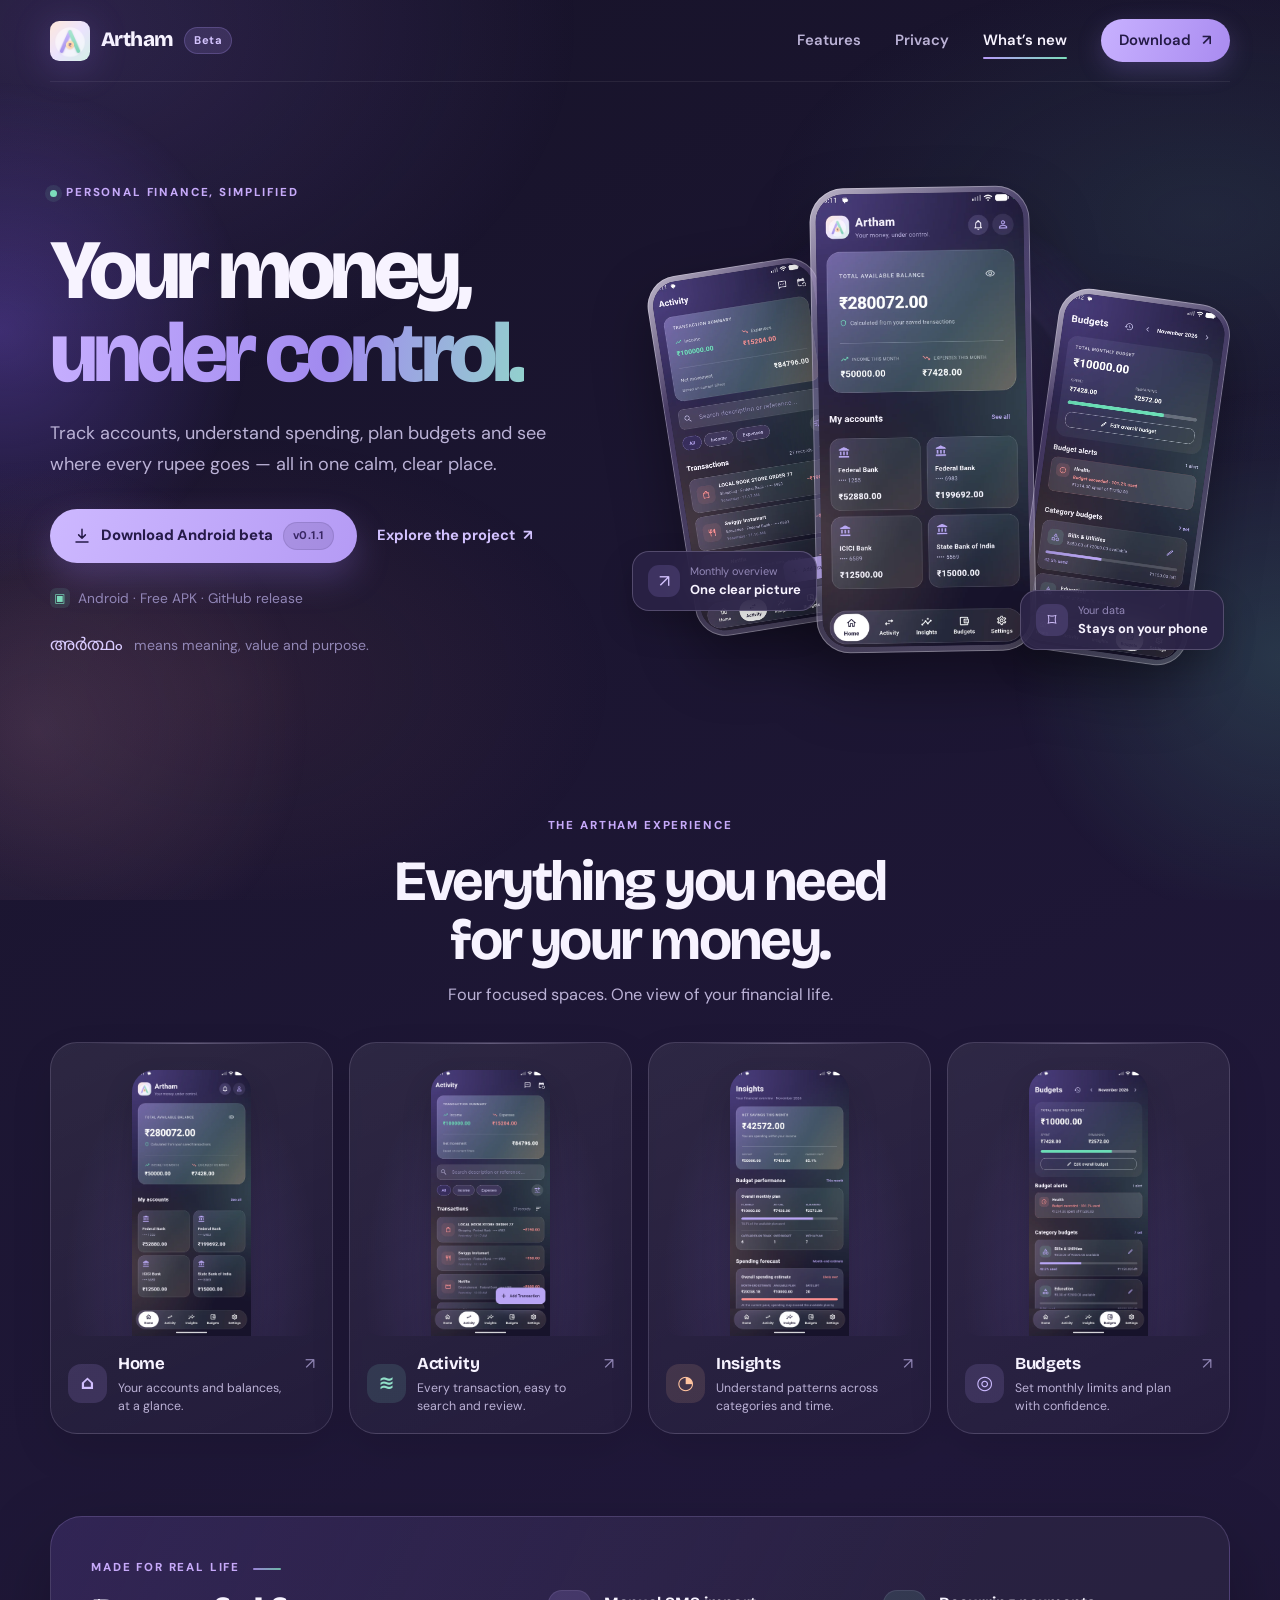
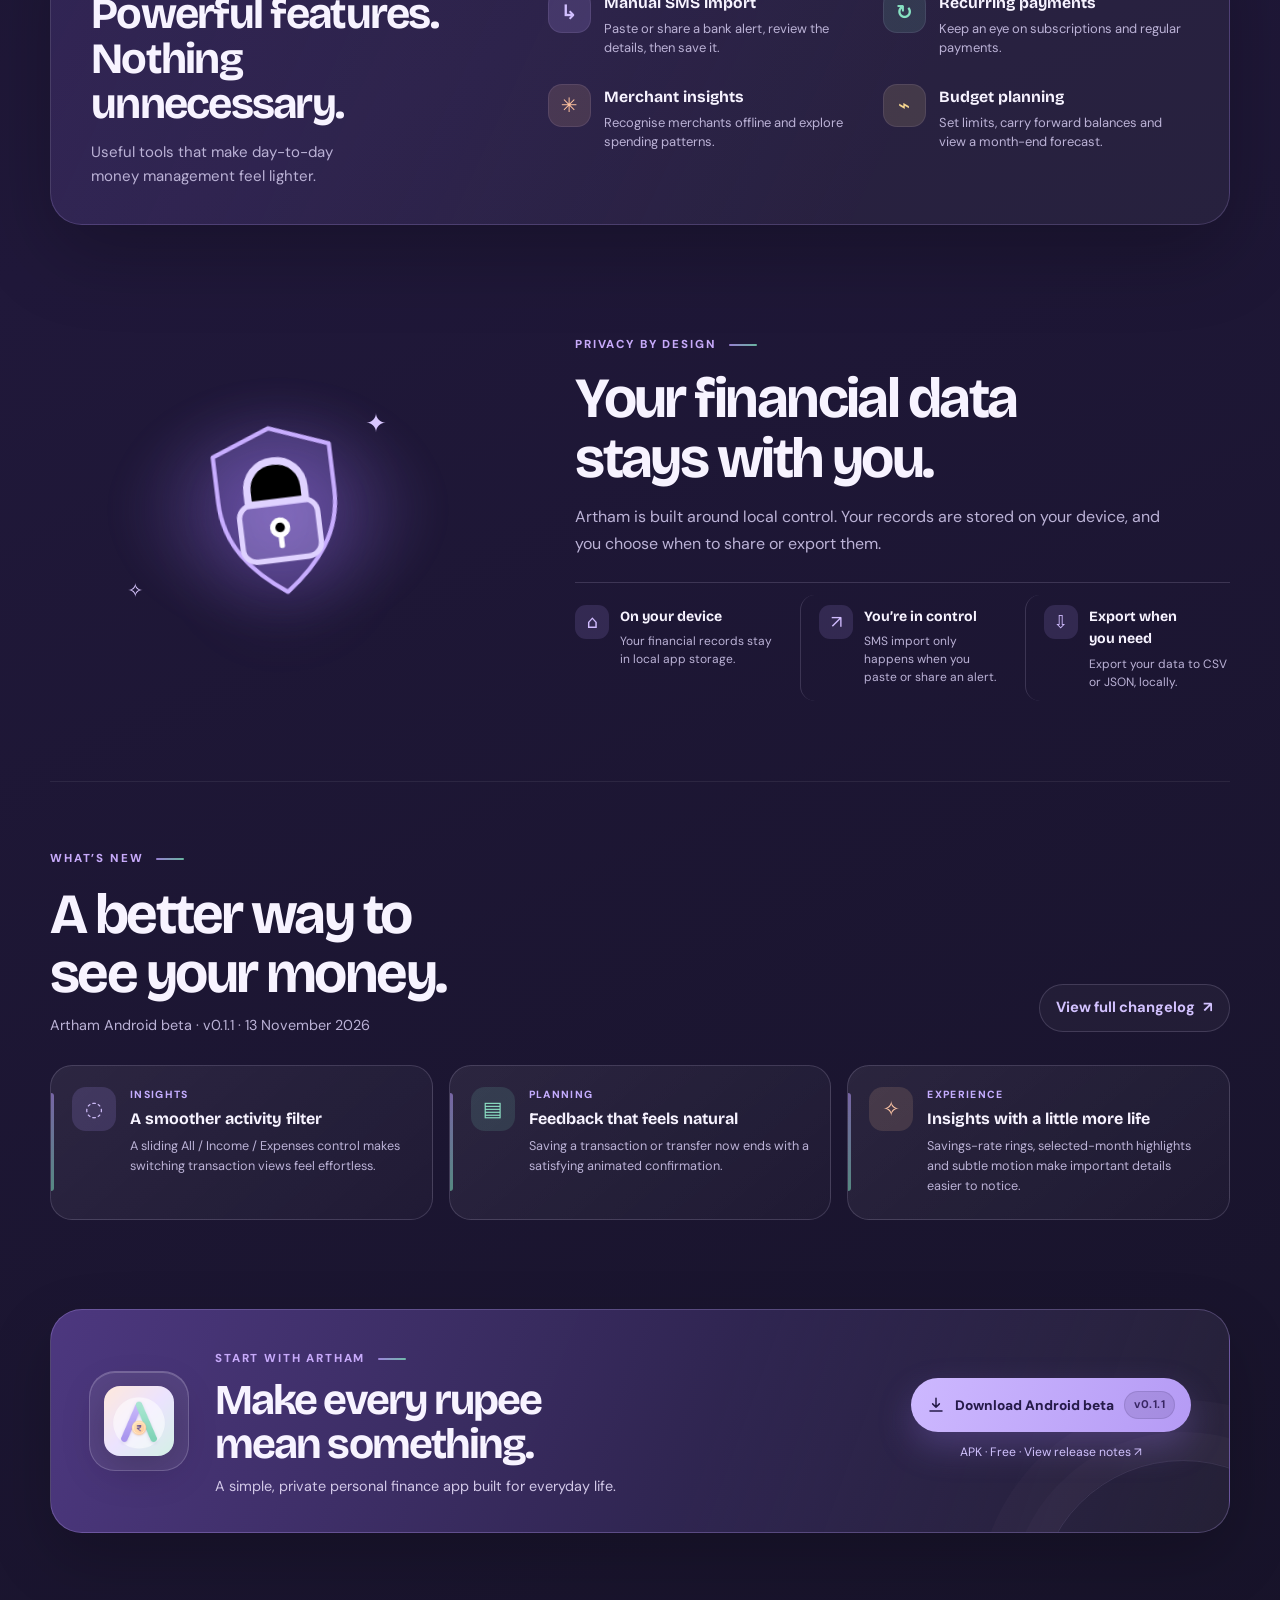
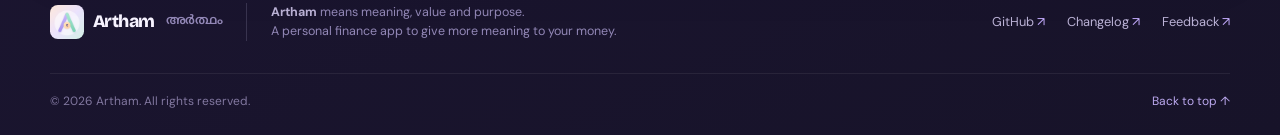
==== index.html @ 448c6e18 "fix: remove mobile horizontal overflow; add micro-animations and polish Glow blobs were positioned o" ====
<!doctype html>
<html lang="en">
<head>
  <meta charset="utf-8">
  <meta name="viewport" content="width=device-width, initial-scale=1, viewport-fit=cover">
  <meta name="theme-color" content="#171329">
  <meta name="description" content="Artham is a local-first personal finance app for Android. Track accounts and transactions, understand spending, plan budgets and keep control of your data.">
  <meta property="og:type" content="website">
  <meta property="og:title" content="Artham — Your money, under control">
  <meta property="og:description" content="A clear, private way to track accounts, understand spending and plan your money.">
  <link rel="canonical" href="https://artham-app.netlify.app/">
  <meta property="og:image" content="https://artham-app.netlify.app/img/home.webp">
  <meta name="twitter:card" content="summary_large_image">
  <title>Artham — Your money, under control</title>
  <link rel="icon" href="img/favicon.svg" type="image/svg+xml" sizes="any">
  <link rel="icon" href="img/icon-64.png" type="image/png" sizes="64x64">
  <link rel="preconnect" href="https://fonts.googleapis.com">
  <link rel="preconnect" href="https://fonts.gstatic.com" crossorigin>
  <link href="https://fonts.googleapis.com/css2?family=Bricolage+Grotesque:opsz,wght@12..96,500;12..96,600;12..96,700;12..96,800&family=DM+Sans:wght@400;500;600;700&family=Noto+Sans+Malayalam:wght@500;700&display=swap" rel="stylesheet">
  <link rel="stylesheet" href="assets/css/styles.css?v=20261113-mobile-fix">
</head>
<body>
  <a class="skip-link" href="#main">Skip to content</a>
  <div class="ambient-layer" aria-hidden="true">
    <div class="ambient ambient-one"></div>
    <div class="ambient ambient-two"></div>
    <div class="ambient ambient-three"></div>
  </div>
  <div class="page-shell">
    <header class="site-header" id="top">
      <a class="brand" href="#top" aria-label="Artham home">
        <img src="img/icon-180.png" alt="" width="42" height="42">
        <span>Artham</span>
        <span class="beta-tag">Beta</span>
      </a>
      <button class="menu-toggle" type="button" aria-expanded="false" aria-controls="primary-nav" aria-label="Open navigation">
        <span></span><span></span>
      </button>
      <nav class="primary-nav" id="primary-nav" aria-label="Primary navigation">
        <a href="#features">Features</a>
        <a href="#privacy">Privacy</a>
        <a href="#updates">What’s new</a>
        <a class="nav-download" href="#download">Download <span aria-hidden="true">↗</span></a>
      </nav>
    </header>

    <main id="main">
      <section class="hero section-wrap" aria-labelledby="hero-title">
        <div class="hero-copy reveal">
          <div class="hero-kicker"><span class="live-dot"></span> PERSONAL FINANCE, SIMPLIFIED</div>
          <h1 id="hero-title">Your money,<br><span>under control.</span></h1>
          <p class="hero-lede">Track accounts, understand spending, plan budgets and see where every rupee goes — all in one calm, clear place.</p>
          <div class="hero-actions">
            <a class="button button-primary" href="https://github.com/vishnuwiz/artham/releases/download/v0.1.1/app-release.apk" target="_blank" rel="noopener noreferrer">
              <svg viewBox="0 0 24 24" aria-hidden="true"><path d="M12 3v12m0 0 4.5-4.5M12 15l-4.5-4.5M4 20h16"/></svg>
              Download Android beta <span class="version-chip">v0.1.1</span>
            </a>
            <a class="text-link" href="https://github.com/vishnuwiz/artham" target="_blank" rel="noopener noreferrer">Explore the project <span aria-hidden="true">↗</span></a>
          </div>
          <div class="hero-footnote"><span class="android-mark">▣</span> Android · Free APK · GitHub release</div>
          <div class="hero-language"><span lang="ml">അർത്ഥം</span> means meaning, value and purpose.</div>
        </div>

        <div class="hero-art reveal" aria-label="Preview of the Artham app">
          <div class="hero-orbit orbit-a"></div><div class="hero-orbit orbit-b"></div>
          <div class="hero-phone phone-left"><img src="img/activity.webp" alt="Artham Activity screen showing transaction history" loading="eager"></div>
          <div class="hero-phone phone-right"><img src="img/budgets.webp" alt="Artham Budgets screen preview" loading="eager"></div>
          <div class="hero-phone phone-main"><img src="img/home.webp" alt="Artham Home screen showing balances and recent transactions" loading="eager"></div>
          <div class="floating-note note-balance"><span class="note-icon">↗</span><span><small>Monthly overview</small><strong>One clear picture</strong></span></div>
          <div class="floating-note note-privacy"><span class="note-icon">⌑</span><span><small>Your data</small><strong>Stays on your phone</strong></span></div>
        </div>
      </section>

      <section class="product-section section-wrap" id="features" aria-labelledby="features-title">
        <div class="section-heading reveal">
          <span class="eyebrow">THE ARTHAM EXPERIENCE</span>
          <h2 id="features-title">Everything you need<br class="desktop-only"> for your money.</h2>
          <p>Four focused spaces. One view of your financial life.</p>
        </div>
        <div class="product-grid">
          <article class="product-card reveal">
            <div class="product-visual"><img src="img/home.webp" alt="Artham Home screen preview" loading="lazy"></div>
            <div class="product-caption"><span class="product-icon icon-home">⌂</span><div><h3>Home</h3><p>Your accounts and balances, at a glance.</p></div><span class="card-arrow" aria-hidden="true">↗</span></div>
          </article>
          <article class="product-card reveal">
            <div class="product-visual"><img src="img/activity.webp" alt="Artham Activity screen preview" loading="lazy"></div>
            <div class="product-caption"><span class="product-icon icon-activity">≋</span><div><h3>Activity</h3><p>Every transaction, easy to search and review.</p></div><span class="card-arrow" aria-hidden="true">↗</span></div>
          </article>
          <article class="product-card reveal">
            <div class="product-visual"><img src="img/insights.webp" alt="Artham Insights screen preview" loading="lazy"></div>
            <div class="product-caption"><span class="product-icon icon-insights">◔</span><div><h3>Insights</h3><p>Understand patterns across categories and time.</p></div><span class="card-arrow" aria-hidden="true">↗</span></div>
          </article>
          <article class="product-card reveal">
            <div class="product-visual"><img src="img/budgets.webp" alt="Artham Budgets screen preview" loading="lazy"></div>
            <div class="product-caption"><span class="product-icon icon-budgets">◎</span><div><h3>Budgets</h3><p>Set monthly limits and plan with confidence.</p></div><span class="card-arrow" aria-hidden="true">↗</span></div>
          </article>
        </div>
      </section>

      <section class="feature-band section-wrap reveal" aria-labelledby="power-title">
        <div class="feature-band-intro">
          <span class="eyebrow">MADE FOR REAL LIFE</span>
          <h2 id="power-title">Powerful features.<br>Nothing unnecessary.</h2>
          <p>Useful tools that make day-to-day money management feel lighter.</p>
        </div>
        <div class="feature-items">
          <article class="feature-item"><span class="feature-glyph glyph-import">↳</span><div><h3>Manual SMS import</h3><p>Paste or share a bank alert, review the details, then save it.</p></div></article>
          <article class="feature-item"><span class="feature-glyph glyph-repeat">↻</span><div><h3>Recurring payments</h3><p>Keep an eye on subscriptions and regular payments.</p></div></article>
          <article class="feature-item"><span class="feature-glyph glyph-merchant">✳</span><div><h3>Merchant insights</h3><p>Recognise merchants offline and explore spending patterns.</p></div></article>
          <article class="feature-item"><span class="feature-glyph glyph-plan">⌁</span><div><h3>Budget planning</h3><p>Set limits, carry forward balances and view a month-end forecast.</p></div></article>
        </div>
      </section>

      <section class="privacy-section section-wrap" id="privacy" aria-labelledby="privacy-title">
        <div class="privacy-art reveal" aria-hidden="true">
          <div class="privacy-halo"></div>
          <div class="shield-card"><svg viewBox="0 0 160 180"><path d="M80 12 135 33v43c0 41-24 69-55 91C49 145 25 117 25 76V33L80 12Z"/><path d="M80 43c-16 0-27 12-27 27v12h54V70c0-15-11-27-27-27Z"/><rect x="43" y="82" width="74" height="54" rx="13"/><circle cx="80" cy="106" r="7"/><path d="M80 113v10"/></svg></div>
          <span class="privacy-spark spark-one">✦</span><span class="privacy-spark spark-two">✧</span>
        </div>
        <div class="privacy-copy reveal">
          <span class="eyebrow">PRIVACY BY DESIGN</span>
          <h2 id="privacy-title">Your financial data<br>stays with you.</h2>
          <p class="privacy-lede">Artham is built around local control. Your records are stored on your device, and you choose when to share or export them.</p>
          <div class="privacy-points">
            <article><span class="privacy-point-icon">⌂</span><div><h3>On your device</h3><p>Your financial records stay in local app storage.</p></div></article>
            <article><span class="privacy-point-icon">↗</span><div><h3>You’re in control</h3><p>SMS import only happens when you paste or share an alert.</p></div></article>
            <article><span class="privacy-point-icon">⇩</span><div><h3>Export when you need</h3><p>Export your data to CSV or JSON, locally.</p></div></article>
          </div>
        </div>
      </section>

      <section class="updates-section section-wrap" id="updates" aria-labelledby="updates-title">
        <div class="updates-heading reveal">
          <div><span class="eyebrow">WHAT’S NEW</span><h2 id="updates-title">A better way to<br>see your money.</h2><p>Artham Android beta · v0.1.1 · 13 November 2026</p></div>
          <a class="text-link changelog-link" href="https://github.com/vishnuwiz/artham/blob/master/CHANGELOG.md" target="_blank" rel="noopener noreferrer">View full changelog <span aria-hidden="true">↗</span></a>
        </div>
        <div class="update-grid">
          <article class="update-card reveal"><span class="update-icon update-chart">◌</span><div><span class="update-label">INSIGHTS</span><h3>A smoother activity filter</h3><p>A sliding All / Income / Expenses control makes switching transaction views feel effortless.</p></div></article>
          <article class="update-card reveal"><span class="update-icon update-budget">▤</span><div><span class="update-label">PLANNING</span><h3>Feedback that feels natural</h3><p>Saving a transaction or transfer now ends with a satisfying animated confirmation.</p></div></article>
          <article class="update-card reveal"><span class="update-icon update-polish">✧</span><div><span class="update-label">EXPERIENCE</span><h3>Insights with a little more life</h3><p>Savings-rate rings, selected-month highlights and subtle motion make important details easier to notice.</p></div></article>
        </div>
      </section>

      <section class="download-panel section-wrap reveal" id="download" aria-labelledby="download-title">
        <div class="download-brand"><img src="img/icon-180.png" alt="Artham app icon" width="86" height="86"><span class="download-orb"></span></div>
        <div class="download-copy"><span class="eyebrow">START WITH ARTHAM</span><h2 id="download-title">Make every rupee<br>mean something.</h2><p>A simple, private personal finance app built for everyday life.</p></div>
        <div class="download-actions">
          <a class="button button-download" href="https://github.com/vishnuwiz/artham/releases/download/v0.1.1/app-release.apk" target="_blank" rel="noopener noreferrer"><svg viewBox="0 0 24 24" aria-hidden="true"><path d="M12 3v12m0 0 4.5-4.5M12 15l-4.5-4.5M4 20h16"/></svg>Download Android beta <span class="version-chip">v0.1.1</span></a>
          <a class="release-link" href="https://github.com/vishnuwiz/artham/releases/tag/v0.1.1" target="_blank" rel="noopener noreferrer">APK · Free · View release notes ↗</a>
        </div>
      </section>
    </main>

    <footer class="site-footer section-wrap">
      <a class="footer-brand" href="#top"><img src="img/icon-180.png" alt="" width="34" height="34"><span>Artham</span><small lang="ml">അർത്ഥം</small></a>
      <p class="footer-meaning"><strong>Artham</strong> means meaning, value and purpose.<br>A personal finance app to give more meaning to your money.</p>
      <nav class="footer-links" aria-label="Footer links">
        <a href="https://github.com/vishnuwiz/artham" target="_blank" rel="noopener noreferrer">GitHub <span>↗</span></a>
        <a href="https://github.com/vishnuwiz/artham/blob/master/CHANGELOG.md" target="_blank" rel="noopener noreferrer">Changelog <span>↗</span></a>
        <a href="https://github.com/vishnuwiz/artham/issues" target="_blank" rel="noopener noreferrer">Feedback <span>↗</span></a>
      </nav>
      <div class="footer-bottom"><span>© <span id="year">2026</span> Artham. All rights reserved.</span><a href="#top" class="back-to-top">Back to top ↑</a></div>
    </footer>
  </div>

  <div class="lightbox" id="lightbox" role="dialog" aria-modal="true" aria-label="Expanded app screenshot" hidden>
    <button class="lightbox-close" type="button" aria-label="Close image">×</button>
    <img src="" alt="">
    <p class="lightbox-caption"></p>
  </div>
  <script src="assets/js/main.js" defer></script>
</body>
</html>
---- assets/css/styles.css ----
:root{color-scheme:dark;--bg:#171329;--bg-2:#211a3b;--surface:rgba(255,255,255,.065);--surface-strong:rgba(255,255,255,.095);--line:rgba(226,215,255,.16);--line-strong:rgba(226,215,255,.28);--text:#f7f3ff;--muted:#bbb2d6;--soft:#9287b6;--purple:#b69af8;--purple-2:#8c6de0;--mint:#7cddbb;--coral:#ffad9e;--gold:#f2ce88;--shadow:0 28px 80px rgba(0,0,0,.24);--display:'Bricolage Grotesque','Segoe UI',system-ui,sans-serif;--body:'DM Sans','Segoe UI',system-ui,sans-serif;--malayalam:'Noto Sans Malayalam','Nirmala UI',sans-serif;--max:1180px}*{box-sizing:border-box}html{scroll-behavior:smooth;scroll-padding-top:100px}body{margin:0;min-width:320px;background:linear-gradient(155deg,var(--bg),#20183a 48%,#171329 100%);color:var(--text);font-family:var(--body);font-size:16px;line-height:1.6;overflow-x:hidden}body::before{content:"";position:fixed;inset:0;pointer-events:none;z-index:-1;background:radial-gradient(ellipse at 5% 3%,rgba(145,111,224,.18),transparent 30%),radial-gradient(ellipse at 94% 24%,rgba(89,190,166,.11),transparent 26%),radial-gradient(ellipse at 18% 76%,rgba(235,143,135,.08),transparent 26%)}a{color:inherit}img{max-width:100%;display:block}button{font:inherit}button,a{-webkit-tap-highlight-color:transparent}:focus-visible{outline:2px solid var(--purple);outline-offset:4px}.skip-link{position:fixed;top:10px;left:10px;z-index:100;background:var(--text);color:var(--bg);padding:10px 14px;border-radius:12px;transform:translateY(-150%)}.skip-link:focus{transform:translateY(0)}.ambient{position:absolute;z-index:-1;pointer-events:none;border-radius:50%;filter:blur(80px);opacity:.32}.ambient-one{width:420px;height:420px;top:260px;left:-220px;background:#7655db}.ambient-two{width:480px;height:480px;top:1120px;right:-240px;background:#4d9d8e;opacity:.16}.ambient-three{width:500px;height:500px;top:2500px;left:-260px;background:#b57c9a;opacity:.12}.page-shell{width:min(var(--max),calc(100% - 48px));margin:0 auto}.section-wrap{scroll-margin-top:105px}.site-header{height:82px;display:flex;align-items:center;justify-content:space-between;border-bottom:1px solid rgba(255,255,255,.07);position:relative;z-index:20}.brand,.footer-brand{display:inline-flex;align-items:center;gap:11px;text-decoration:none;font-family:var(--display);font-size:1.28rem;font-weight:800;letter-spacing:-.03em}.brand img{width:40px;height:40px;filter:drop-shadow(0 6px 18px rgba(155,126,241,.24))}.beta-tag,.version-chip{font-family:var(--body);font-size:.7rem;font-weight:700;letter-spacing:.04em;padding:4px 9px;border-radius:999px;background:rgba(183,157,255,.15);border:1px solid rgba(183,157,255,.23);color:#d5c5ff}.primary-nav{display:flex;align-items:center;gap:34px;color:var(--muted);font-size:.93rem;font-weight:600}.primary-nav a{text-decoration:none;transition:color .2s ease}.primary-nav a:hover,.primary-nav a[aria-current="location"]{color:var(--text)}.primary-nav .nav-download{color:#241a46;background:linear-gradient(110deg,#c8b1ff,#a98bf0);border-radius:999px;padding:10px 18px;box-shadow:0 8px 25px rgba(153,122,229,.25)}.nav-download span{margin-left:7px}.menu-toggle{display:none;width:44px;height:44px;border-radius:14px;border:1px solid var(--line);background:var(--surface);color:var(--text);align-items:center;justify-content:center;flex-direction:column;gap:6px;cursor:pointer}.menu-toggle span{width:17px;height:2px;border-radius:2px;background:currentColor;transition:transform .2s}.hero{min-height:680px;padding:70px 0 78px;display:grid;grid-template-columns:minmax(0,.95fr) minmax(0,1.05fr);align-items:center;gap:30px}.hero-copy{position:relative;z-index:2;max-width:565px}.hero-kicker,.eyebrow{display:inline-flex;align-items:center;gap:9px;color:#c7aafa;font-size:.72rem;font-weight:800;letter-spacing:.16em;text-transform:uppercase}.live-dot{width:7px;height:7px;border-radius:50%;background:var(--mint);box-shadow:0 0 0 5px rgba(124,221,187,.1)}h1,h2,h3,p{margin-top:0}h1,h2,h3{font-family:var(--display);text-wrap:balance}h1{font-size:clamp(3.45rem,6.6vw,5.55rem);line-height:.99;letter-spacing:-.055em;font-weight:800;margin:24px 0 22px}h1 span{background:linear-gradient(100deg,#c7afff 4%,#a18aef 56%,#8fe0c6 100%);-webkit-background-clip:text;background-clip:text;color:transparent}.hero-lede{max-width:500px;color:var(--muted);font-size:1.13rem;line-height:1.75;margin-bottom:28px}.hero-actions{display:flex;align-items:center;flex-wrap:wrap;gap:20px}.button{display:inline-flex;align-items:center;justify-content:center;gap:10px;min-height:54px;padding:0 23px;border-radius:999px;text-decoration:none;font-weight:800;font-size:.93rem;transition:transform .22s ease,box-shadow .22s ease,filter .22s ease}.button:hover{transform:translateY(-3px);filter:brightness(1.05)}.button-primary,.button-download{background:linear-gradient(110deg,#cdb8ff,#a78aef);color:#261b49;box-shadow:0 15px 34px rgba(151,120,230,.28)}.button svg{width:18px;height:18px;fill:none;stroke:currentColor;stroke-width:2;stroke-linecap:round;stroke-linejoin:round;flex:none}.version-chip{background:rgba(40,26,79,.12);border-color:rgba(40,26,79,.13);color:#382663}.text-link{display:inline-flex;align-items:center;gap:8px;text-decoration:none;color:#d3c2ff;font-weight:700;font-size:.92rem;transition:gap .2s ease,color .2s}.text-link:hover{gap:13px;color:#fff}.hero-footnote{margin-top:24px;color:var(--soft);font-size:.86rem;display:flex;align-items:center;gap:8px}.android-mark{display:grid;place-items:center;width:20px;height:20px;border-radius:6px;background:rgba(124,221,187,.12);color:var(--mint);font-size:.75rem}.hero-language{margin-top:24px;color:var(--soft);font-size:.88rem}.hero-language span{font-family:var(--malayalam);font-size:1.05rem;color:#d9cbff;margin-right:7px}.hero-art{min-height:535px;position:relative;display:flex;align-items:center;justify-content:center;isolation:isolate}.hero-orbit{position:absolute;border-radius:50%;filter:blur(2px);z-index:-1}.orbit-a{width:440px;height:440px;background:radial-gradient(circle,rgba(136,101,224,.28),rgba(136,101,224,.03) 67%,transparent 70%)}.orbit-b{width:300px;height:300px;border:1px solid rgba(197,171,255,.18);box-shadow:0 0 90px rgba(142,110,222,.16)}.hero-phone{position:absolute;width:34%;max-width:190px;padding:6px;border-radius:34px;background:linear-gradient(145deg,rgba(245,237,255,.75),rgba(112,93,151,.5) 28%,rgba(255,255,255,.2));box-shadow:0 30px 65px rgba(0,0,0,.38),inset 0 0 0 1px rgba(255,255,255,.3);overflow:hidden}.hero-phone img{width:100%;aspect-ratio:9/19.6;object-fit:cover;object-position:top;border-radius:28px;background:#201a39}.phone-main{width:39%;max-width:220px;left:31%;top:35px;z-index:4;transform:rotate(-1deg)}.phone-left{left:6%;top:95px;z-index:2;transform:rotate(-9deg) scale(.91)}.phone-right{right:2%;top:125px;z-index:1;transform:rotate(8deg) scale(.91)}.floating-note{position:absolute;z-index:6;display:flex;align-items:center;gap:10px;padding:12px 15px;border:1px solid rgba(236,224,255,.22);border-radius:17px;background:rgba(44,35,72,.84);backdrop-filter:blur(18px);box-shadow:0 15px 34px rgba(0,0,0,.2)}.floating-note small,.floating-note strong{display:block;line-height:1.35}.floating-note small{color:var(--soft);font-size:.68rem}.floating-note strong{font-size:.81rem;margin-top:2px}.note-icon{display:grid;place-items:center;width:32px;height:32px;border-radius:11px;background:rgba(183,157,255,.16);color:#d5c3ff;font-size:1.1rem}.note-balance{left:1%;bottom:76px}.note-privacy{right:1%;bottom:37px}.product-section{padding:46px 0 82px}.section-heading{text-align:center;max-width:640px;margin:0 auto 34px}.section-heading h2,.updates-heading h2,.privacy-copy h2,.download-copy h2{font-size:clamp(2.4rem,4.8vw,3.55rem);line-height:1.04;letter-spacing:-.045em;margin:15px 0 12px}.section-heading p,.updates-heading p{color:var(--muted);font-size:1.02rem;margin:0}.product-grid{display:grid;grid-template-columns:repeat(4,minmax(0,1fr));gap:16px}.product-card{padding:13px;border:1px solid var(--line);border-radius:27px;background:linear-gradient(155deg,rgba(255,255,255,.075),rgba(255,255,255,.025));box-shadow:0 18px 42px rgba(0,0,0,.1);overflow:hidden;transition:transform .3s ease,border-color .3s ease,background .3s ease}.product-card:hover{transform:translateY(-7px);border-color:var(--line-strong);background:linear-gradient(155deg,rgba(255,255,255,.11),rgba(255,255,255,.035))}.product-visual{height:280px;display:flex;justify-content:center;align-items:flex-end;overflow:hidden;border-radius:19px;background:radial-gradient(ellipse at 50% 80%,rgba(150,118,231,.2),transparent 70%)}.product-visual img{width:auto;height:95%;max-width:88%;object-fit:contain;object-position:top;border-radius:22px 22px 0 0;box-shadow:0 15px 28px rgba(0,0,0,.22)}.product-caption{display:flex;align-items:center;gap:11px;padding:15px 4px 5px;min-height:84px}.product-icon{width:39px;height:39px;flex:none;display:grid;place-items:center;border-radius:13px;font-size:1.2rem;font-weight:700;background:rgba(179,153,248,.16);color:#d2bfff}.icon-activity{background:rgba(123,211,189,.14);color:#91e0c9}.icon-insights{background:rgba(245,183,145,.13);color:#ffc39f}.icon-budgets{background:rgba(180,162,255,.14);color:#ccbaff}.product-caption h3{font-size:1.05rem;letter-spacing:-.02em;margin:0 0 2px}.product-caption p{font-size:.77rem;line-height:1.45;color:var(--muted);margin:0}.card-arrow{margin-left:auto;align-self:flex-start;color:var(--soft);font-size:1rem}.feature-band{display:grid;grid-template-columns:.78fr 1.22fr;gap:45px;align-items:center;padding:36px 40px;border:1px solid rgba(197,174,255,.2);border-radius:32px;background:linear-gradient(115deg,rgba(110,82,178,.24),rgba(255,255,255,.045) 72%);box-shadow:var(--shadow)}.feature-band-intro h2{font-size:clamp(2rem,3.5vw,2.7rem);line-height:1.04;letter-spacing:-.04em;margin:13px 0}.feature-band-intro p{color:var(--muted);font-size:.94rem;max-width:280px;margin:0}.feature-items{display:grid;grid-template-columns:repeat(2,minmax(0,1fr));gap:24px 28px}.feature-item{display:flex;align-items:flex-start;gap:13px;min-width:0}.feature-glyph{display:grid;place-items:center;flex:none;width:43px;height:43px;border-radius:14px;font-size:1.25rem;font-weight:700;background:rgba(177,149,248,.18);color:#d2c0ff;box-shadow:inset 0 0 0 1px rgba(222,207,255,.1)}.glyph-repeat{background:rgba(117,207,179,.14);color:#87e1c2}.glyph-merchant{background:rgba(247,183,144,.14);color:#ffc29f}.glyph-plan{background:rgba(235,203,125,.14);color:#f5d58f}.feature-item h3{font-size:.98rem;margin:0 0 4px}.feature-item p{color:var(--muted);font-size:.81rem;line-height:1.48;margin:0}.privacy-section{padding:105px 0 90px;display:grid;grid-template-columns:.82fr 1.18fr;align-items:center;gap:70px}.privacy-art{height:360px;position:relative;display:grid;place-items:center}.privacy-halo{position:absolute;width:330px;height:250px;border-radius:50%;background:radial-gradient(ellipse,rgba(143,108,226,.37),rgba(143,108,226,.06) 55%,transparent 70%);filter:blur(10px)}.shield-card{width:170px;height:190px;display:grid;place-items:center;position:relative;filter:drop-shadow(0 18px 35px rgba(137,101,221,.32));transform:rotate(-7deg)}.shield-card svg{width:100%;height:100%;overflow:visible}.shield-card svg path:first-child{fill:url(#none);fill:rgba(148,119,224,.28);stroke:#c8adff;stroke-width:4;stroke-linejoin:round}.shield-card svg path:nth-child(2){stroke:#dfd2ff;stroke-width:7;stroke-linejoin:round}.shield-card svg rect{fill:rgba(199,175,255,.28);stroke:#dfd2ff;stroke-width:5}.shield-card svg circle,.shield-card svg path:last-child{stroke:#fff;stroke-width:5;stroke-linecap:round}.privacy-spark{position:absolute;color:#d9c7ff;font-size:1.6rem}.spark-one{top:74px;right:26%}.spark-two{bottom:84px;left:17%;font-size:1.2rem}.privacy-copy h2{margin:14px 0 15px}.privacy-lede{max-width:590px;color:var(--muted);font-size:1rem;line-height:1.7;margin-bottom:25px}.privacy-points{display:grid;grid-template-columns:repeat(3,minmax(0,1fr));border-top:1px solid var(--line);padding-top:22px;gap:20px}.privacy-points article{display:flex;gap:11px;align-items:flex-start;padding-right:16px}.privacy-points article+article{border-left:1px solid var(--line);padding-left:18px}.privacy-point-icon{display:grid;place-items:center;flex:none;width:34px;height:34px;border-radius:11px;background:rgba(181,154,247,.15);color:#d1bcff;font-size:1.12rem}.privacy-points h3{font-size:.88rem;margin:1px 0 4px}.privacy-points p{font-size:.75rem;color:var(--muted);line-height:1.5;margin:0}.updates-section{padding:62px 0 74px;border-top:1px solid rgba(255,255,255,.07)}.updates-heading{display:flex;align-items:flex-end;justify-content:space-between;gap:30px;margin-bottom:28px}.updates-heading h2{margin-bottom:11px}.updates-heading p{font-size:.9rem}.changelog-link{margin-bottom:5px;flex:none;padding:11px 16px;border:1px solid var(--line);border-radius:999px;background:rgba(255,255,255,.035)}.update-grid{display:grid;grid-template-columns:repeat(3,minmax(0,1fr));gap:16px}.update-card{display:flex;gap:14px;padding:21px;border-radius:22px;border:1px solid var(--line);background:linear-gradient(140deg,rgba(255,255,255,.07),rgba(255,255,255,.025));min-height:155px;transition:transform .25s ease,border-color .25s ease}.update-card:hover{transform:translateY(-5px);border-color:var(--line-strong)}.update-icon{display:grid;place-items:center;flex:none;width:44px;height:44px;border-radius:14px;background:rgba(177,149,248,.17);color:#d4c2ff;font-size:1.3rem}.update-budget{background:rgba(119,211,182,.14);color:#8ce0c4}.update-polish{background:rgba(245,187,146,.14);color:#ffc6a6}.update-label{display:block;color:#c5adff;font-weight:800;font-size:.65rem;letter-spacing:.13em;margin:0 0 6px}.update-card h3{font-size:1rem;line-height:1.25;margin:0 0 7px}.update-card p{color:var(--muted);font-size:.79rem;line-height:1.55;margin:0}.download-panel{margin:15px 0 70px;padding:34px 38px;display:grid;grid-template-columns:auto 1fr auto;align-items:center;gap:26px;border-radius:32px;position:relative;overflow:hidden;border:1px solid rgba(199,175,255,.27);background:linear-gradient(110deg,rgba(123,87,199,.52),rgba(67,53,112,.53) 56%,rgba(255,255,255,.055));box-shadow:0 25px 65px rgba(0,0,0,.2)}.download-panel::after{content:"";position:absolute;width:290px;height:290px;border:1px solid rgba(221,206,255,.11);border-radius:50%;right:-100px;bottom:-220px;box-shadow:0 0 0 28px rgba(221,206,255,.025),0 0 0 60px rgba(221,206,255,.02)}.download-brand{position:relative;display:grid;place-items:center;width:100px;height:100px;border:1px solid rgba(233,221,255,.22);border-radius:26px;background:rgba(255,255,255,.08);box-shadow:inset 0 1px 0 rgba(255,255,255,.2)}.download-brand img{width:70px;height:70px;z-index:1;filter:drop-shadow(0 10px 20px rgba(0,0,0,.2))}.download-orb{position:absolute;inset:12px;border-radius:20px;background:radial-gradient(circle,rgba(189,157,255,.25),transparent 70%)}.download-copy,.download-actions{position:relative;z-index:1}.download-copy h2{font-size:clamp(2rem,3.5vw,2.65rem);margin:9px 0 8px}.download-copy p{color:#d2c8e8;font-size:.9rem;margin:0}.download-actions{display:flex;flex-direction:column;align-items:center;gap:11px;min-width:265px}.button-download{min-height:54px;width:100%;padding-inline:16px;font-size:.86rem}.release-link{color:#d7caff;font-size:.76rem;text-decoration:none}.release-link:hover{text-decoration:underline}.site-footer{padding:0 0 24px;display:grid;grid-template-columns:auto 1fr auto;gap:24px;align-items:center}.footer-brand{gap:9px;font-size:1.1rem}.footer-brand img{width:34px;height:34px}.footer-brand small{font-family:var(--malayalam);font-size:.78rem;font-weight:600;color:var(--soft);margin-left:2px}.footer-meaning{font-size:.78rem;color:var(--soft);line-height:1.55;margin:0;padding-left:24px;border-left:1px solid var(--line)}.footer-meaning strong{color:var(--muted)}.footer-links{display:flex;gap:22px;font-size:.8rem;color:var(--muted)}.footer-links a{text-decoration:none}.footer-links a:hover{color:var(--text)}.footer-links span{color:#c5adff}.footer-bottom{grid-column:1/-1;display:flex;justify-content:space-between;gap:16px;padding-top:18px;margin-top:8px;border-top:1px solid rgba(255,255,255,.07);color:#81779f;font-size:.75rem}.back-to-top{text-decoration:none;color:#bba8ee}.back-to-top:hover{color:#fff}.lightbox{position:fixed;inset:0;z-index:100;background:rgba(11,8,22,.88);backdrop-filter:blur(18px);display:grid;place-items:center;padding:30px}.lightbox[hidden]{display:none}.lightbox img{max-height:min(84vh,1100px);width:auto;max-width:min(90vw,540px);object-fit:contain;border-radius:24px;box-shadow:0 25px 90px rgba(0,0,0,.5)}.lightbox-close{position:absolute;top:24px;right:28px;width:46px;height:46px;border:1px solid rgba(255,255,255,.22);border-radius:50%;background:rgba(255,255,255,.1);color:#fff;font-size:1.9rem;line-height:1;cursor:pointer}.lightbox-caption{position:absolute;bottom:18px;left:20px;right:20px;text-align:center;font-size:.82rem;color:#ddd4f5}.scroll-progress{position:fixed;z-index:60;top:0;left:0;width:100%;height:3px;background:linear-gradient(90deg,#bda3ff,#80dfc0);transform:scaleX(0);transform-origin:left;pointer-events:none}.back-top{position:fixed;right:24px;bottom:24px;z-index:50;width:46px;height:46px;border:1px solid var(--line-strong);border-radius:50%;background:rgba(42,33,70,.9);backdrop-filter:blur(12px);color:#e7dcff;font-size:1.3rem;cursor:pointer;opacity:0;pointer-events:none;transform:translateY(10px);transition:opacity .2s,transform .2s}.back-top.is-visible{opacity:1;pointer-events:auto;transform:translateY(0)}.reveal{opacity:1;transform:none}.js-ready .reveal{opacity:0;transform:translateY(18px);transition:opacity .65s ease,transform .65s cubic-bezier(.2,.75,.2,1)}.js-ready .reveal.is-visible{opacity:1;transform:translateY(0)}@media (max-width:1050px){.hero{grid-template-columns:1fr 1fr;gap:8px}.hero-art{min-height:475px}.hero-phone{width:36%}.phone-main{width:41%}.feature-band{gap:28px;padding:32px}.product-grid{gap:12px}.product-visual{height:245px}.privacy-section{gap:40px}.privacy-points{gap:12px}}@media (max-width:820px){.page-shell{width:min(100% - 36px,var(--max))}.site-header{height:72px}.menu-toggle{display:flex}.primary-nav{display:none;position:absolute;top:64px;right:0;left:0;padding:15px;border:1px solid var(--line);border-radius:22px;background:rgba(31,24,54,.97);backdrop-filter:blur(18px);box-shadow:var(--shadow);flex-direction:column;align-items:stretch;gap:4px}.primary-nav.is-open{display:flex}.primary-nav a{padding:12px 13px;border-radius:12px}.primary-nav .nav-download{text-align:center;margin-top:5px}.menu-toggle[aria-expanded="true"] span:first-child{transform:translateY(4px) rotate(45deg)}.menu-toggle[aria-expanded="true"] span:last-child{transform:translateY(-4px) rotate(-45deg)}.hero{grid-template-columns:1fr;gap:10px;padding:60px 0 45px}.hero-copy{max-width:690px}.hero-art{min-height:490px;width:min(100%,630px);margin:0 auto}.hero-phone{max-width:190px}.phone-main{width:35%;left:33%;top:18px}.phone-left{width:32%;left:10%;top:77px}.phone-right{width:32%;right:9%;top:100px}.note-balance{left:4%;bottom:30px}.note-privacy{right:4%;bottom:6px}.product-grid{grid-template-columns:repeat(2,minmax(0,1fr));gap:15px}.product-visual{height:290px}.feature-band{grid-template-columns:1fr;gap:26px}.feature-band-intro p{max-width:420px}.privacy-section{grid-template-columns:.7fr 1.3fr;gap:28px;padding:82px 0 70px}.privacy-art{height:290px}.privacy-points{grid-template-columns:1fr;gap:15px}.privacy-points article+article{border-left:0;padding-left:0}.privacy-points article{padding-right:0}.privacy-point-icon{width:32px;height:32px}.privacy-points p{font-size:.8rem}.update-grid{grid-template-columns:1fr}.update-card{min-height:unset}.download-panel{grid-template-columns:auto 1fr;gap:20px}.download-actions{grid-column:1/-1;align-items:flex-start;min-width:0}.button-download{max-width:360px}.release-link{text-align:left}.site-footer{grid-template-columns:1fr auto}.footer-meaning{grid-column:1/-1;grid-row:2;padding:0;border-left:0}.footer-links{grid-column:1/-1;grid-row:3;flex-wrap:wrap;padding-bottom:8px}.footer-bottom{grid-row:4}}@media (max-width:560px){body{font-size:15px}.page-shell{width:calc(100% - 30px)}.site-header{height:68px}.brand{font-size:1.15rem}.brand img{width:36px;height:36px}.hero{padding-top:50px;padding-bottom:30px}h1{font-size:clamp(3rem,13vw,4.2rem);margin:20px 0 16px}.hero-lede{font-size:1rem}.hero-actions{align-items:flex-start;flex-direction:column;gap:14px}.button{min-height:51px;padding:0 18px;font-size:.85rem}.hero-art{min-height:390px;margin-top:0}.hero-phone{padding:4px;border-radius:25px}.hero-phone img{border-radius:21px}.phone-main{width:38%;left:31%;top:10px}.phone-left{width:34%;left:5%;top:70px}.phone-right{width:34%;right:4%;top:87px}.floating-note{padding:9px 11px;gap:7px;border-radius:13px}.floating-note small{font-size:.6rem}.floating-note strong{font-size:.69rem}.note-icon{width:27px;height:27px;border-radius:9px}.note-balance{left:0;bottom:25px}.note-privacy{right:0;bottom:0}.orbit-a{width:330px;height:330px}.orbit-b{width:240px;height:240px}.product-section{padding:32px 0 58px}.section-heading{text-align:left;margin-bottom:24px}.section-heading h2,.updates-heading h2,.privacy-copy h2{font-size:2.45rem}.desktop-only{display:none}.product-grid{gap:10px}.product-card{padding:9px;border-radius:20px}.product-visual{height:215px;border-radius:14px}.product-visual img{max-width:94%;height:96%;border-radius:16px 16px 0 0}.product-caption{gap:8px;padding:12px 2px 4px;align-items:flex-start}.product-icon{width:32px;height:32px;border-radius:10px;font-size:1rem}.product-caption h3{font-size:.9rem}.product-caption p{font-size:.68rem}.card-arrow{display:none}.feature-band{padding:25px 19px;border-radius:24px}.feature-band-intro h2{font-size:2.15rem}.feature-items{grid-template-columns:1fr;gap:18px}.feature-glyph{width:39px;height:39px}.feature-item h3{font-size:.93rem}.feature-item p{font-size:.78rem}.privacy-section{grid-template-columns:1fr;gap:5px;padding:70px 0 58px}.privacy-art{height:210px;order:2}.privacy-copy{order:1}.shield-card{width:122px;height:140px}.privacy-halo{width:260px;height:190px}.spark-one{right:25%;top:37px}.spark-two{left:23%;bottom:27px}.privacy-points{padding-top:18px}.updates-section{padding:45px 0 52px}.updates-heading{align-items:flex-start;flex-direction:column;gap:16px}.updates-heading h2{font-size:2.35rem}.changelog-link{margin:0}.update-card{padding:17px;border-radius:18px}.download-panel{margin:10px 0 48px;padding:24px 19px;border-radius:24px;grid-template-columns:1fr;gap:16px}.download-brand{width:74px;height:74px;border-radius:20px}.download-brand img{width:52px;height:52px}.download-copy h2{font-size:2.2rem}.download-actions{grid-column:auto}.button-download{max-width:100%;width:100%;white-space:normal;text-align:center}.site-footer{grid-template-columns:1fr;gap:17px}.footer-meaning{grid-column:auto;grid-row:auto}.footer-links{grid-column:auto;grid-row:auto;gap:17px}.footer-bottom{grid-column:auto;grid-row:auto;margin-top:0;padding-top:15px;font-size:.7rem}.back-top{right:15px;bottom:15px;width:42px;height:42px}}@media (hover:hover) and (pointer:fine){.brand img{transition:transform .45s cubic-bezier(.2,.8,.2,1),filter .3s ease}.brand:hover img{transform:rotate(-8deg) scale(1.06);filter:drop-shadow(0 9px 22px rgba(182,154,248,.42))}.primary-nav a:not(.nav-download){position:relative}.primary-nav a:not(.nav-download)::after{content:"";position:absolute;left:0;right:0;bottom:-7px;height:2px;border-radius:2px;background:linear-gradient(90deg,var(--purple),var(--mint));transform:scaleX(0);transform-origin:left;transition:transform .28s cubic-bezier(.2,.8,.2,1)}.primary-nav a:not(.nav-download):hover::after,.primary-nav a:not(.nav-download)[aria-current="location"]::after{transform:scaleX(1)}.nav-download{position:relative;overflow:hidden;transition:transform .25s ease,box-shadow .25s ease,filter .25s ease}.nav-download:hover{transform:translateY(-2px);filter:brightness(1.06);box-shadow:0 13px 32px rgba(153,122,229,.34)}.nav-download span{display:inline-block;transition:transform .25s ease}.nav-download:hover span{transform:translate(2px,-2px)}.button{position:relative;isolation:isolate;overflow:hidden;translate:var(--button-x,0px) var(--button-y,0px);transition:transform .22s ease,translate .22s ease,box-shadow .22s ease,filter .22s ease}.button::after{content:"";position:absolute;inset:0;z-index:2;pointer-events:none;border-radius:inherit;background:linear-gradient(108deg,transparent 27%,rgba(255,255,255,.34) 48%,transparent 68%);background-size:240% 100%;background-position:130% center;opacity:0;transition:opacity .2s ease,background-position .65s ease}.button:hover::after,.button:focus-visible::after{opacity:1;background-position:-50% center}.button-primary:hover,.button-download:hover{box-shadow:0 20px 42px rgba(151,120,230,.38)}.hero-phone{translate:var(--hero-shift-x,0px) var(--hero-shift-y,0px);transition:filter .35s ease,translate .35s cubic-bezier(.2,.8,.2,1)}.hero-art:hover .phone-main{filter:drop-shadow(0 36px 34px rgba(0,0,0,.25))}.floating-note{transition:transform .3s ease,border-color .3s ease,box-shadow .3s ease}.floating-note:hover{transform:translateY(-5px);border-color:rgba(236,224,255,.4);box-shadow:0 20px 42px rgba(0,0,0,.28)}.product-card{position:relative;isolation:isolate;transform-style:preserve-3d;transition:transform .32s cubic-bezier(.2,.8,.2,1),border-color .3s ease,background .3s ease,box-shadow .3s ease}.product-card:hover,.product-card:focus-within{transform:translateY(-7px) rotateX(var(--tilt-y,0deg)) rotateY(var(--tilt-x,0deg));box-shadow:0 25px 52px rgba(0,0,0,.2)}.product-card::before,.feature-band::before,.feature-item::before,.update-card::before,.privacy-points article::before,.download-panel::before{content:"";position:absolute;inset:0;z-index:0;border-radius:inherit;pointer-events:none;opacity:0;background:radial-gradient(260px circle at var(--spot-x,50%) var(--spot-y,50%),rgba(185,157,255,.17),transparent 72%);transition:opacity .3s ease}.product-card:hover::before,.product-card:focus-within::before,.feature-band:hover::before,.feature-item:hover::before,.feature-item:focus-within::before,.update-card:hover::before,.privacy-points article:hover::before,.download-panel:hover::before{opacity:1}.product-card>*,.feature-band>*,.feature-item>*,.update-card>*,.privacy-points article>*,.download-panel>*{position:relative;z-index:1}.product-visual img{transition:transform .55s cubic-bezier(.2,.8,.2,1),filter .4s ease}.product-card:hover .product-visual img,.product-card:focus-within .product-visual img{transform:translateY(-5px) scale(1.035);filter:drop-shadow(0 19px 24px rgba(0,0,0,.24))}.product-icon,.feature-glyph,.update-icon,.privacy-point-icon{transition:transform .35s cubic-bezier(.2,.9,.25,1.3),box-shadow .3s ease,filter .3s ease}.product-card:hover .product-icon,.product-card:focus-within .product-icon{transform:rotate(-7deg) scale(1.08)}.card-arrow{transition:transform .28s ease,color .28s ease}.product-card:hover .card-arrow,.product-card:focus-within .card-arrow{transform:translate(3px,-3px);color:var(--purple)}.feature-band{position:relative;isolation:isolate;transition:border-color .3s ease,box-shadow .3s ease}.feature-band:hover{border-color:rgba(197,174,255,.34);box-shadow:0 32px 90px rgba(0,0,0,.28)}.feature-item{position:relative;isolation:isolate;padding:10px 12px;margin:-10px -12px;border:1px solid transparent;border-radius:18px;transition:transform .28s ease,border-color .28s ease,background .28s ease}.feature-item:hover,.feature-item:focus-within{transform:translateX(4px);border-color:rgba(226,215,255,.15);background:rgba(255,255,255,.045)}.feature-item:hover .feature-glyph,.feature-item:focus-within .feature-glyph{transform:rotate(-8deg) scale(1.08);box-shadow:0 9px 22px rgba(0,0,0,.16)}.privacy-points article{position:relative;isolation:isolate;border-radius:15px;padding:10px 12px;margin:-10px -12px;transition:transform .25s ease,background .25s ease}.privacy-points article+article{padding-left:18px;margin-left:0}.privacy-points article:hover{transform:translateY(-3px);background:rgba(255,255,255,.035)}.privacy-points article:hover .privacy-point-icon{transform:rotate(7deg) scale(1.08)}.update-card{position:relative;isolation:isolate;overflow:hidden;transition:transform .28s cubic-bezier(.2,.8,.2,1),border-color .25s ease,box-shadow .25s ease,background .25s ease}.update-card:hover{transform:translateY(-6px);box-shadow:0 22px 46px rgba(0,0,0,.19);background:linear-gradient(140deg,rgba(255,255,255,.095),rgba(255,255,255,.035))}.update-card:hover .update-icon{transform:rotate(-7deg) scale(1.08);filter:drop-shadow(0 7px 12px rgba(0,0,0,.18))}.changelog-link{transition:transform .25s ease,border-color .25s ease,background .25s ease}.changelog-link:hover{transform:translateY(-2px);border-color:var(--line-strong);background:rgba(255,255,255,.07)}.download-panel{isolation:isolate;transition:transform .35s ease,border-color .35s ease,box-shadow .35s ease}.download-panel:hover{transform:translateY(-3px);border-color:rgba(199,175,255,.4);box-shadow:0 32px 78px rgba(0,0,0,.27)}.download-brand{transition:transform .4s cubic-bezier(.2,.8,.2,1),box-shadow .35s ease}.download-panel:hover .download-brand{transform:rotate(-5deg) scale(1.04);box-shadow:0 16px 34px rgba(0,0,0,.18),inset 0 1px 0 rgba(255,255,255,.25)}.download-brand img{transition:transform .4s ease}.download-panel:hover .download-brand img{transform:scale(1.07)}.footer-brand img{transition:transform .35s ease}.footer-brand:hover img{transform:rotate(-8deg) scale(1.06)}.footer-links a,.back-to-top{transition:color .2s ease,transform .2s ease}.footer-links a:hover{transform:translateY(-2px)}.back-to-top:hover{transform:translateY(-2px)}.back-top{transition:opacity .22s ease,transform .22s ease,background .22s ease,border-color .22s ease}.back-top:hover{background:rgba(82,65,132,.96);border-color:rgba(226,215,255,.46)}}@media (hover:none){.product-card:hover{transform:none}.button:hover{filter:none}}@media (prefers-reduced-motion:reduce){html{scroll-behavior:auto}*,*::before,*::after{animation-duration:.01ms!important;animation-iteration-count:1!important;transition-duration:.01ms!important;scroll-behavior:auto!important}.js-ready .reveal{opacity:1;transform:none}}


/* Consistent rounded treatment for the Artham app mark. */
.brand img,
.footer-brand img,
.download-brand img {
  border-radius: 23%;
  overflow: hidden;
}



/* ==========================================================================
   Mobile width fix
   Root cause: decorative glow blobs sat outside the page edge (left/right:
   negative px). Mobile browsers then widened the layout viewport, which shrank
   the page and left blank space on the right. The blobs now live inside a
   fixed, clipped layer, and horizontal overflow is clipped at the root.
   ========================================================================== */
html{overflow-x:hidden;-webkit-text-size-adjust:100%;text-size-adjust:100%}
@supports (overflow:clip){html{overflow-x:clip}}
body{min-width:0;overflow-x:clip;position:relative}
.ambient-layer{position:fixed;inset:0;z-index:-1;overflow:hidden;pointer-events:none;contain:strict}
.ambient{position:absolute;filter:none;border-radius:50%;opacity:1;will-change:transform}
.ambient-one{width:520px;height:520px;top:8%;left:-260px;background:radial-gradient(circle,rgba(118,85,219,.38),transparent 68%);animation:drift-a 22s ease-in-out infinite alternate}
.ambient-two{width:560px;height:560px;top:42%;right:-280px;left:auto;background:radial-gradient(circle,rgba(77,157,142,.24),transparent 68%);animation:drift-b 26s ease-in-out infinite alternate}
.ambient-three{width:560px;height:560px;bottom:-12%;left:-240px;top:auto;background:radial-gradient(circle,rgba(181,124,154,.2),transparent 68%);animation:drift-a 30s ease-in-out infinite alternate-reverse}
.page-shell{width:min(var(--max),calc(100% - 48px));max-width:100%}
img,svg,video{max-width:100%}
.orbit-a{max-width:100%}
.orbit-b{max-width:80%}

/* Sticky glass header ------------------------------------------------------ */
.site-header{position:sticky;top:0;z-index:40;transition:background .3s ease,box-shadow .3s ease,border-color .3s ease,height .3s ease}
.site-header::before{content:"";position:absolute;inset:0 -24px;z-index:-1;background:rgba(23,19,41,0);backdrop-filter:blur(0);-webkit-backdrop-filter:blur(0);transition:background .3s ease,backdrop-filter .3s ease,-webkit-backdrop-filter .3s ease}
.site-header.is-stuck{border-bottom-color:rgba(226,215,255,.12)}
.site-header.is-stuck::before{background:rgba(23,19,41,.72);backdrop-filter:blur(18px) saturate(140%);-webkit-backdrop-filter:blur(18px) saturate(140%)}

/* Keyframes --------------------------------------------------------------- */
@keyframes drift-a{from{transform:translate3d(0,0,0) scale(1)}to{transform:translate3d(40px,60px,0) scale(1.12)}}
@keyframes drift-b{from{transform:translate3d(0,0,0) scale(1)}to{transform:translate3d(-50px,-40px,0) scale(1.1)}}
@keyframes rise-in{from{opacity:0;transform:translateY(22px)}to{opacity:1;transform:translateY(0)}}
@keyframes rise-phone{from{opacity:0;translate:0 26px}to{opacity:1;translate:0 0}}
@keyframes float-y{0%,100%{transform:translateY(0)}50%{transform:translateY(-9px)}}
@keyframes float-soft{0%,100%{translate:0 0}50%{translate:0 -7px}}
@keyframes pulse-dot{0%{box-shadow:0 0 0 0 rgba(124,221,187,.5)}70%{box-shadow:0 0 0 9px rgba(124,221,187,0)}100%{box-shadow:0 0 0 0 rgba(124,221,187,0)}}
@keyframes shimmer-text{0%{background-position:0% 50%}100%{background-position:200% 50%}}
@keyframes spin-slow{to{transform:rotate(360deg)}}
@keyframes breathe{0%,100%{transform:scale(1);opacity:.9}50%{transform:scale(1.08);opacity:1}}
@keyframes twinkle{0%,100%{opacity:.35;transform:scale(.85) rotate(0)}50%{opacity:1;transform:scale(1.15) rotate(18deg)}}
@keyframes nudge-down{0%,100%{transform:translateY(0)}50%{transform:translateY(2px)}}
@keyframes line-grow{from{transform:scaleX(0)}to{transform:scaleX(1)}}

/* Hero entrance (runs on load, works with no JS) ---------------------------- */
.hero-copy.reveal>*{animation:rise-in .8s cubic-bezier(.2,.75,.2,1) backwards}
.hero-copy.reveal>:nth-child(1){animation-delay:.05s}
.hero-copy.reveal>:nth-child(2){animation-delay:.14s}
.hero-copy.reveal>:nth-child(3){animation-delay:.24s}
.hero-copy.reveal>:nth-child(4){animation-delay:.34s}
.hero-copy.reveal>:nth-child(5){animation-delay:.42s}
.hero-copy.reveal>:nth-child(6){animation-delay:.5s}
.hero-phone{animation:rise-phone .9s cubic-bezier(.2,.75,.2,1) backwards}
.phone-main{animation-delay:.2s}.phone-left{animation-delay:.38s}.phone-right{animation-delay:.5s}
.live-dot{animation:pulse-dot 2.2s ease-out infinite}
h1 span{background-size:200% 100%;background-image:linear-gradient(100deg,#c7afff 0%,#a18aef 30%,#8fe0c6 55%,#a18aef 80%,#c7afff 100%);animation:shimmer-text 7s linear infinite}
.orbit-a{animation:breathe 7s ease-in-out infinite}
.orbit-b{animation:spin-slow 40s linear infinite}
.floating-note{animation:float-soft 5.5s ease-in-out infinite}
.note-privacy{animation-delay:-2.7s}
.hero-art .phone-main img{animation:float-y 6.5s ease-in-out infinite}

/* Eyebrows get a small accent line */
.section-heading .eyebrow,.feature-band-intro .eyebrow,.privacy-copy .eyebrow,.updates-heading .eyebrow,.download-copy .eyebrow{position:relative;padding-bottom:0}
.eyebrow::after{content:"";display:inline-block;width:28px;height:2px;border-radius:2px;margin-left:4px;background:linear-gradient(90deg,var(--purple),var(--mint));transform-origin:left;opacity:.8}
.js-ready .reveal.is-visible .eyebrow::after,.js-ready .reveal.is-visible.eyebrow::after{animation:line-grow .8s .25s cubic-bezier(.2,.75,.2,1) both}
.section-heading .eyebrow::after{display:none}

/* Privacy art */
.shield-card{animation:float-y 6s ease-in-out infinite}
.privacy-halo{animation:breathe 6s ease-in-out infinite}
.privacy-spark{animation:twinkle 3.4s ease-in-out infinite}
.spark-two{animation-delay:-1.7s}

/* Download panel */
.download-orb{animation:breathe 5s ease-in-out infinite}
.download-panel::after{animation:spin-slow 60s linear infinite}

/* Richer surfaces */
.product-card{position:relative}
.product-card::after{content:"";position:absolute;left:14%;right:14%;top:0;height:1px;background:linear-gradient(90deg,transparent,rgba(226,215,255,.55),transparent);opacity:.55}
.update-card{position:relative}
.update-card::after{content:"";position:absolute;left:0;top:18%;bottom:18%;width:3px;border-radius:0 3px 3px 0;background:linear-gradient(var(--purple),var(--mint));opacity:.55;transition:top .3s ease,bottom .3s ease,opacity .3s ease}
.update-card:hover::after{top:10%;bottom:10%;opacity:1}
.button-primary,.button-download{background-size:160% 100%;background-position:0% 50%;transition:transform .22s ease,box-shadow .22s ease,filter .22s ease,background-position .5s ease}
.button-primary:hover,.button-download:hover{background-position:100% 50%}
.button svg{transition:transform .28s cubic-bezier(.2,.9,.25,1.3)}
.button:hover svg{animation:nudge-down 1s ease-in-out infinite}
.button:active,.nav-download:active{transform:scale(.97)}
.text-link span,.release-link{transition:transform .25s ease}
.text-link:hover span{transform:translate(2px,-2px)}
.version-chip{transition:transform .25s ease}
.button:hover .version-chip{transform:scale(1.06)}
.android-mark{transition:transform .3s ease}
.hero-footnote:hover .android-mark{transform:rotate(-8deg) scale(1.12)}
.scroll-progress{box-shadow:0 0 12px rgba(189,163,255,.55)}

/* Touch devices: tactile press feedback in place of hover */
@media (hover:none){
  .product-card,.update-card,.feature-item,.privacy-points article,.floating-note{transition:transform .18s ease,background .18s ease,border-color .18s ease}
  .product-card:active,.update-card:active{transform:scale(.985);border-color:var(--line-strong)}
  .feature-item:active,.privacy-points article:active{transform:scale(.98);background:rgba(255,255,255,.04)}
  .floating-note:active{transform:scale(.97)}
  .ambient{animation:none}
}

/* Mobile layout tuning ------------------------------------------------------ */
@media (max-width:820px){
  .page-shell{width:calc(100% - 36px);margin-inline:auto}
  .site-header::before{inset:0 -18px}
}
@media (max-width:560px){
  .page-shell{width:calc(100% - 30px);margin-inline:auto}
  .site-header::before{inset:0 -15px}
  .hero-phone{animation-duration:.8s}
  .ambient-one,.ambient-two,.ambient-three{width:380px;height:380px}
  .ambient-one{left:-190px}.ambient-two{right:-190px}.ambient-three{left:-170px}
}
@media (max-width:360px){
  h1{font-size:2.85rem}
  .section-heading h2,.updates-heading h2,.privacy-copy h2{font-size:2.15rem}
  .floating-note small{display:none}
}

/* Reduced motion: switch every ambient and entrance animation off */
@media (prefers-reduced-motion:reduce){
  .ambient,.orbit-a,.orbit-b,.floating-note,.hero-art .phone-main img,.shield-card,.privacy-halo,.privacy-spark,.download-orb,.download-panel::after,.live-dot,h1 span,.hero-phone,.hero-copy.reveal>*{animation:none!important}
}
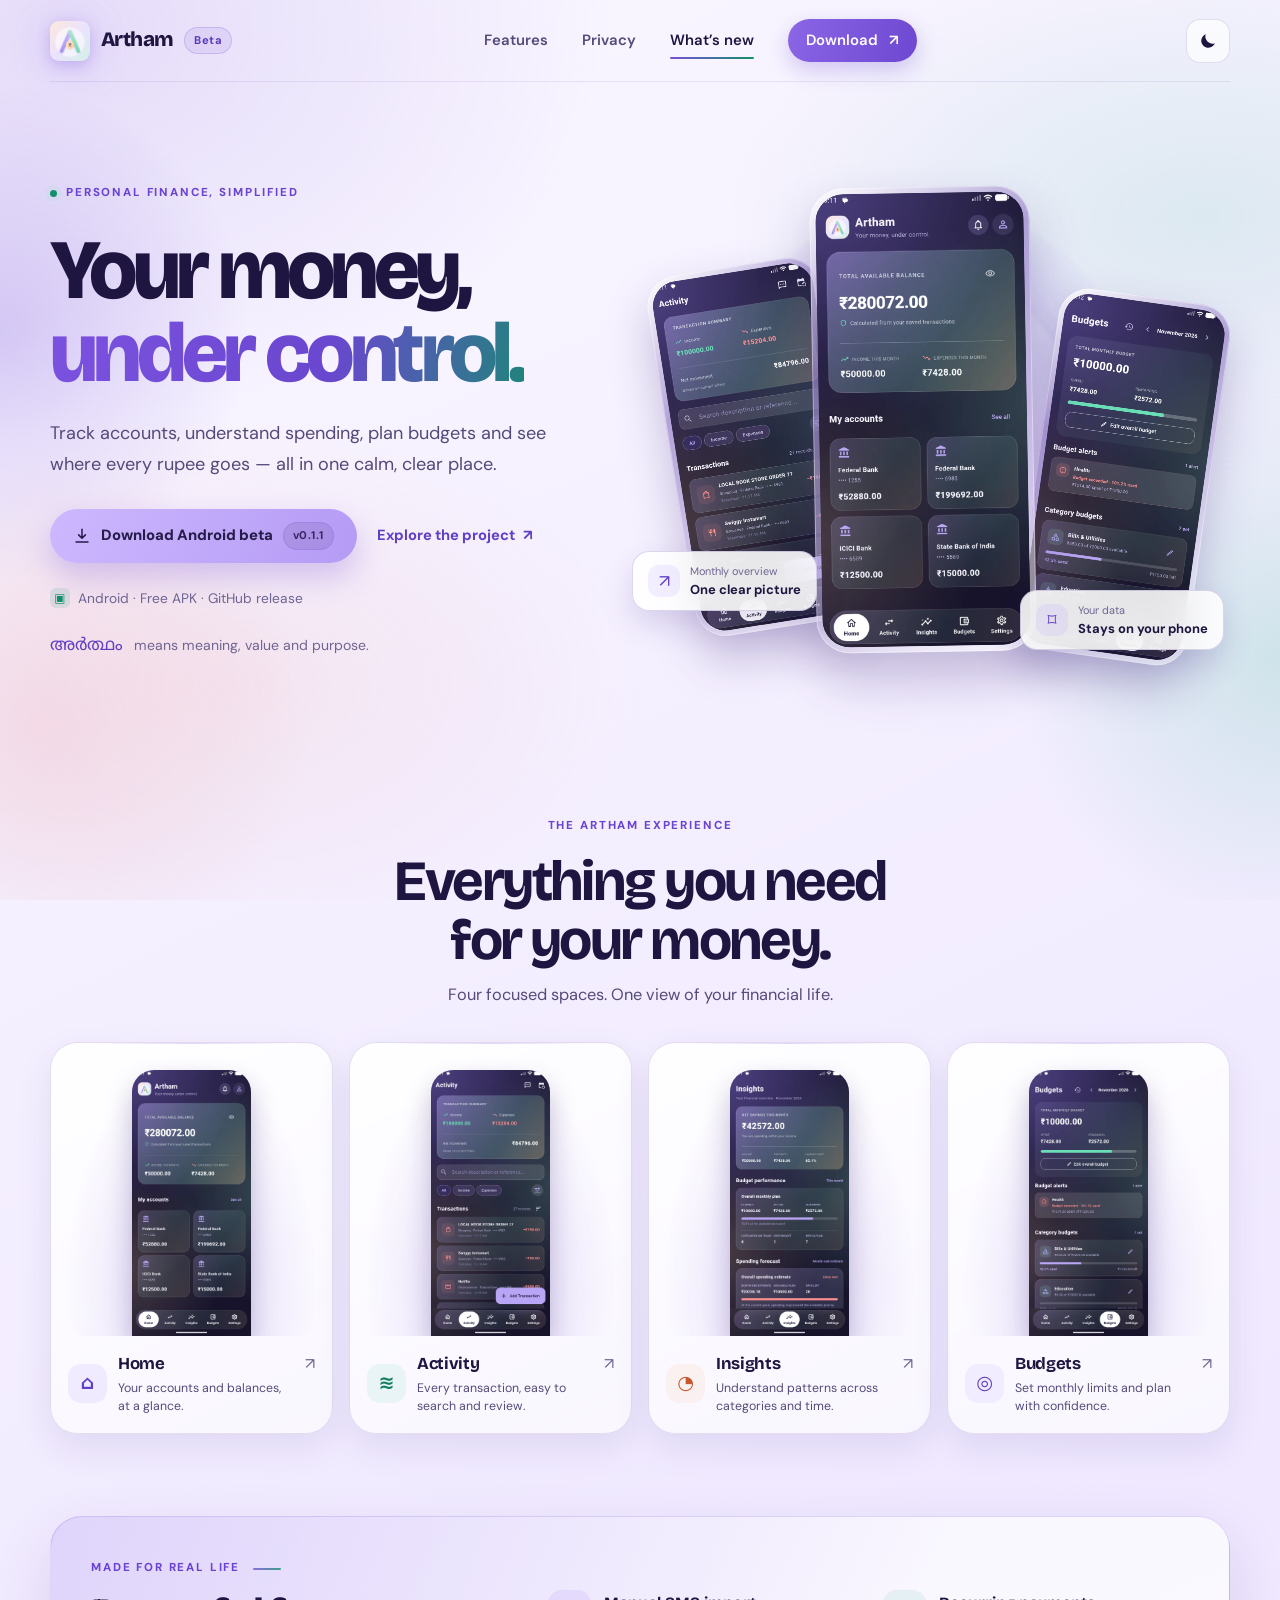
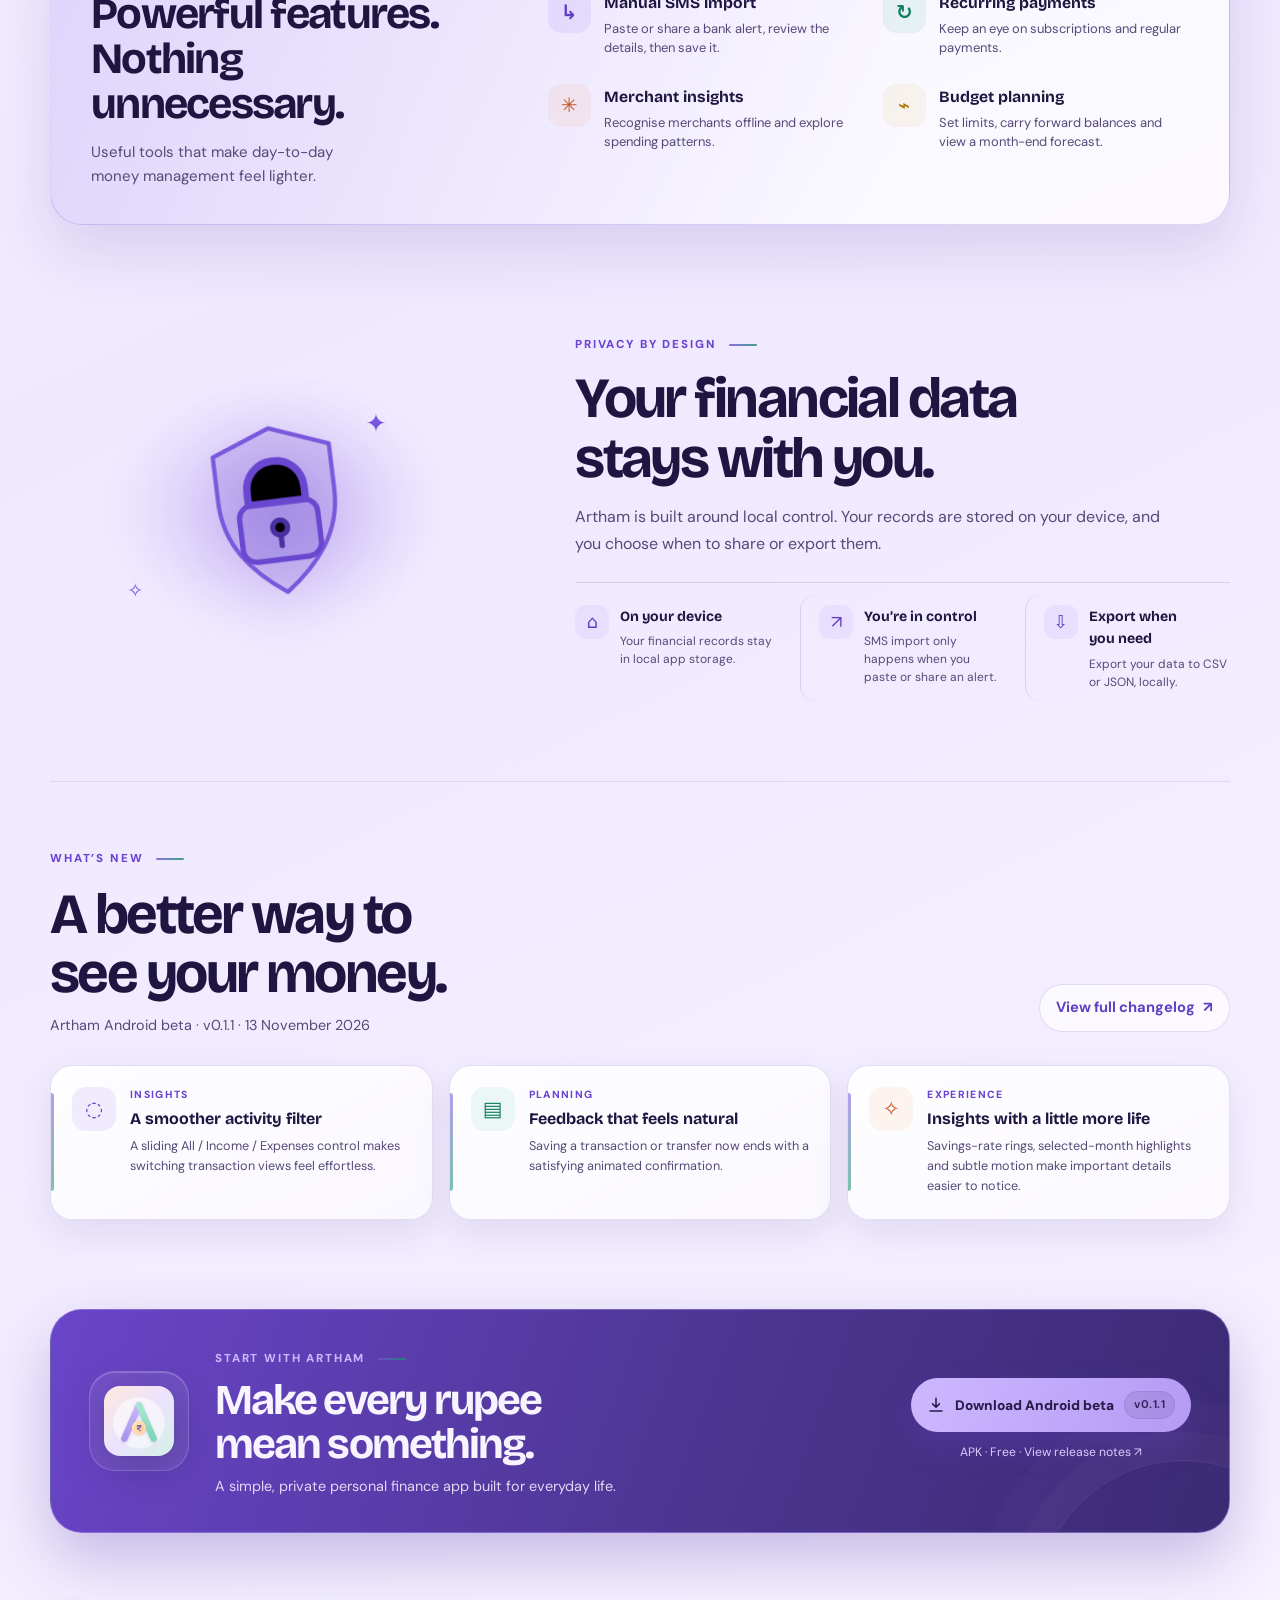
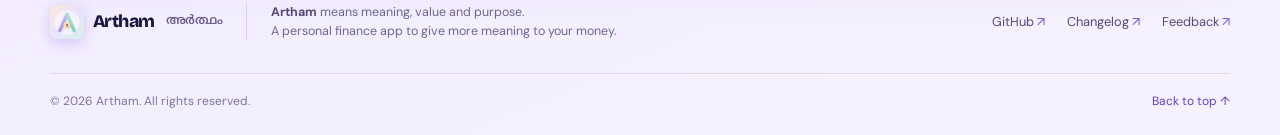
==== commit d36b0495: "feat: add light theme with toggle Header toggle switches light/dark, remembers the choice, and defau" ====
--- a/index.html
+++ b/index.html
@@ -3,6 +3,17 @@
 <head>
   <meta charset="utf-8">
   <meta name="viewport" content="width=device-width, initial-scale=1, viewport-fit=cover">
+  <script>
+    (function () {
+      var theme = 'dark';
+      try {
+        var saved = localStorage.getItem('artham-theme');
+        if (saved === 'light' || saved === 'dark') theme = saved;
+        else if (window.matchMedia && window.matchMedia('(prefers-color-scheme: light)').matches) theme = 'light';
+      } catch (e) {}
+      document.documentElement.setAttribute('data-theme', theme);
+    })();
+  </script>
   <meta name="theme-color" content="#171329">
   <meta name="description" content="Artham is a local-first personal finance app for Android. Track accounts and transactions, understand spending, plan budgets and keep control of your data.">
   <meta property="og:type" content="website">
@@ -17,7 +28,7 @@
   <link rel="preconnect" href="https://fonts.googleapis.com">
   <link rel="preconnect" href="https://fonts.gstatic.com" crossorigin>
   <link href="https://fonts.googleapis.com/css2?family=Bricolage+Grotesque:opsz,wght@12..96,500;12..96,600;12..96,700;12..96,800&family=DM+Sans:wght@400;500;600;700&family=Noto+Sans+Malayalam:wght@500;700&display=swap" rel="stylesheet">
-  <link rel="stylesheet" href="assets/css/styles.css?v=20261113-mobile-fix">
+  <link rel="stylesheet" href="assets/css/styles.css?v=20261114-theme">
 </head>
 <body>
   <a class="skip-link" href="#main">Skip to content</a>
@@ -33,9 +44,15 @@
         <span>Artham</span>
         <span class="beta-tag">Beta</span>
       </a>
-      <button class="menu-toggle" type="button" aria-expanded="false" aria-controls="primary-nav" aria-label="Open navigation">
-        <span></span><span></span>
-      </button>
+      <div class="header-tools">
+        <button class="theme-toggle" type="button" aria-label="Switch to light theme" title="Switch theme">
+          <svg class="icon-sun" viewBox="0 0 24 24" aria-hidden="true"><circle cx="12" cy="12" r="4.2"/><path d="M12 2.5v2.3M12 19.2v2.3M2.5 12h2.3M19.2 12h2.3M5.3 5.3l1.6 1.6M17.1 17.1l1.6 1.6M18.7 5.3l-1.6 1.6M6.9 17.1l-1.6 1.6"/></svg>
+          <svg class="icon-moon" viewBox="0 0 24 24" aria-hidden="true"><path d="M20.2 14.6A8.4 8.4 0 0 1 9.4 3.8a8.4 8.4 0 1 0 10.8 10.8Z"/></svg>
+        </button>
+        <button class="menu-toggle" type="button" aria-expanded="false" aria-controls="primary-nav" aria-label="Open navigation">
+          <span></span><span></span>
+        </button>
+      </div>
       <nav class="primary-nav" id="primary-nav" aria-label="Primary navigation">
         <a href="#features">Features</a>
         <a href="#privacy">Privacy</a>
--- a/assets/css/styles.css
+++ b/assets/css/styles.css
@@ -136,3 +136,83 @@
 @media (prefers-reduced-motion:reduce){
   .ambient,.orbit-a,.orbit-b,.floating-note,.hero-art .phone-main img,.shield-card,.privacy-halo,.privacy-spark,.download-orb,.download-panel::after,.live-dot,h1 span,.hero-phone,.hero-copy.reveal>*{animation:none!important}
 }
+
+/* ==========================================================================
+   Theme toggle + light theme
+   ========================================================================== */
+.header-tools{display:flex;align-items:center;gap:10px;order:2}
+.primary-nav{order:1}
+.theme-toggle{position:relative;width:44px;height:44px;border-radius:14px;border:1px solid var(--line);background:var(--surface);color:var(--text);display:grid;place-items:center;cursor:pointer;overflow:hidden;margin-left:18px;transition:background .25s ease,border-color .25s ease,transform .2s ease}
+.theme-toggle svg{grid-area:1/1;width:20px;height:20px;fill:none;stroke:currentColor;stroke-width:1.9;stroke-linecap:round;stroke-linejoin:round;transition:transform .5s cubic-bezier(.2,.9,.25,1.2),opacity .3s ease}
+.theme-toggle .icon-moon{fill:currentColor;stroke:none}
+:root:not([data-theme="light"]) .theme-toggle .icon-moon,:root[data-theme="dark"] .theme-toggle .icon-moon{opacity:0;transform:rotate(-90deg) scale(.5)}
+:root[data-theme="light"] .theme-toggle .icon-sun{opacity:0;transform:rotate(90deg) scale(.5)}
+.theme-toggle:active{transform:scale(.92)}
+@media (hover:hover) and (pointer:fine){.theme-toggle:hover{border-color:var(--line-strong);background:var(--surface-strong)}.theme-toggle:hover svg{transform:rotate(18deg)}}
+@media (max-width:820px){.header-tools{order:0}.theme-toggle{margin-left:0}}
+html.theme-anim *,html.theme-anim *::before,html.theme-anim *::after{transition:background-color .4s ease,border-color .4s ease,color .4s ease,box-shadow .4s ease!important}
+
+:root[data-theme="light"]{color-scheme:light;--bg:#f6f2ff;--bg-2:#ece5ff;--surface:rgba(255,255,255,.7);--surface-strong:rgba(255,255,255,.95);--line:rgba(88,62,160,.16);--line-strong:rgba(88,62,160,.32);--text:#1e1640;--muted:#554a78;--soft:#6f6592;--purple:#7451d8;--purple-2:#5d3ec0;--mint:#12906c;--shadow:0 24px 60px rgba(70,45,140,.14)}
+[data-theme="light"] body{background:linear-gradient(155deg,#faf7ff,#efe8ff 52%,#f6f2ff)}
+[data-theme="light"] body::before{background:radial-gradient(ellipse at 5% 3%,rgba(145,111,224,.2),transparent 32%),radial-gradient(ellipse at 94% 24%,rgba(89,190,166,.16),transparent 28%),radial-gradient(ellipse at 18% 76%,rgba(235,143,135,.12),transparent 28%)}
+[data-theme="light"] .ambient-one{background:radial-gradient(circle,rgba(140,109,224,.3),transparent 68%)}
+[data-theme="light"] .ambient-two{background:radial-gradient(circle,rgba(77,190,160,.22),transparent 68%)}
+[data-theme="light"] .ambient-three{background:radial-gradient(circle,rgba(235,150,160,.2),transparent 68%)}
+[data-theme="light"] .skip-link{background:var(--text);color:#fff}
+[data-theme="light"] .site-header{border-bottom-color:rgba(88,62,160,.1)}
+[data-theme="light"] .site-header.is-stuck::before{background:rgba(250,247,255,.78)}
+[data-theme="light"] .beta-tag,[data-theme="light"] .version-chip{color:#5a39b8;background:rgba(116,81,216,.1);border-color:rgba(116,81,216,.22)}
+[data-theme="light"] .button-primary .version-chip,[data-theme="light"] .button-download .version-chip{color:#382663;background:rgba(40,26,79,.1)}
+[data-theme="light"] .primary-nav{color:var(--muted)}
+[data-theme="light"] .primary-nav .nav-download{color:#fff;background:linear-gradient(110deg,#8b66e6,#6d47d0);box-shadow:0 8px 22px rgba(109,71,208,.28)}
+[data-theme="light"] .menu-toggle{background:var(--surface);color:var(--text)}
+@media (max-width:820px){[data-theme="light"] .primary-nav{background:rgba(255,255,255,.97)}}
+[data-theme="light"] .hero-kicker,[data-theme="light"] .eyebrow{color:#6a43d1}
+[data-theme="light"] h1 span{background-image:linear-gradient(100deg,#7b52e0 0%,#6a47cf 30%,#12906c 55%,#6a47cf 80%,#7b52e0 100%);background-size:200% 100%;-webkit-background-clip:text;background-clip:text}
+[data-theme="light"] .button-primary,[data-theme="light"] .button-download{box-shadow:0 14px 30px rgba(109,71,208,.26)}
+[data-theme="light"] .text-link,[data-theme="light"] .release-link,[data-theme="light"] .back-to-top{color:#5f3fc4}
+[data-theme="light"] .text-link:hover,[data-theme="light"] .back-to-top:hover{color:#2a1a66}
+[data-theme="light"] .android-mark{background:rgba(18,144,108,.12)}
+[data-theme="light"] .hero-language span{color:#5f3fc4}
+[data-theme="light"] .orbit-a{background:radial-gradient(circle,rgba(136,101,224,.3),rgba(136,101,224,.04) 67%,transparent 70%)}
+[data-theme="light"] .orbit-b{border-color:rgba(116,81,216,.25);box-shadow:0 0 80px rgba(142,110,222,.2)}
+[data-theme="light"] .hero-phone{box-shadow:0 26px 50px rgba(60,40,120,.28),inset 0 0 0 1px rgba(255,255,255,.4);background:linear-gradient(145deg,rgba(255,255,255,.95),rgba(150,128,200,.7) 30%,rgba(255,255,255,.5))}
+[data-theme="light"] .floating-note{background:rgba(255,255,255,.88);border-color:rgba(88,62,160,.2);box-shadow:0 14px 30px rgba(70,45,140,.16)}
+[data-theme="light"] .note-icon,[data-theme="light"] .product-icon,[data-theme="light"] .feature-glyph,[data-theme="light"] .update-icon,[data-theme="light"] .privacy-point-icon{color:#5f3fc4}
+[data-theme="light"] .icon-activity,[data-theme="light"] .glyph-repeat,[data-theme="light"] .update-budget{color:#12805f}
+[data-theme="light"] .icon-insights,[data-theme="light"] .glyph-merchant,[data-theme="light"] .update-polish{color:#c4592d}
+[data-theme="light"] .glyph-plan{color:#a97800}
+[data-theme="light"] .icon-budgets{color:#5f3fc4}
+[data-theme="light"] .product-card,[data-theme="light"] .update-card{background:linear-gradient(155deg,rgba(255,255,255,.9),rgba(255,255,255,.6));box-shadow:0 14px 34px rgba(70,45,140,.1)}
+[data-theme="light"] .product-card:hover,[data-theme="light"] .update-card:hover{background:linear-gradient(155deg,#fff,rgba(255,255,255,.8));box-shadow:0 24px 48px rgba(70,45,140,.18)}
+[data-theme="light"] .product-card::after{background:linear-gradient(90deg,transparent,rgba(116,81,216,.4),transparent)}
+[data-theme="light"] .product-visual{background:radial-gradient(ellipse at 50% 80%,rgba(150,118,231,.28),transparent 70%)}
+[data-theme="light"] .product-visual img{box-shadow:0 14px 26px rgba(40,25,90,.25)}
+[data-theme="light"] .feature-band{background:linear-gradient(115deg,rgba(150,120,235,.2),rgba(255,255,255,.7) 72%);border-color:rgba(116,81,216,.22)}
+[data-theme="light"] .feature-item:hover,[data-theme="light"] .feature-item:focus-within{background:rgba(255,255,255,.7);border-color:rgba(88,62,160,.16)}
+[data-theme="light"] .update-label{color:#6a43d1}
+[data-theme="light"] .privacy-spark{color:#7a58dc}
+[data-theme="light"] .privacy-halo{background:radial-gradient(ellipse,rgba(143,108,226,.4),rgba(143,108,226,.07) 55%,transparent 70%)}
+[data-theme="light"] .shield-card svg path:first-child{fill:rgba(130,100,215,.22);stroke:#7a58dc}
+[data-theme="light"] .shield-card svg path:nth-child(2),[data-theme="light"] .shield-card svg rect{stroke:#6a47cf}
+[data-theme="light"] .shield-card svg rect{fill:rgba(130,100,215,.24)}
+[data-theme="light"] .shield-card svg circle,[data-theme="light"] .shield-card svg path:last-child{stroke:#4a2fa3}
+[data-theme="light"] .updates-section{border-top-color:rgba(88,62,160,.12)}
+[data-theme="light"] .changelog-link{background:rgba(255,255,255,.7)}
+[data-theme="light"] .privacy-points article:hover{background:rgba(255,255,255,.6)}
+/* The download panel stays a rich purple card in both themes */
+[data-theme="light"] .download-panel{color:#f7f3ff;border-color:rgba(116,81,216,.35);box-shadow:0 26px 60px rgba(80,50,160,.28)}
+[data-theme="light"] .download-panel .eyebrow{color:#cdb8ff}
+[data-theme="light"] .download-panel .release-link{color:#e2d8ff}
+[data-theme="light"] .footer-meaning,[data-theme="light"] .footer-brand small{color:var(--soft)}
+[data-theme="light"] .footer-meaning strong,[data-theme="light"] .footer-links{color:var(--muted)}
+[data-theme="light"] .footer-links span{color:#7451d8}
+[data-theme="light"] .footer-links a:hover{color:var(--text)}
+[data-theme="light"] .footer-bottom{border-top-color:rgba(88,62,160,.12);color:#7d73a0}
+[data-theme="light"] .back-top{background:rgba(255,255,255,.92);color:#5f3fc4;box-shadow:0 8px 20px rgba(70,45,140,.2)}
+[data-theme="light"] .back-top:hover{background:#fff}
+[data-theme="light"] .scroll-progress{box-shadow:0 0 10px rgba(116,81,216,.4)}
+[data-theme="light"] .brand img,[data-theme="light"] .footer-brand img{box-shadow:0 4px 14px rgba(109,71,208,.25)}
+[data-theme="light"] .download-panel{background:linear-gradient(110deg,#6a45c9,#4b3590 58%,#3b2a73);border-color:rgba(190,165,255,.4)}
+[data-theme="light"] .download-copy p{color:#e1d8f5}
+[data-theme="light"] .download-panel .button-download{color:#261b49}
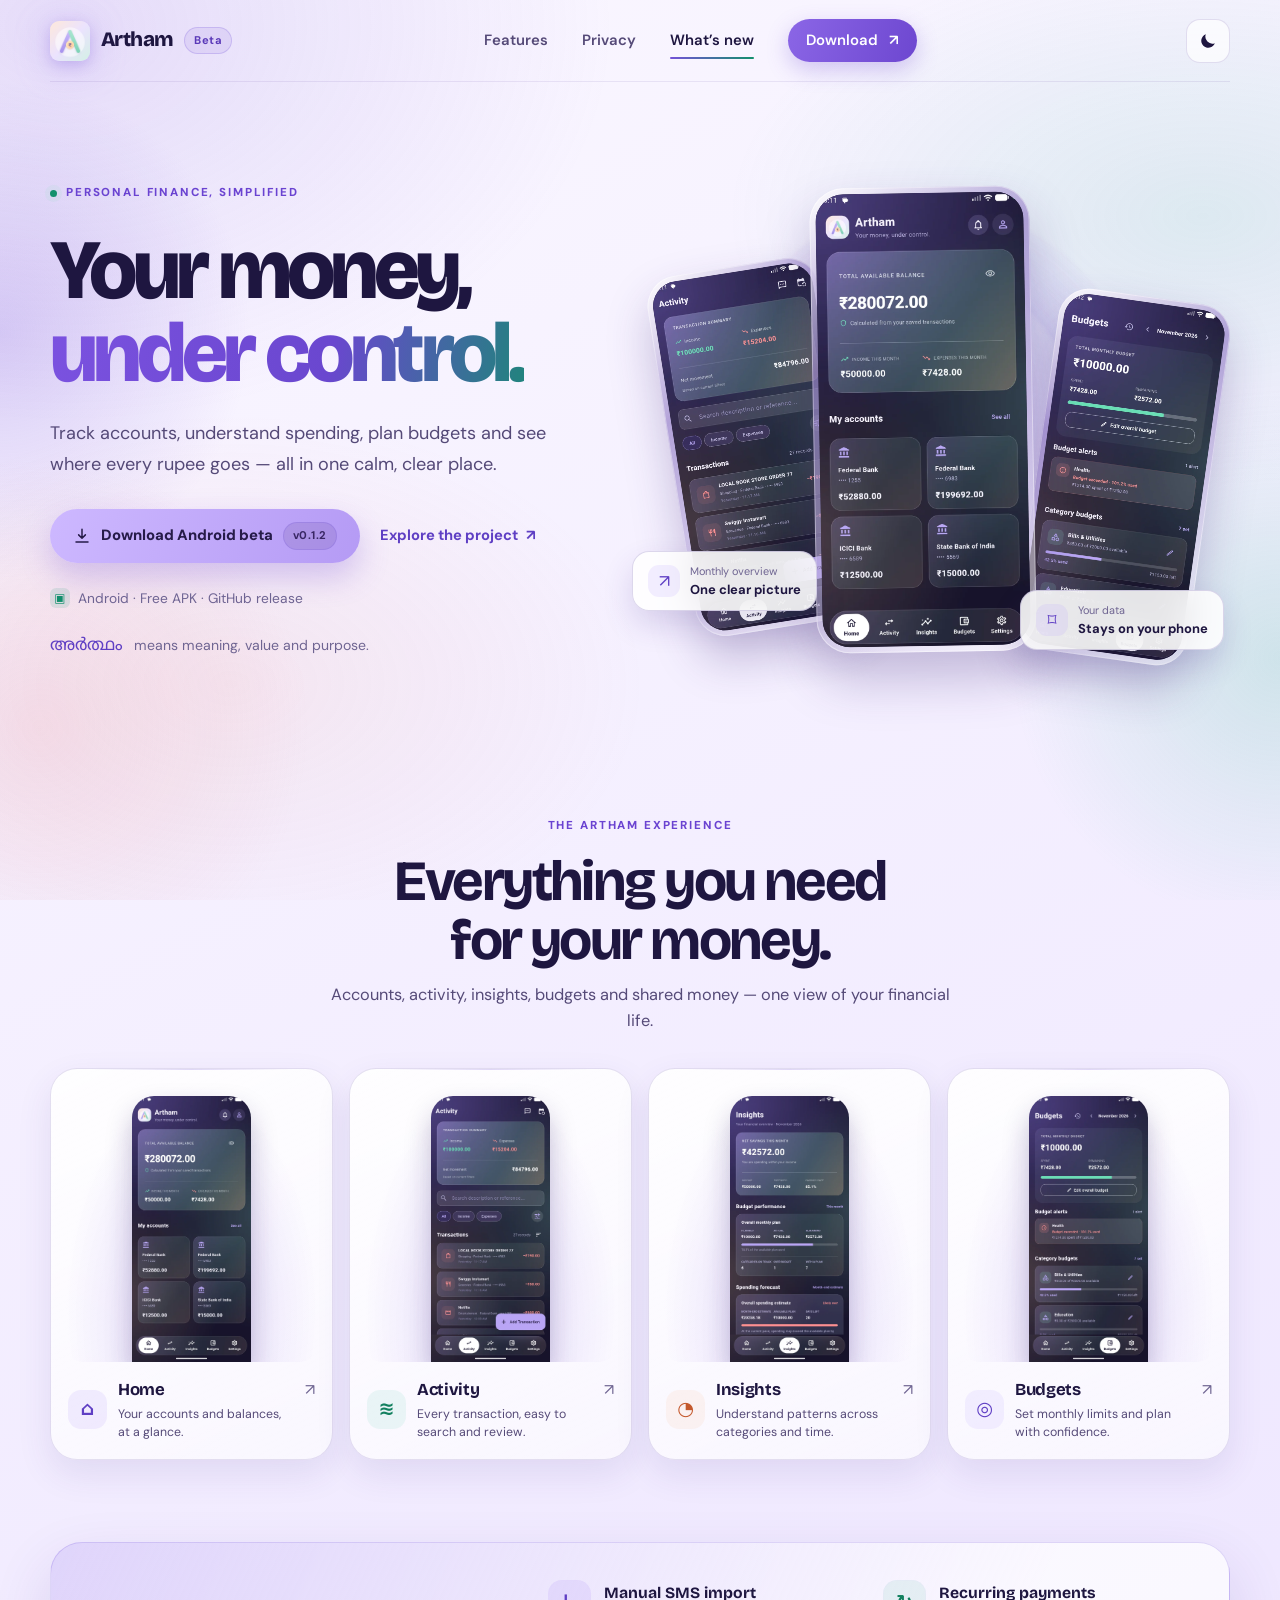
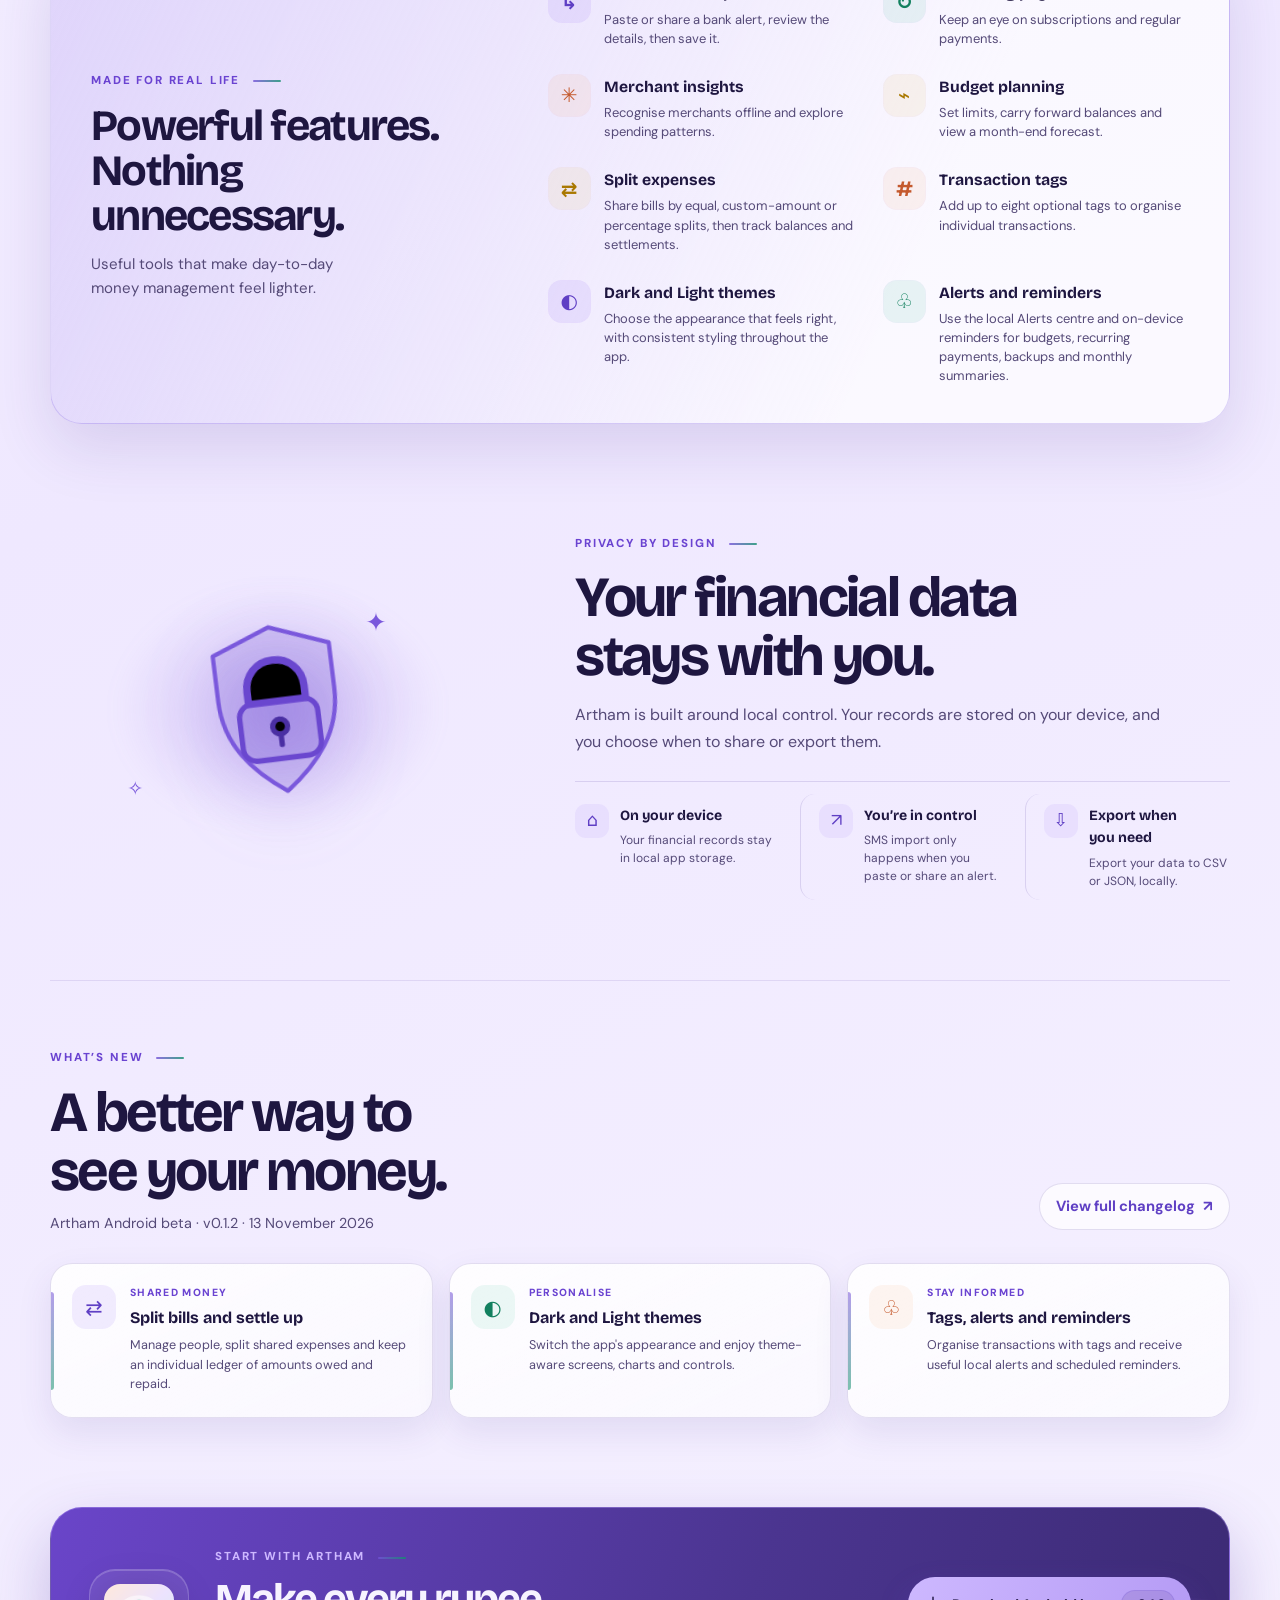
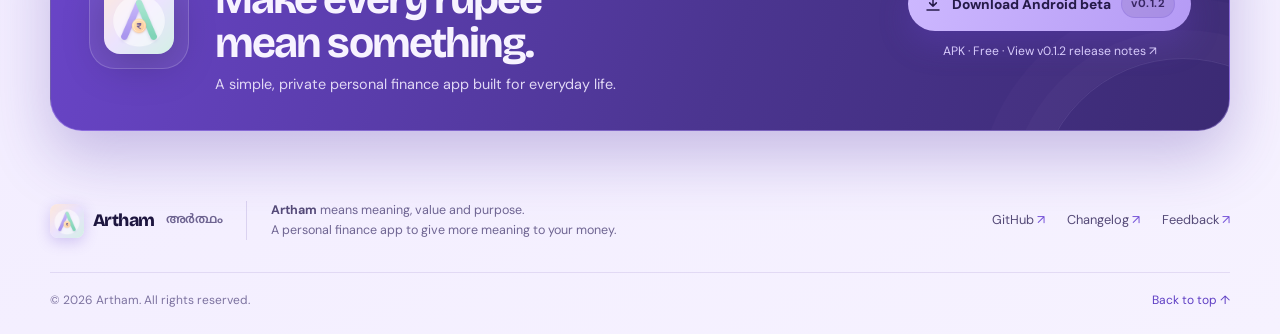
==== commit f455facf: "site: update landing page for Artham v0.1.2" ====
--- a/index.html
+++ b/index.html
@@ -15,7 +15,7 @@
     })();
   </script>
   <meta name="theme-color" content="#171329">
-  <meta name="description" content="Artham is a local-first personal finance app for Android. Track accounts and transactions, understand spending, plan budgets and keep control of your data.">
+  <meta name="description" content="Artham is a local-first personal finance app for Android. Track accounts, split shared expenses, tag transactions, manage budgets and get useful local alerts while keeping control of your data.">
   <meta property="og:type" content="website">
   <meta property="og:title" content="Artham — Your money, under control">
   <meta property="og:description" content="A clear, private way to track accounts, understand spending and plan your money.">
@@ -68,9 +68,9 @@
           <h1 id="hero-title">Your money,<br><span>under control.</span></h1>
           <p class="hero-lede">Track accounts, understand spending, plan budgets and see where every rupee goes — all in one calm, clear place.</p>
           <div class="hero-actions">
-            <a class="button button-primary" href="https://github.com/vishnuwiz/artham/releases/download/v0.1.1/app-release.apk" target="_blank" rel="noopener noreferrer">
+            <a class="button button-primary" href="https://github.com/vishnuwiz/artham/releases/download/v0.1.2/app-release.apk" target="_blank" rel="noopener noreferrer">
               <svg viewBox="0 0 24 24" aria-hidden="true"><path d="M12 3v12m0 0 4.5-4.5M12 15l-4.5-4.5M4 20h16"/></svg>
-              Download Android beta <span class="version-chip">v0.1.1</span>
+              Download Android beta <span class="version-chip">v0.1.2</span>
             </a>
             <a class="text-link" href="https://github.com/vishnuwiz/artham" target="_blank" rel="noopener noreferrer">Explore the project <span aria-hidden="true">↗</span></a>
           </div>
@@ -92,7 +92,7 @@
         <div class="section-heading reveal">
           <span class="eyebrow">THE ARTHAM EXPERIENCE</span>
           <h2 id="features-title">Everything you need<br class="desktop-only"> for your money.</h2>
-          <p>Four focused spaces. One view of your financial life.</p>
+          <p>Accounts, activity, insights, budgets and shared money — one view of your financial life.</p>
         </div>
         <div class="product-grid">
           <article class="product-card reveal">
@@ -125,6 +125,10 @@
           <article class="feature-item"><span class="feature-glyph glyph-repeat">↻</span><div><h3>Recurring payments</h3><p>Keep an eye on subscriptions and regular payments.</p></div></article>
           <article class="feature-item"><span class="feature-glyph glyph-merchant">✳</span><div><h3>Merchant insights</h3><p>Recognise merchants offline and explore spending patterns.</p></div></article>
           <article class="feature-item"><span class="feature-glyph glyph-plan">⌁</span><div><h3>Budget planning</h3><p>Set limits, carry forward balances and view a month-end forecast.</p></div></article>
+          <article class="feature-item"><span class="feature-glyph glyph-plan">⇄</span><div><h3>Split expenses</h3><p>Share bills by equal, custom-amount or percentage splits, then track balances and settlements.</p></div></article>
+          <article class="feature-item"><span class="feature-glyph glyph-merchant">#</span><div><h3>Transaction tags</h3><p>Add up to eight optional tags to organise individual transactions.</p></div></article>
+          <article class="feature-item"><span class="feature-glyph glyph-import">◐</span><div><h3>Dark and Light themes</h3><p>Choose the appearance that feels right, with consistent styling throughout the app.</p></div></article>
+          <article class="feature-item"><span class="feature-glyph glyph-repeat">♧</span><div><h3>Alerts and reminders</h3><p>Use the local Alerts centre and on-device reminders for budgets, recurring payments, backups and monthly summaries.</p></div></article>
         </div>
       </section>
 
@@ -148,13 +152,13 @@
 
       <section class="updates-section section-wrap" id="updates" aria-labelledby="updates-title">
         <div class="updates-heading reveal">
-          <div><span class="eyebrow">WHAT’S NEW</span><h2 id="updates-title">A better way to<br>see your money.</h2><p>Artham Android beta · v0.1.1 · 13 November 2026</p></div>
+          <div><span class="eyebrow">WHAT’S NEW</span><h2 id="updates-title">A better way to<br>see your money.</h2><p>Artham Android beta · v0.1.2 · 13 November 2026</p></div>
           <a class="text-link changelog-link" href="https://github.com/vishnuwiz/artham/blob/master/CHANGELOG.md" target="_blank" rel="noopener noreferrer">View full changelog <span aria-hidden="true">↗</span></a>
         </div>
         <div class="update-grid">
-          <article class="update-card reveal"><span class="update-icon update-chart">◌</span><div><span class="update-label">INSIGHTS</span><h3>A smoother activity filter</h3><p>A sliding All / Income / Expenses control makes switching transaction views feel effortless.</p></div></article>
-          <article class="update-card reveal"><span class="update-icon update-budget">▤</span><div><span class="update-label">PLANNING</span><h3>Feedback that feels natural</h3><p>Saving a transaction or transfer now ends with a satisfying animated confirmation.</p></div></article>
-          <article class="update-card reveal"><span class="update-icon update-polish">✧</span><div><span class="update-label">EXPERIENCE</span><h3>Insights with a little more life</h3><p>Savings-rate rings, selected-month highlights and subtle motion make important details easier to notice.</p></div></article>
+          <article class="update-card reveal"><span class="update-icon update-chart">⇄</span><div><span class="update-label">SHARED MONEY</span><h3>Split bills and settle up</h3><p>Manage people, split shared expenses and keep an individual ledger of amounts owed and repaid.</p></div></article>
+          <article class="update-card reveal"><span class="update-icon update-budget">◐</span><div><span class="update-label">PERSONALISE</span><h3>Dark and Light themes</h3><p>Switch the app's appearance and enjoy theme-aware screens, charts and controls.</p></div></article>
+          <article class="update-card reveal"><span class="update-icon update-polish">♧</span><div><span class="update-label">STAY INFORMED</span><h3>Tags, alerts and reminders</h3><p>Organise transactions with tags and receive useful local alerts and scheduled reminders.</p></div></article>
         </div>
       </section>
 
@@ -162,8 +166,8 @@
         <div class="download-brand"><img src="img/icon-180.png" alt="Artham app icon" width="86" height="86"><span class="download-orb"></span></div>
         <div class="download-copy"><span class="eyebrow">START WITH ARTHAM</span><h2 id="download-title">Make every rupee<br>mean something.</h2><p>A simple, private personal finance app built for everyday life.</p></div>
         <div class="download-actions">
-          <a class="button button-download" href="https://github.com/vishnuwiz/artham/releases/download/v0.1.1/app-release.apk" target="_blank" rel="noopener noreferrer"><svg viewBox="0 0 24 24" aria-hidden="true"><path d="M12 3v12m0 0 4.5-4.5M12 15l-4.5-4.5M4 20h16"/></svg>Download Android beta <span class="version-chip">v0.1.1</span></a>
-          <a class="release-link" href="https://github.com/vishnuwiz/artham/releases/tag/v0.1.1" target="_blank" rel="noopener noreferrer">APK · Free · View release notes ↗</a>
+          <a class="button button-download" href="https://github.com/vishnuwiz/artham/releases/download/v0.1.2/app-release.apk" target="_blank" rel="noopener noreferrer"><svg viewBox="0 0 24 24" aria-hidden="true"><path d="M12 3v12m0 0 4.5-4.5M12 15l-4.5-4.5M4 20h16"/></svg>Download Android beta <span class="version-chip">v0.1.2</span></a>
+          <a class="release-link" href="https://github.com/vishnuwiz/artham/releases/tag/v0.1.2" target="_blank" rel="noopener noreferrer">APK · Free · View v0.1.2 release notes ↗</a>
         </div>
       </section>
     </main>
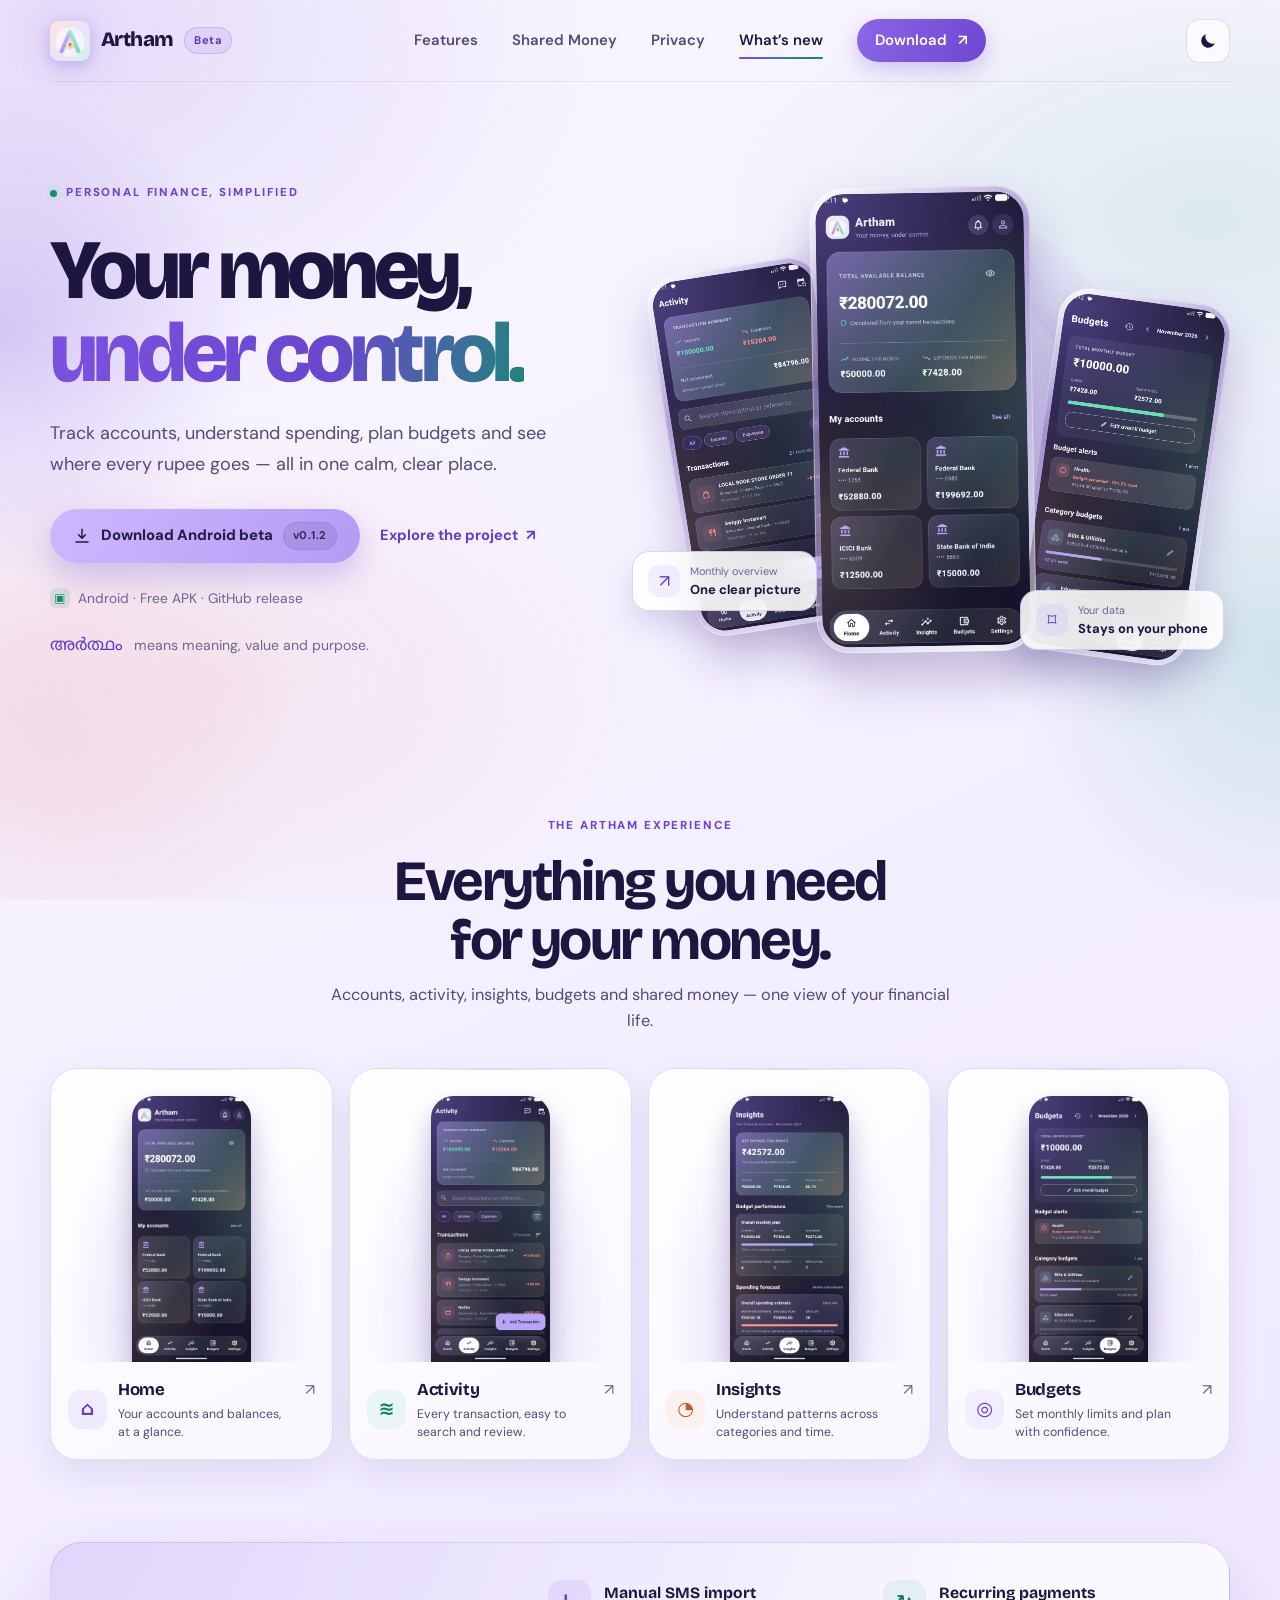
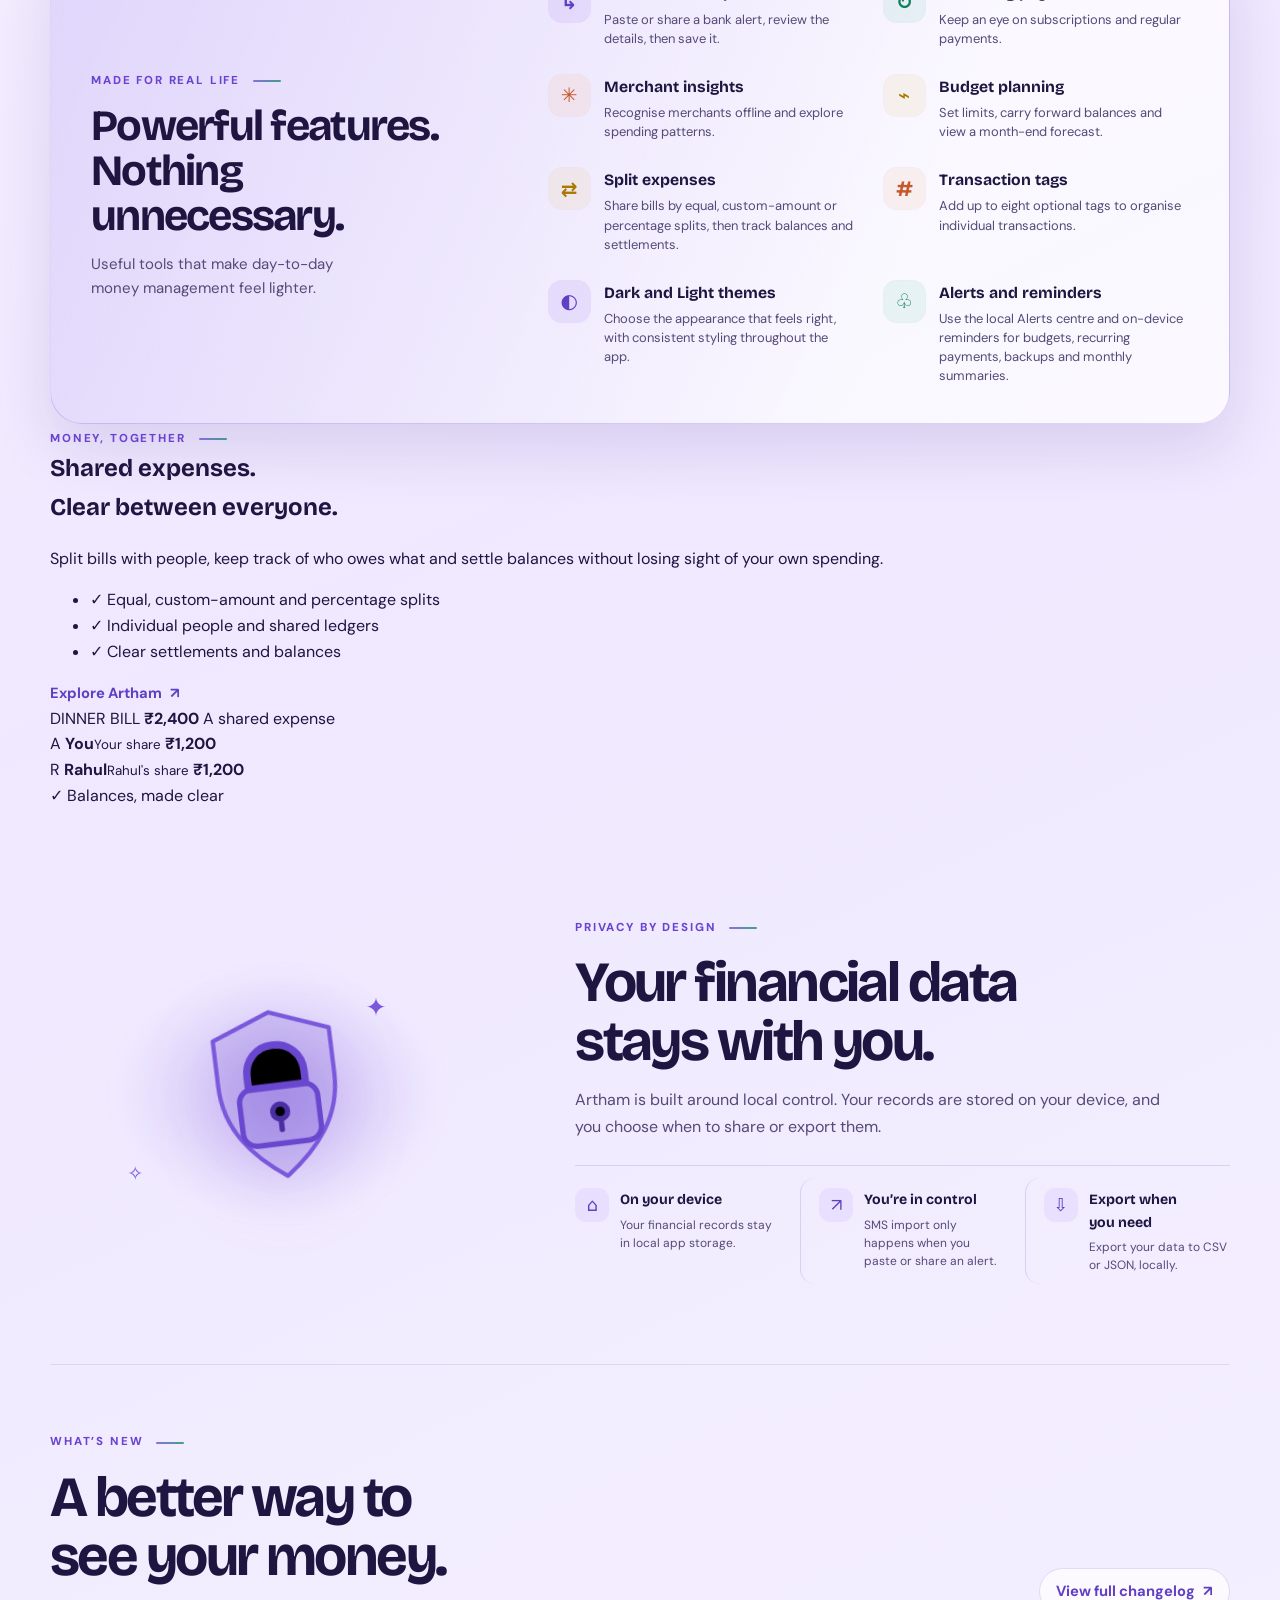
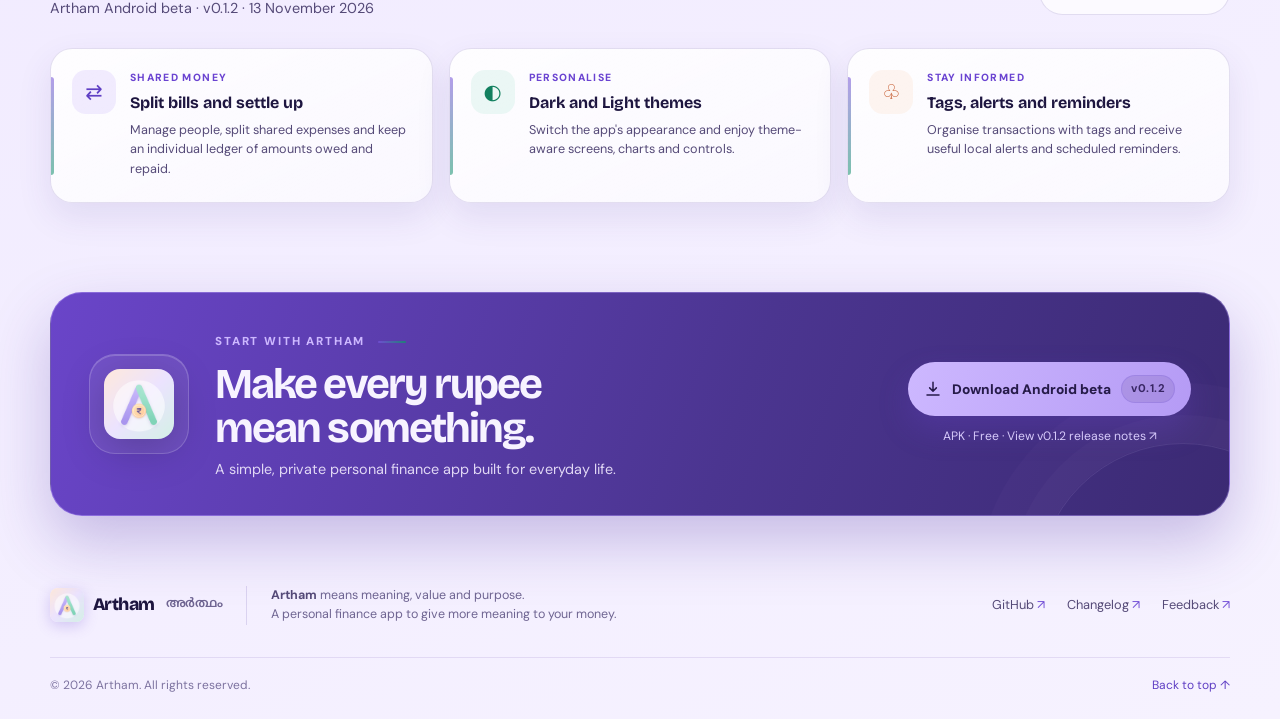
==== commit 39a4975c: "feat(site): add Shared Money spotlight and hybrid navigation" ====
--- a/index.html
+++ b/index.html
@@ -55,6 +55,7 @@
       </div>
       <nav class="primary-nav" id="primary-nav" aria-label="Primary navigation">
         <a href="#features">Features</a>
+        <a href="#shared-money">Shared Money</a>
         <a href="#privacy">Privacy</a>
         <a href="#updates">What’s new</a>
         <a class="nav-download" href="#download">Download <span aria-hidden="true">↗</span></a>
@@ -132,6 +133,43 @@
         </div>
       </section>
 
+
+      <section class="shared-spotlight section-wrap" id="shared-money" aria-labelledby="shared-title">
+        <div class="shared-copy reveal">
+          <span class="eyebrow">MONEY, TOGETHER</span>
+          <h2 id="shared-title">Shared expenses.<br><span>Clear between everyone.</span></h2>
+          <p>Split bills with people, keep track of who owes what and settle balances without losing sight of your own spending.</p>
+          <ul class="shared-points">
+            <li><span aria-hidden="true">✓</span> Equal, custom-amount and percentage splits</li>
+            <li><span aria-hidden="true">✓</span> Individual people and shared ledgers</li>
+            <li><span aria-hidden="true">✓</span> Clear settlements and balances</li>
+          </ul>
+          <a class="text-link" href="#download">Explore Artham <span aria-hidden="true">↗</span></a>
+        </div>
+        <div class="shared-visual reveal" aria-label="Illustration of a shared expense split">
+          <div class="shared-orbit" aria-hidden="true"></div>
+          <div class="shared-total glass-card">
+            <span class="shared-label">DINNER BILL</span>
+            <strong>₹2,400</strong>
+            <span class="shared-caption">A shared expense</span>
+          </div>
+          <div class="shared-connector" aria-hidden="true"><span></span><span></span></div>
+          <div class="shared-people">
+            <article class="shared-person glass-card">
+              <span class="person-avatar avatar-one" aria-hidden="true">A</span>
+              <span class="person-copy"><strong>You</strong><small>Your share</small></span>
+              <strong class="person-amount">₹1,200</strong>
+            </article>
+            <article class="shared-person glass-card">
+              <span class="person-avatar avatar-two" aria-hidden="true">R</span>
+              <span class="person-copy"><strong>Rahul</strong><small>Rahul's share</small></span>
+              <strong class="person-amount">₹1,200</strong>
+            </article>
+          </div>
+          <div class="shared-settled"><span aria-hidden="true">✓</span> Balances, made clear</div>
+        </div>
+      </section>
+
       <section class="privacy-section section-wrap" id="privacy" aria-labelledby="privacy-title">
         <div class="privacy-art reveal" aria-hidden="true">
           <div class="privacy-halo"></div>
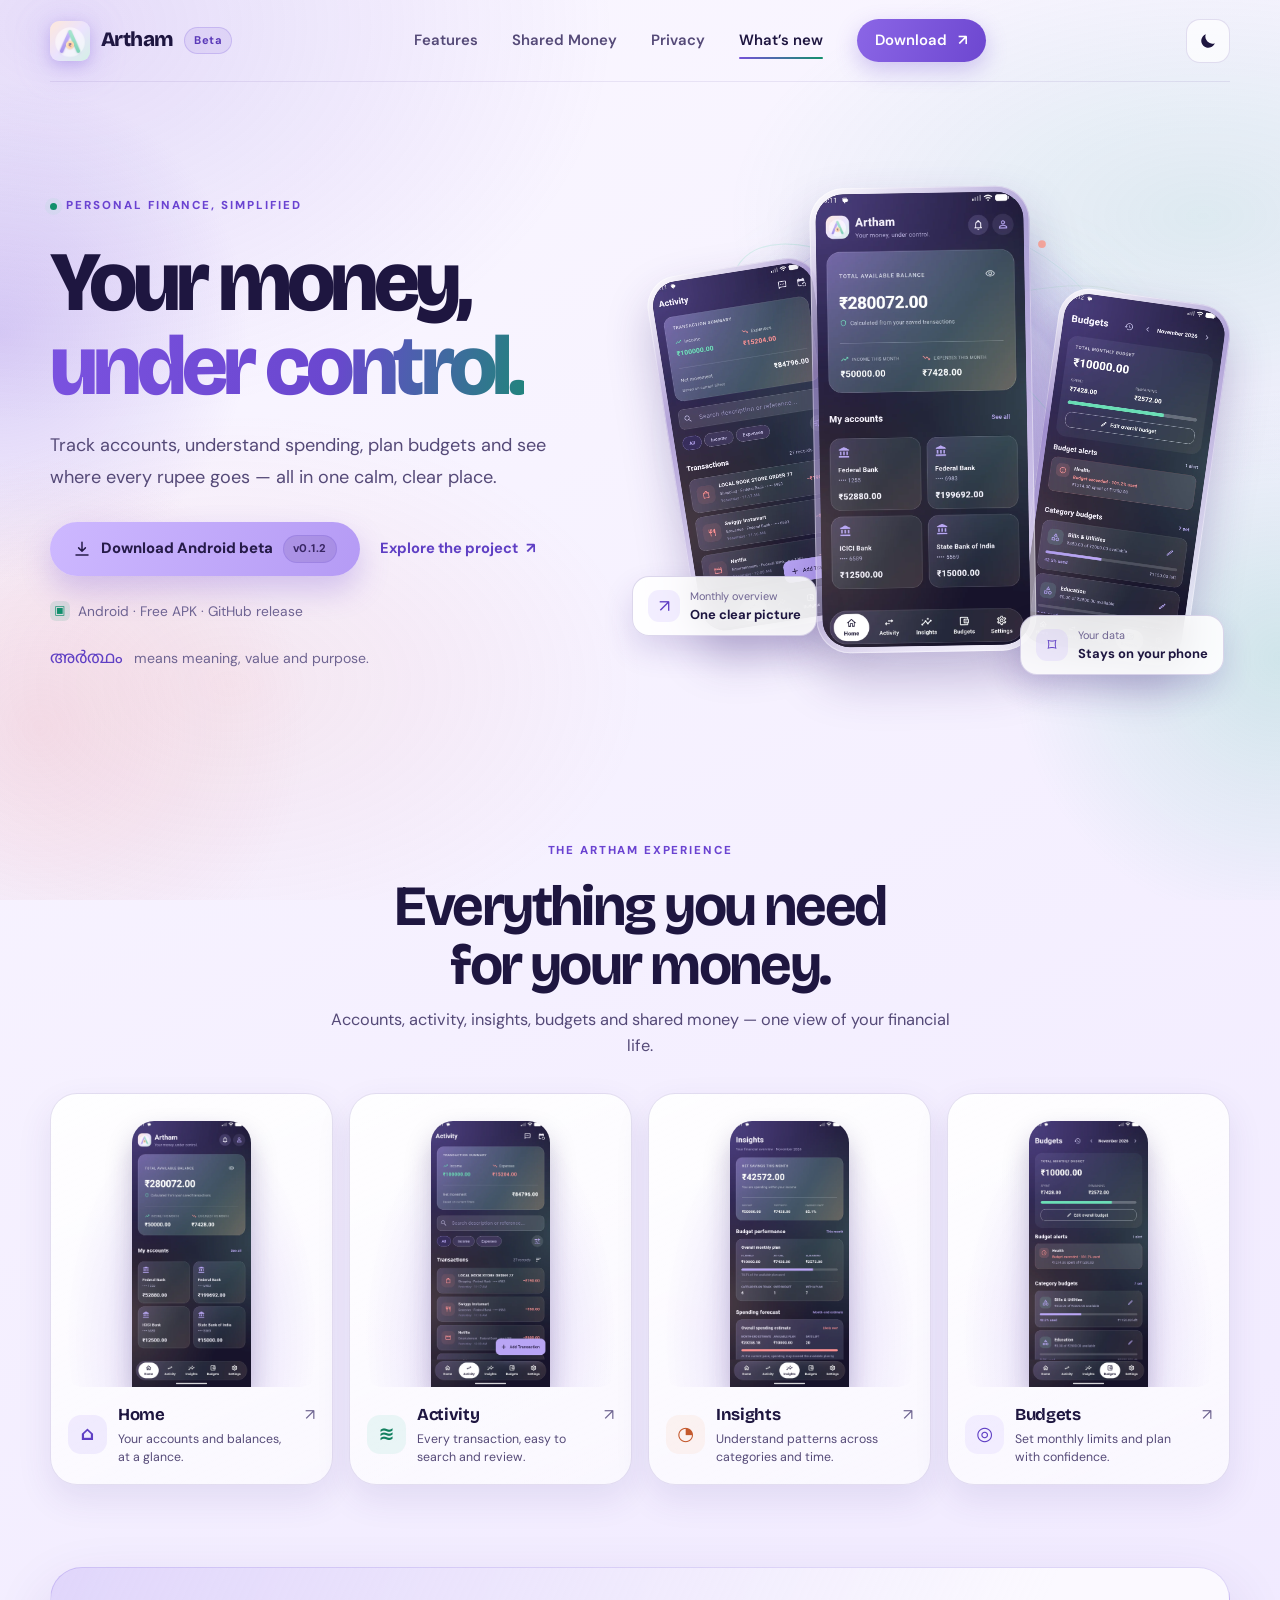
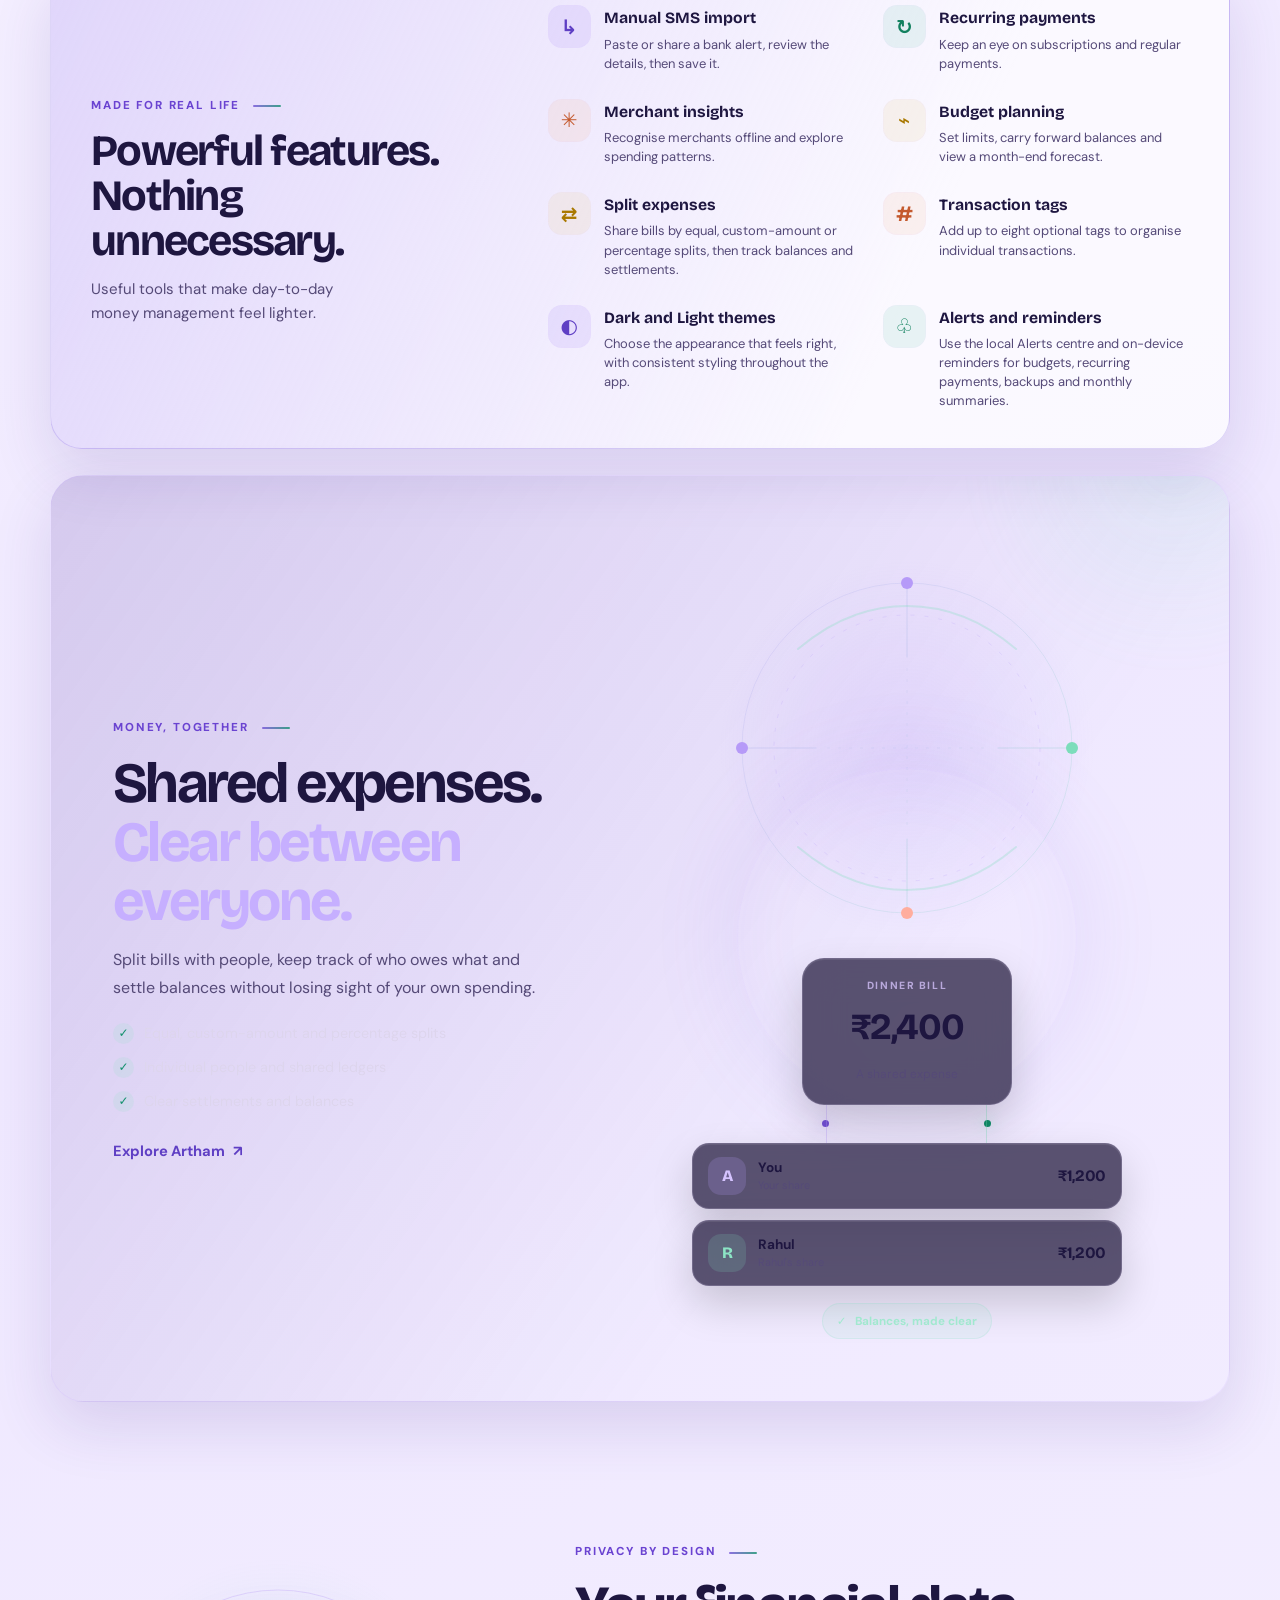
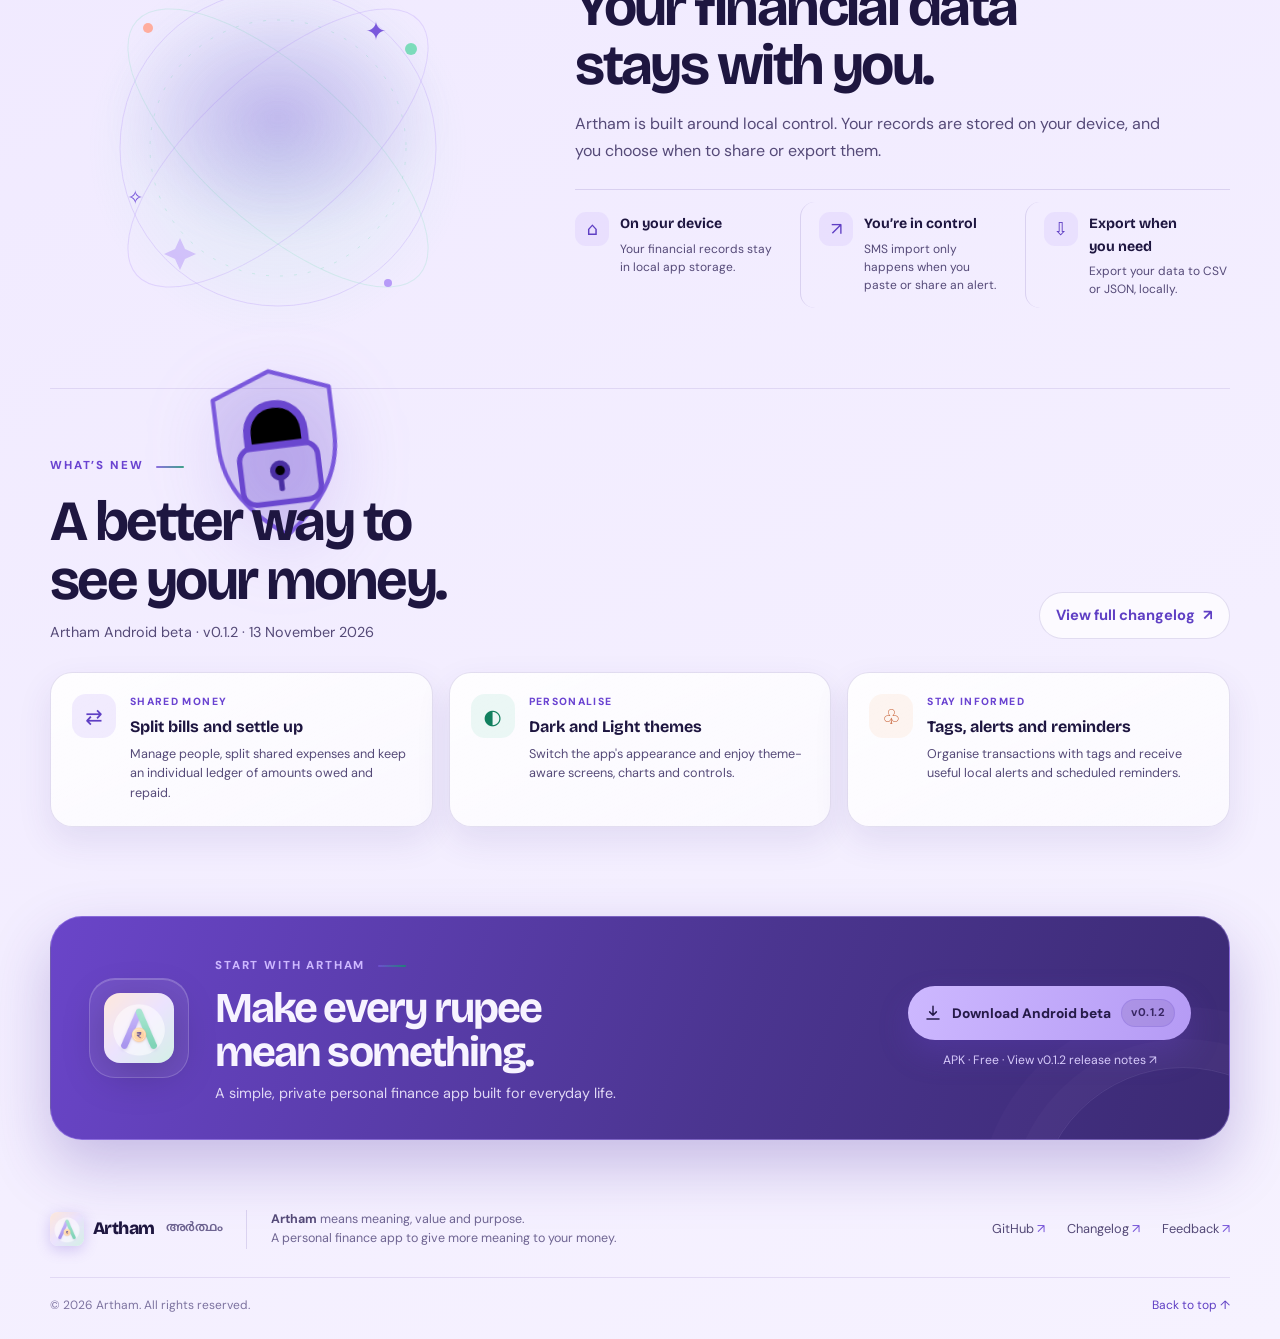
==== commit aa9297ef: "Add SVG artwork to key landing page sections" ====
--- a/index.html
+++ b/index.html
@@ -80,6 +80,7 @@
         </div>
 
         <div class="hero-art reveal" aria-label="Preview of the Artham app">
+          <img class="hero-vector-art" src="img/hero-orbit.svg" alt="" aria-hidden="true" width="620" height="560">
           <div class="hero-orbit orbit-a"></div><div class="hero-orbit orbit-b"></div>
           <div class="hero-phone phone-left"><img src="img/activity.webp" alt="Artham Activity screen showing transaction history" loading="eager"></div>
           <div class="hero-phone phone-right"><img src="img/budgets.webp" alt="Artham Budgets screen preview" loading="eager"></div>
@@ -147,6 +148,7 @@
           <a class="text-link" href="#download">Explore Artham <span aria-hidden="true">↗</span></a>
         </div>
         <div class="shared-visual reveal" aria-label="Illustration of a shared expense split">
+          <img class="shared-vector-art" src="img/shared-money.svg" alt="" aria-hidden="true" width="520" height="420">
           <div class="shared-orbit" aria-hidden="true"></div>
           <div class="shared-total glass-card">
             <span class="shared-label">DINNER BILL</span>
@@ -172,6 +174,7 @@
 
       <section class="privacy-section section-wrap" id="privacy" aria-labelledby="privacy-title">
         <div class="privacy-art reveal" aria-hidden="true">
+          <img class="privacy-vector-art" src="img/privacy-orbit.svg" alt="" width="420" height="420">
           <div class="privacy-halo"></div>
           <div class="shield-card"><svg viewBox="0 0 160 180"><path d="M80 12 135 33v43c0 41-24 69-55 91C49 145 25 117 25 76V33L80 12Z"/><path d="M80 43c-16 0-27 12-27 27v12h54V70c0-15-11-27-27-27Z"/><rect x="43" y="82" width="74" height="54" rx="13"/><circle cx="80" cy="106" r="7"/><path d="M80 113v10"/></svg></div>
           <span class="privacy-spark spark-one">✦</span><span class="privacy-spark spark-two">✧</span>
--- a/assets/css/styles.css
+++ b/assets/css/styles.css
@@ -216,3 +216,133 @@
 [data-theme="light"] .download-panel{background:linear-gradient(110deg,#6a45c9,#4b3590 58%,#3b2a73);border-color:rgba(190,165,255,.4)}
 [data-theme="light"] .download-copy p{color:#e1d8f5}
 [data-theme="light"] .download-panel .button-download{color:#261b49}
+
+
+/* ------------------------------------------------------------------
+   Hybrid redesign refinement — premium fintech + soft glass + editorial
+   Balanced motion; preserves the existing Artham palette and typography.
+------------------------------------------------------------------- */
+:root{
+  --glass-surface:rgba(255,255,255,.055);
+  --glass-edge:rgba(226,215,255,.19);
+  --motion-ease:cubic-bezier(.2,.75,.2,1);
+}
+.site-header{
+  transition:background .3s ease,border-color .3s ease,box-shadow .3s ease;
+}
+.site-header.is-stuck{
+  background:rgba(23,19,41,.76);
+  -webkit-backdrop-filter:blur(20px) saturate(145%);
+  backdrop-filter:blur(20px) saturate(145%);
+  border-bottom-color:rgba(226,215,255,.13);
+  box-shadow:0 12px 35px rgba(0,0,0,.12);
+}
+.hero{position:relative}
+.hero-copy{max-width:590px}
+.hero-kicker{letter-spacing:.17em}
+.hero h1{max-width:10ch}
+.hero-art::before{
+  content:"";position:absolute;inset:7% 4%;z-index:-2;border-radius:50%;
+  background:radial-gradient(ellipse,rgba(166,135,239,.17),rgba(124,221,187,.055) 48%,transparent 72%);
+  filter:blur(18px);animation:ambient-breathe 12s ease-in-out infinite alternate;
+}
+@keyframes ambient-breathe{from{transform:scale(.94);opacity:.72}to{transform:scale(1.08);opacity:1}}
+.hero-phone{transition:box-shadow .35s ease,filter .35s ease}
+.hero-phone img{display:block}
+.phone-main{animation:phone-drift 6.5s ease-in-out infinite}
+.phone-left{animation:phone-drift-left 7.5s ease-in-out -1.8s infinite}
+.phone-right{animation:phone-drift-right 8s ease-in-out -3s infinite}
+@keyframes phone-drift{0%,100%{translate:0 0}50%{translate:0 -9px}}
+@keyframes phone-drift-left{0%,100%{translate:0 0}50%{translate:0 7px}}
+@keyframes phone-drift-right{0%,100%{translate:0 0}50%{translate:0 -6px}}
+.product-card,.update-card,.feature-item,.download-panel{
+  position:relative;isolation:isolate;
+}
+.product-card::after,.update-card::after{
+  content:"";position:absolute;inset:0;border-radius:inherit;pointer-events:none;opacity:0;
+  background:radial-gradient(260px circle at var(--spot-x,50%) var(--spot-y,50%),rgba(190,165,255,.13),transparent 70%);
+  transition:opacity .3s ease;z-index:-1;
+}
+.product-card:hover::after,.update-card:hover::after{opacity:1}
+.product-card{transform:translateY(0);transition:transform .32s var(--motion-ease),border-color .3s ease,background .3s ease}
+.product-card:hover{transform:translateY(-6px)}
+.feature-item{padding:9px;border-radius:18px;margin:-9px;transition:background .25s ease,transform .25s ease}
+.feature-item:hover{background:rgba(255,255,255,.035);transform:translateX(3px)}
+.feature-glyph{transition:transform .3s var(--motion-ease),box-shadow .3s ease}
+.feature-item:hover .feature-glyph{transform:translateY(-3px) rotate(-5deg);box-shadow:0 9px 20px rgba(150,119,230,.13)}
+.privacy-art{isolation:isolate}
+.shield-card{animation:shield-float 6s ease-in-out infinite}
+@keyframes shield-float{0%,100%{translate:0 0}50%{translate:0 -8px}}
+.download-panel{overflow:hidden}
+.download-brand{transition:transform .35s var(--motion-ease),box-shadow .35s ease}
+.download-panel:hover .download-brand{transform:translateY(-3px) rotate(-3deg);box-shadow:0 15px 35px rgba(151,120,230,.16)}
+.button-primary,.button-download{transform:translate(var(--button-x,0),var(--button-y,0));transition:transform .2s ease,box-shadow .2s ease,filter .2s ease}
+.button-primary:hover,.button-download:hover{box-shadow:0 18px 40px rgba(151,120,230,.34)}
+.shared-spotlight{
+  display:grid;grid-template-columns:minmax(0,.92fr) minmax(0,1.08fr);
+  align-items:center;gap:clamp(35px,7vw,90px);
+  margin:26px 0 30px;padding:clamp(28px,5vw,62px);
+  border:1px solid rgba(197,174,255,.2);border-radius:34px;
+  background:linear-gradient(125deg,rgba(113,84,177,.22),rgba(255,255,255,.035) 68%);
+  box-shadow:var(--shadow);overflow:hidden;position:relative;isolation:isolate;
+}
+.shared-spotlight::before{
+  content:"";position:absolute;width:430px;height:430px;border-radius:50%;right:-160px;top:-230px;z-index:-1;
+  background:radial-gradient(circle,rgba(124,221,187,.12),transparent 68%);filter:blur(12px);
+}
+.shared-copy h2{font-family:var(--display);font-size:clamp(2.35rem,4.6vw,3.55rem);line-height:1.04;letter-spacing:-.045em;margin:15px 0}
+.shared-copy h2 span{color:#c6afff}
+.shared-copy>p{color:var(--muted);max-width:440px;line-height:1.75;margin-bottom:20px}
+.shared-points{list-style:none;margin:0 0 25px;padding:0;display:grid;gap:11px;color:#ddd5ed;font-size:.9rem}
+.shared-points li{display:flex;align-items:center;gap:10px}
+.shared-points li span{display:grid;place-items:center;width:21px;height:21px;flex:none;border-radius:50%;background:rgba(124,221,187,.13);color:var(--mint);font-size:.75rem;font-weight:800}
+.shared-visual{min-height:390px;position:relative;display:flex;flex-direction:column;align-items:center;justify-content:center;gap:0}
+.shared-orbit{position:absolute;width:340px;height:340px;border:1px solid rgba(197,174,255,.15);border-radius:50%;box-shadow:0 0 90px rgba(142,110,222,.12),inset 0 0 70px rgba(142,110,222,.06)}
+.glass-card{background:rgba(42,34,68,.76);border:1px solid rgba(226,215,255,.19);box-shadow:0 18px 40px rgba(0,0,0,.17),inset 0 1px 0 rgba(255,255,255,.08);-webkit-backdrop-filter:blur(18px);backdrop-filter:blur(18px)}
+.shared-total{position:relative;z-index:2;min-width:210px;padding:19px 28px;border-radius:22px;text-align:center;animation:shared-pop .7s var(--motion-ease) both}
+.shared-label{display:block;color:#b9a9dc;font-size:.65rem;font-weight:800;letter-spacing:.15em}
+.shared-total>strong{display:block;font-family:var(--display);font-size:2.3rem;letter-spacing:-.04em;margin:3px 0}
+.shared-caption{font-size:.75rem;color:var(--muted)}
+.shared-connector{height:38px;width:62%;display:flex;justify-content:space-around;position:relative}
+.shared-connector::before{content:"";position:absolute;top:0;left:25%;right:25%;height:100%;border-left:1px solid rgba(182,154,248,.35);border-right:1px solid rgba(124,221,187,.35)}
+.shared-connector span{width:7px;height:7px;border-radius:50%;background:var(--purple);margin-top:15px;box-shadow:0 0 14px rgba(182,154,248,.55)}
+.shared-connector span+span{background:var(--mint);box-shadow:0 0 14px rgba(124,221,187,.45)}
+.shared-people{width:min(100%,430px);display:grid;gap:11px;position:relative;z-index:2}
+.shared-person{display:flex;align-items:center;gap:12px;padding:13px 15px;border-radius:17px;animation:shared-pop .7s var(--motion-ease) both}
+.shared-person:nth-child(2){animation-delay:120ms}
+.person-avatar{width:38px;height:38px;display:grid;place-items:center;border-radius:13px;font-weight:800;font-family:var(--display)}
+.avatar-one{background:rgba(182,154,248,.2);color:#d5c3ff}
+.avatar-two{background:rgba(124,221,187,.17);color:#8ce4c5}
+.person-copy{display:grid;line-height:1.25;flex:1}
+.person-copy strong{font-size:.85rem}
+.person-copy small{font-size:.68rem;color:var(--muted);margin-top:3px}
+.person-amount{font-family:var(--display);font-size:1rem;letter-spacing:-.02em}
+.shared-settled{position:relative;z-index:2;margin-top:17px;padding:8px 14px;border-radius:999px;background:rgba(124,221,187,.1);border:1px solid rgba(124,221,187,.18);color:#a1e8cf;font-size:.73rem;font-weight:700}
+.shared-settled span{margin-right:5px}
+@keyframes shared-pop{from{opacity:0;transform:translateY(12px) scale(.985)}to{opacity:1;transform:translateY(0) scale(1)}}
+.site-footer{row-gap:20px}
+.footer-links a,.release-link,.text-link{transition:color .2s ease,opacity .2s ease}
+@media(max-width:900px){
+  .shared-spotlight{grid-template-columns:1fr;gap:20px}
+  .shared-copy{max-width:650px}
+  .shared-visual{min-height:370px}
+}
+@media(max-width:560px){
+  .shared-spotlight{padding:26px 20px;border-radius:27px;margin-top:10px}
+  .shared-visual{min-height:330px}
+  .shared-orbit{width:285px;height:285px}
+  .shared-total{min-width:185px;padding:15px 22px}
+  .shared-total>strong{font-size:2rem}
+  .shared-person{padding:11px 12px;gap:9px}
+  .person-amount{font-size:.9rem}
+  .hero{padding-top:48px}
+  .hero-art{min-height:420px}
+  .floating-note{padding:9px 11px}
+  .floating-note strong{font-size:.72rem}
+  .note-balance{left:0;bottom:56px}
+  .note-privacy{right:0;bottom:22px}
+}
+@media(prefers-reduced-motion:reduce){
+  .hero-art::before,.phone-main,.phone-left,.phone-right,.shield-card,.shared-total,.shared-person{animation:none!important}
+  .product-card,.feature-item,.feature-glyph,.download-brand,.button-primary,.button-download{transition:none!important}
+}
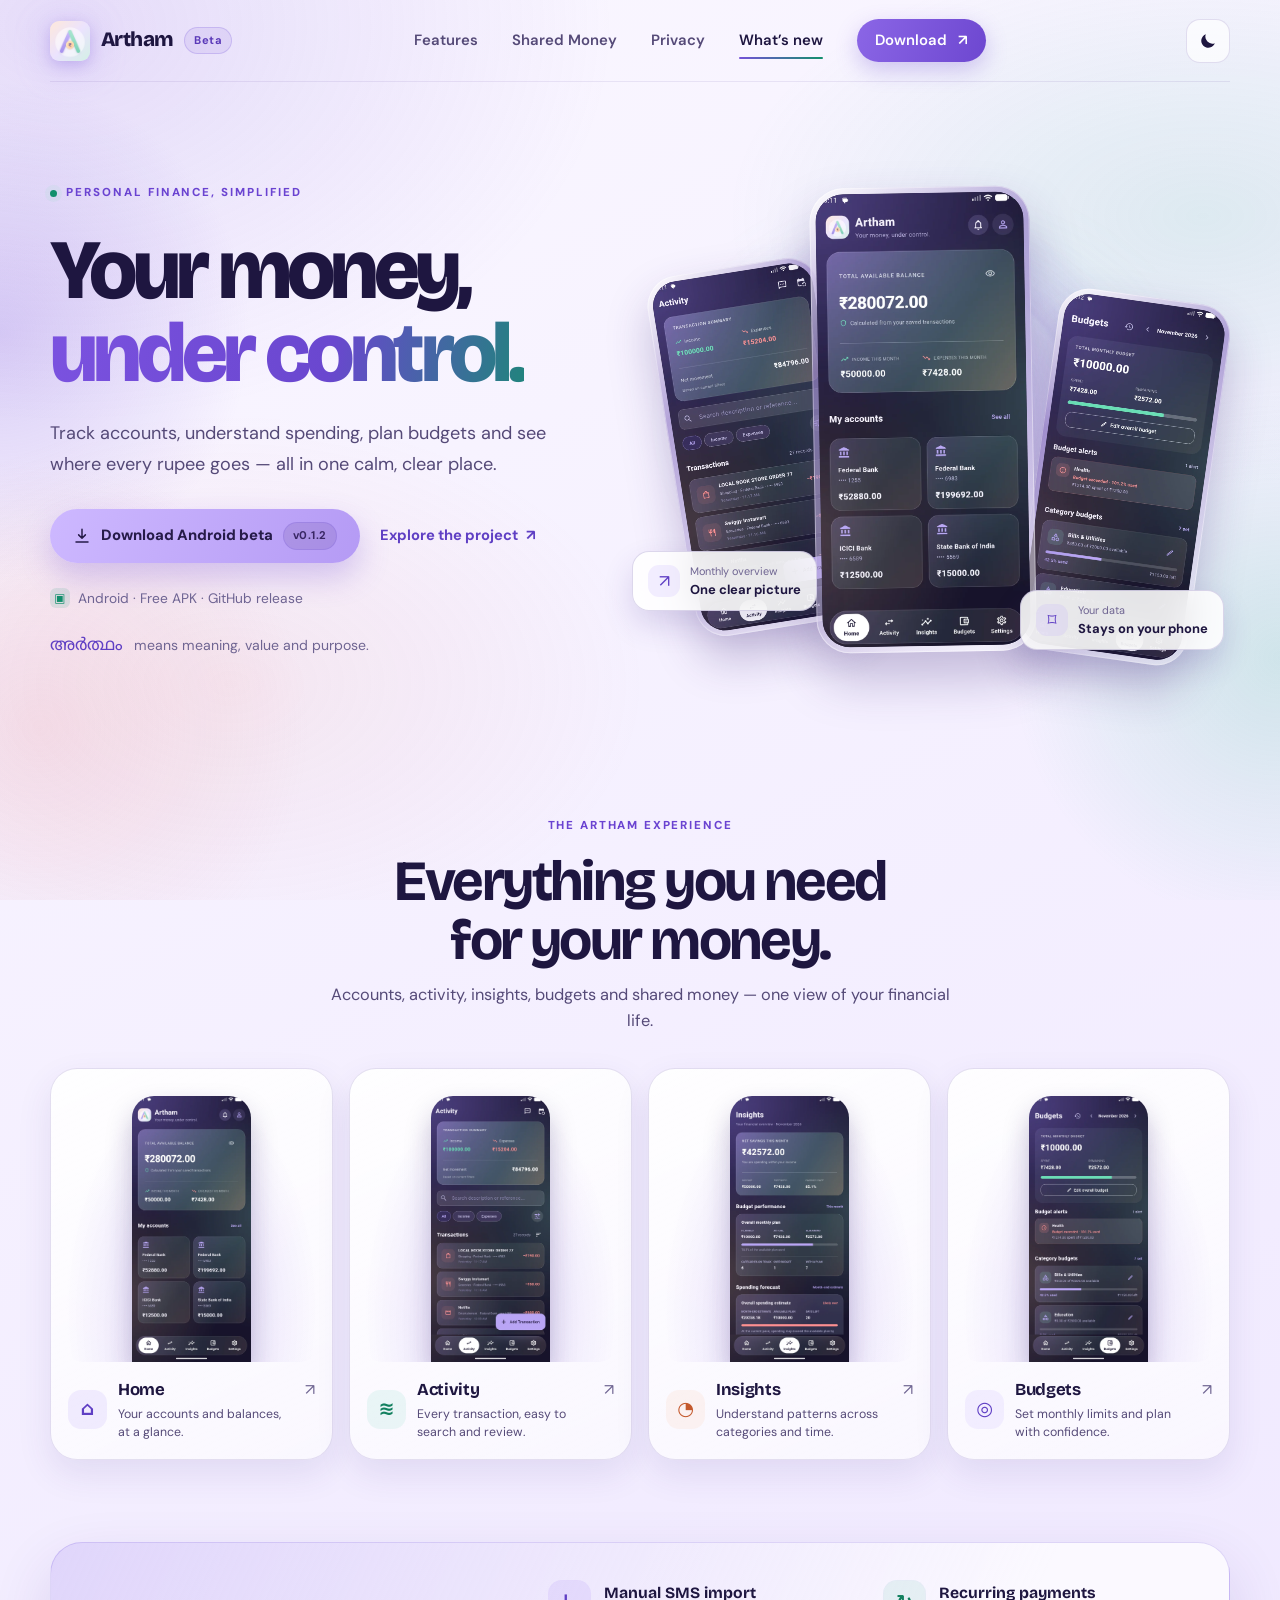
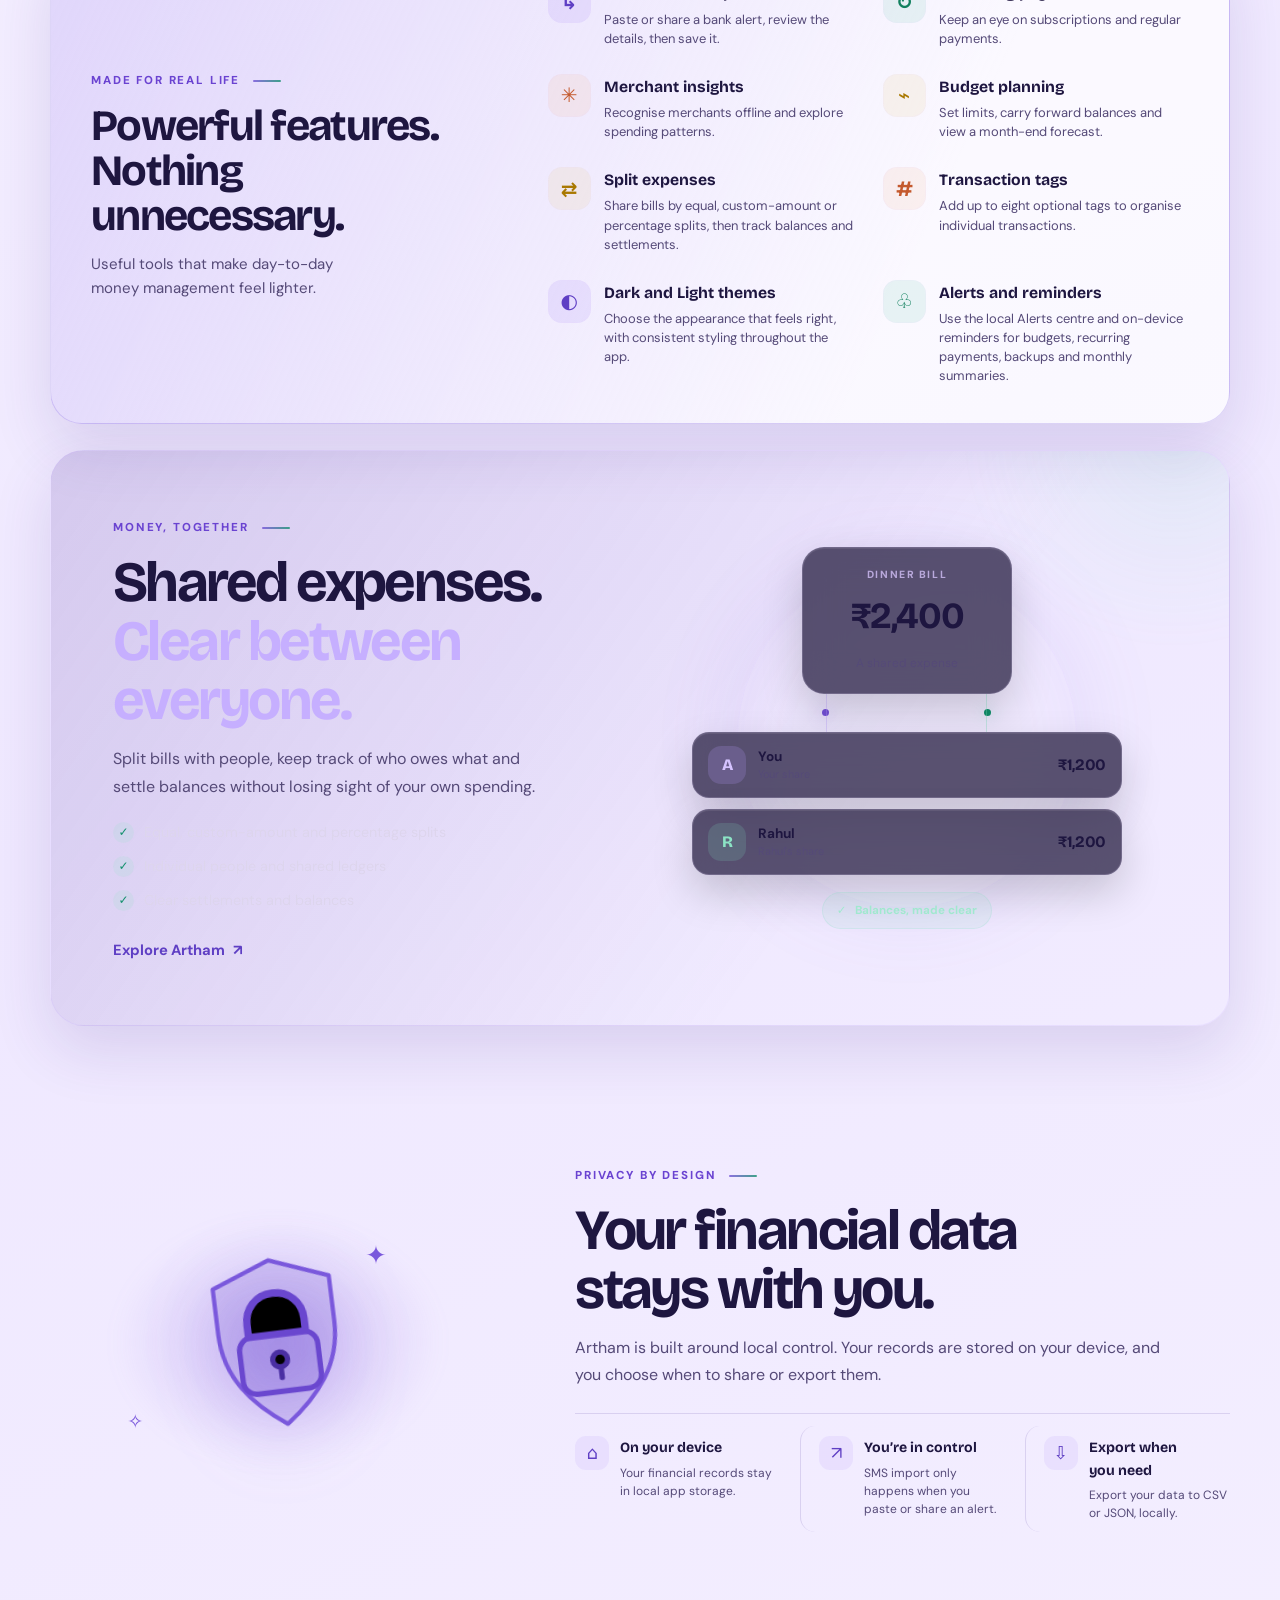
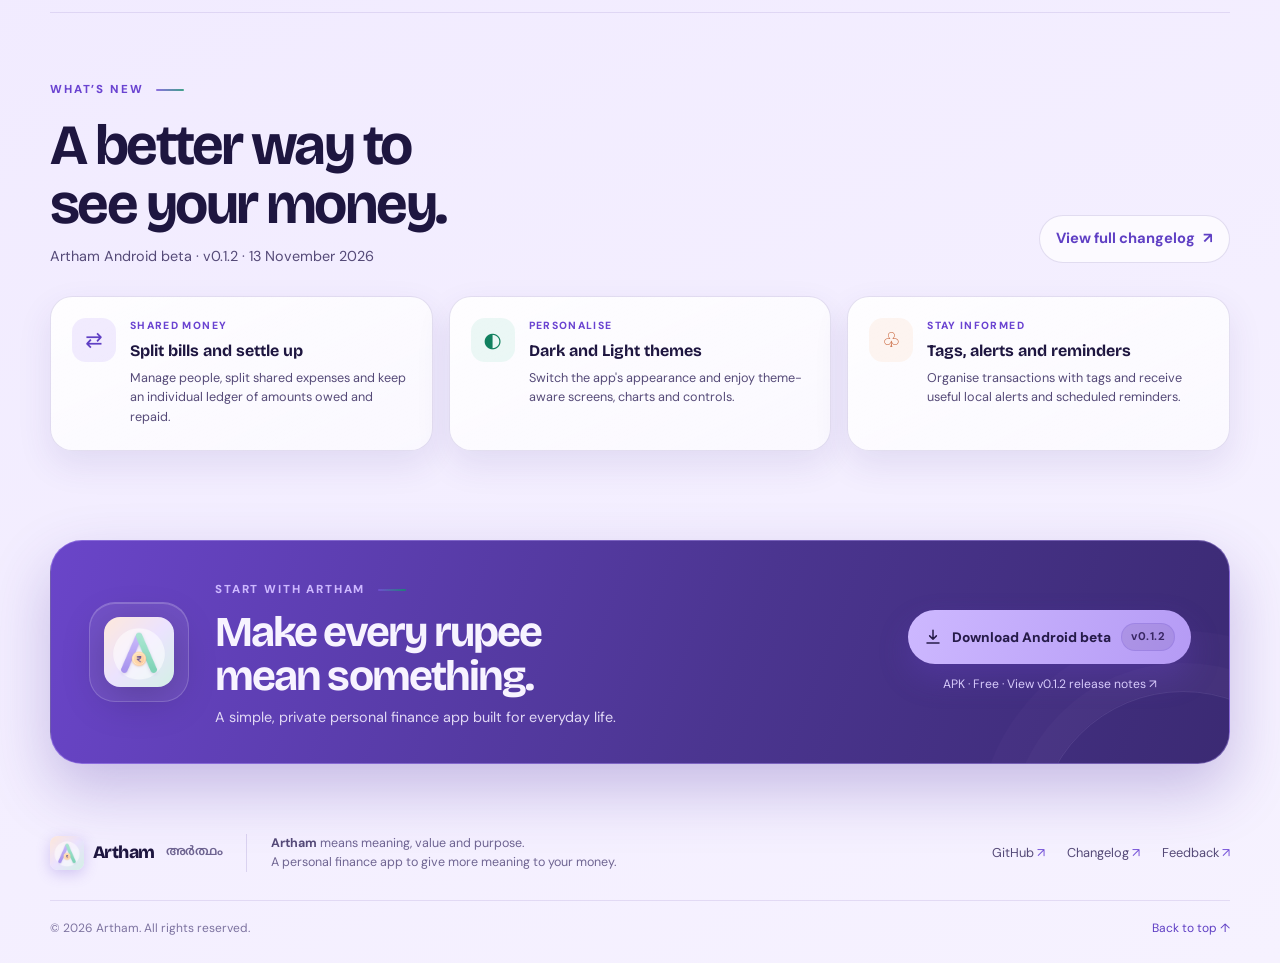
==== commit a378c03b: "Revert latest website motion and SVG changes" ====
--- a/index.html
+++ b/index.html
@@ -80,7 +80,6 @@
         </div>
 
         <div class="hero-art reveal" aria-label="Preview of the Artham app">
-          <img class="hero-vector-art" src="img/hero-orbit.svg" alt="" aria-hidden="true" width="620" height="560">
           <div class="hero-orbit orbit-a"></div><div class="hero-orbit orbit-b"></div>
           <div class="hero-phone phone-left"><img src="img/activity.webp" alt="Artham Activity screen showing transaction history" loading="eager"></div>
           <div class="hero-phone phone-right"><img src="img/budgets.webp" alt="Artham Budgets screen preview" loading="eager"></div>
@@ -148,7 +147,6 @@
           <a class="text-link" href="#download">Explore Artham <span aria-hidden="true">↗</span></a>
         </div>
         <div class="shared-visual reveal" aria-label="Illustration of a shared expense split">
-          <img class="shared-vector-art" src="img/shared-money.svg" alt="" aria-hidden="true" width="520" height="420">
           <div class="shared-orbit" aria-hidden="true"></div>
           <div class="shared-total glass-card">
             <span class="shared-label">DINNER BILL</span>
@@ -174,7 +172,6 @@
 
       <section class="privacy-section section-wrap" id="privacy" aria-labelledby="privacy-title">
         <div class="privacy-art reveal" aria-hidden="true">
-          <img class="privacy-vector-art" src="img/privacy-orbit.svg" alt="" width="420" height="420">
           <div class="privacy-halo"></div>
           <div class="shield-card"><svg viewBox="0 0 160 180"><path d="M80 12 135 33v43c0 41-24 69-55 91C49 145 25 117 25 76V33L80 12Z"/><path d="M80 43c-16 0-27 12-27 27v12h54V70c0-15-11-27-27-27Z"/><rect x="43" y="82" width="74" height="54" rx="13"/><circle cx="80" cy="106" r="7"/><path d="M80 113v10"/></svg></div>
           <span class="privacy-spark spark-one">✦</span><span class="privacy-spark spark-two">✧</span>
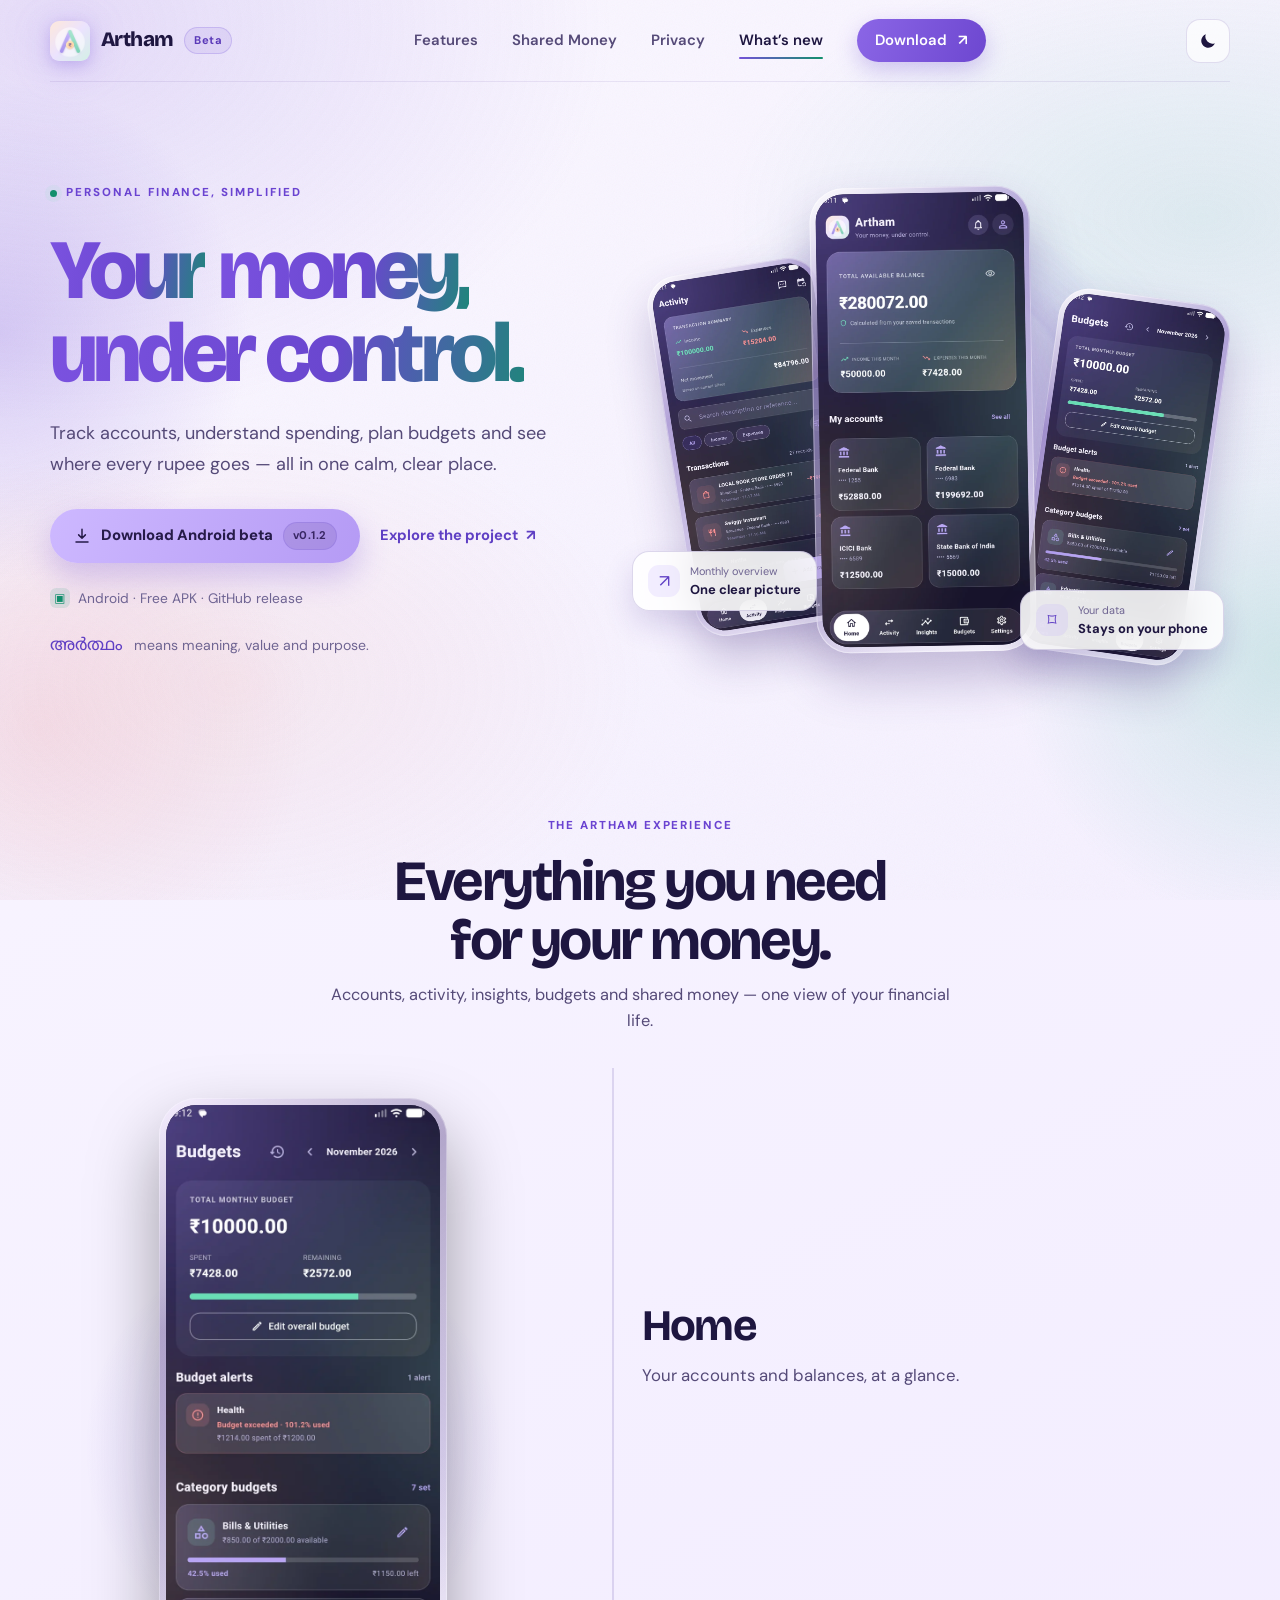
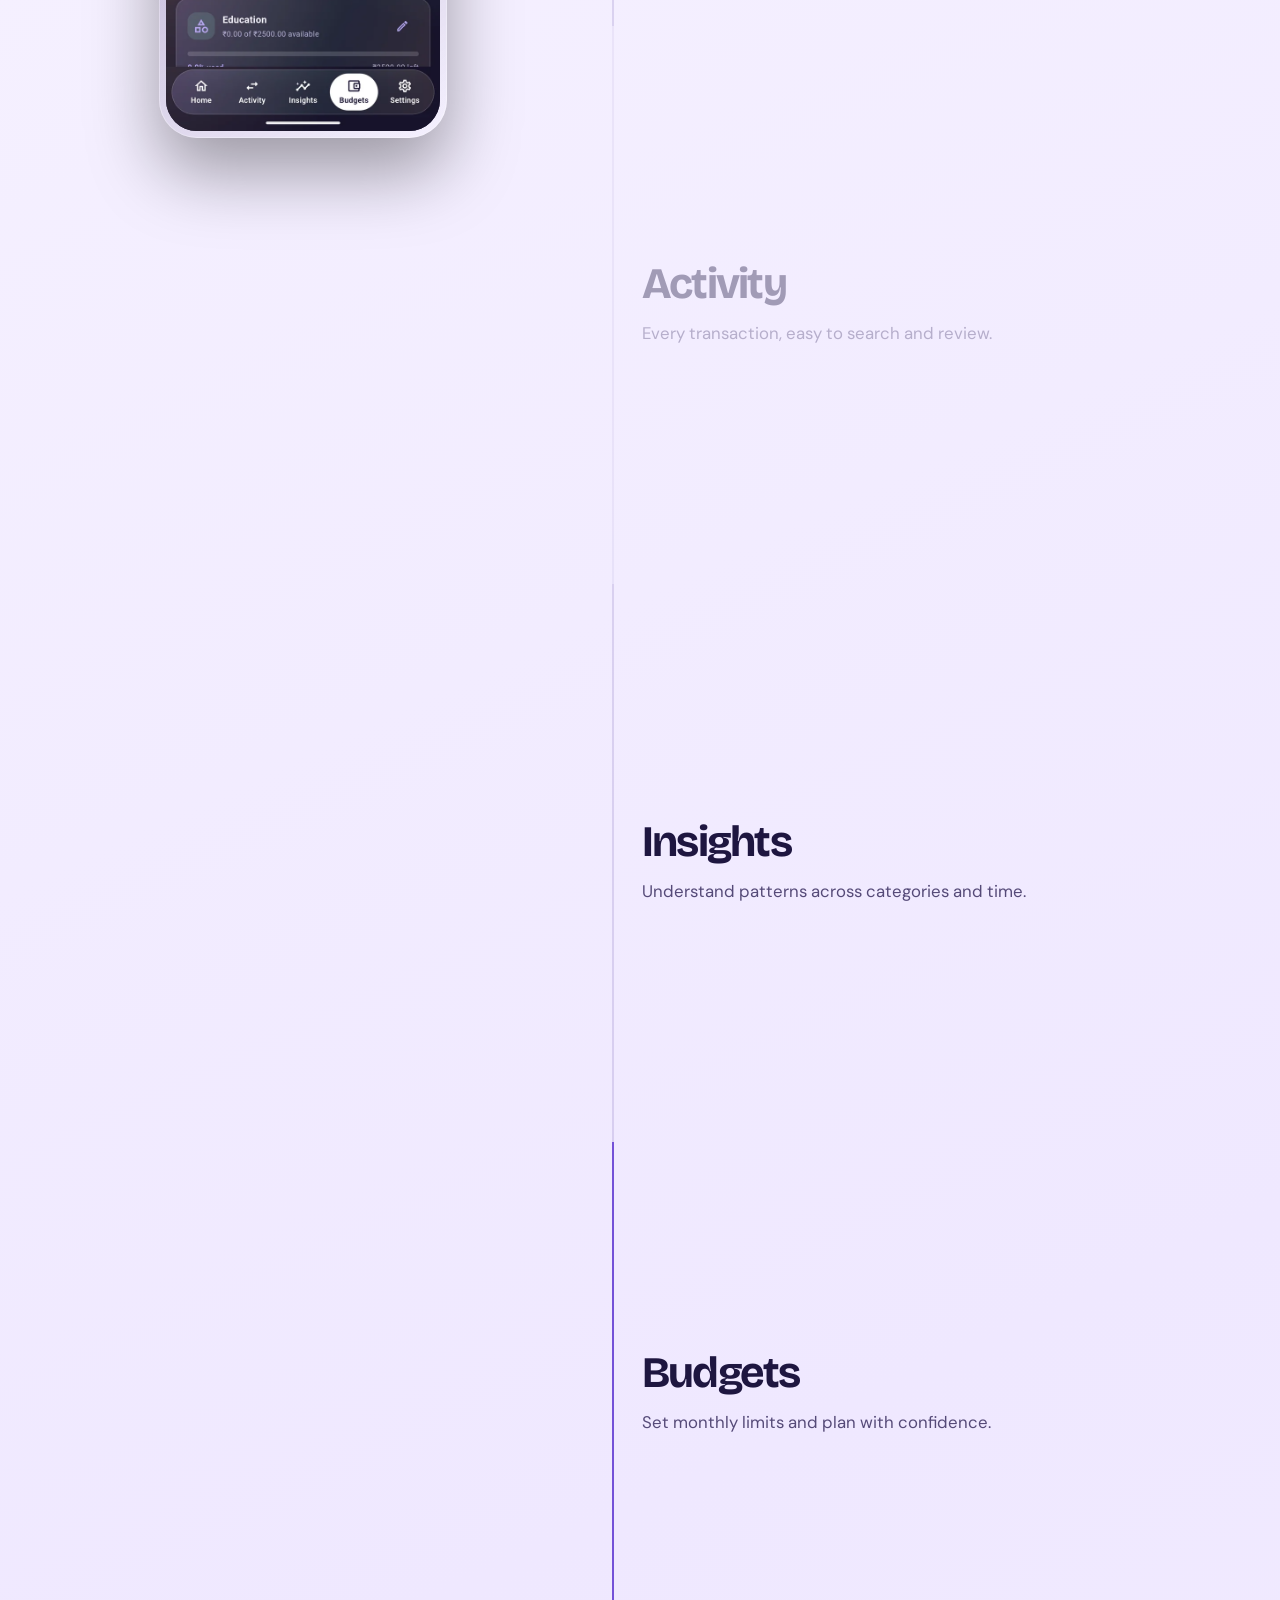
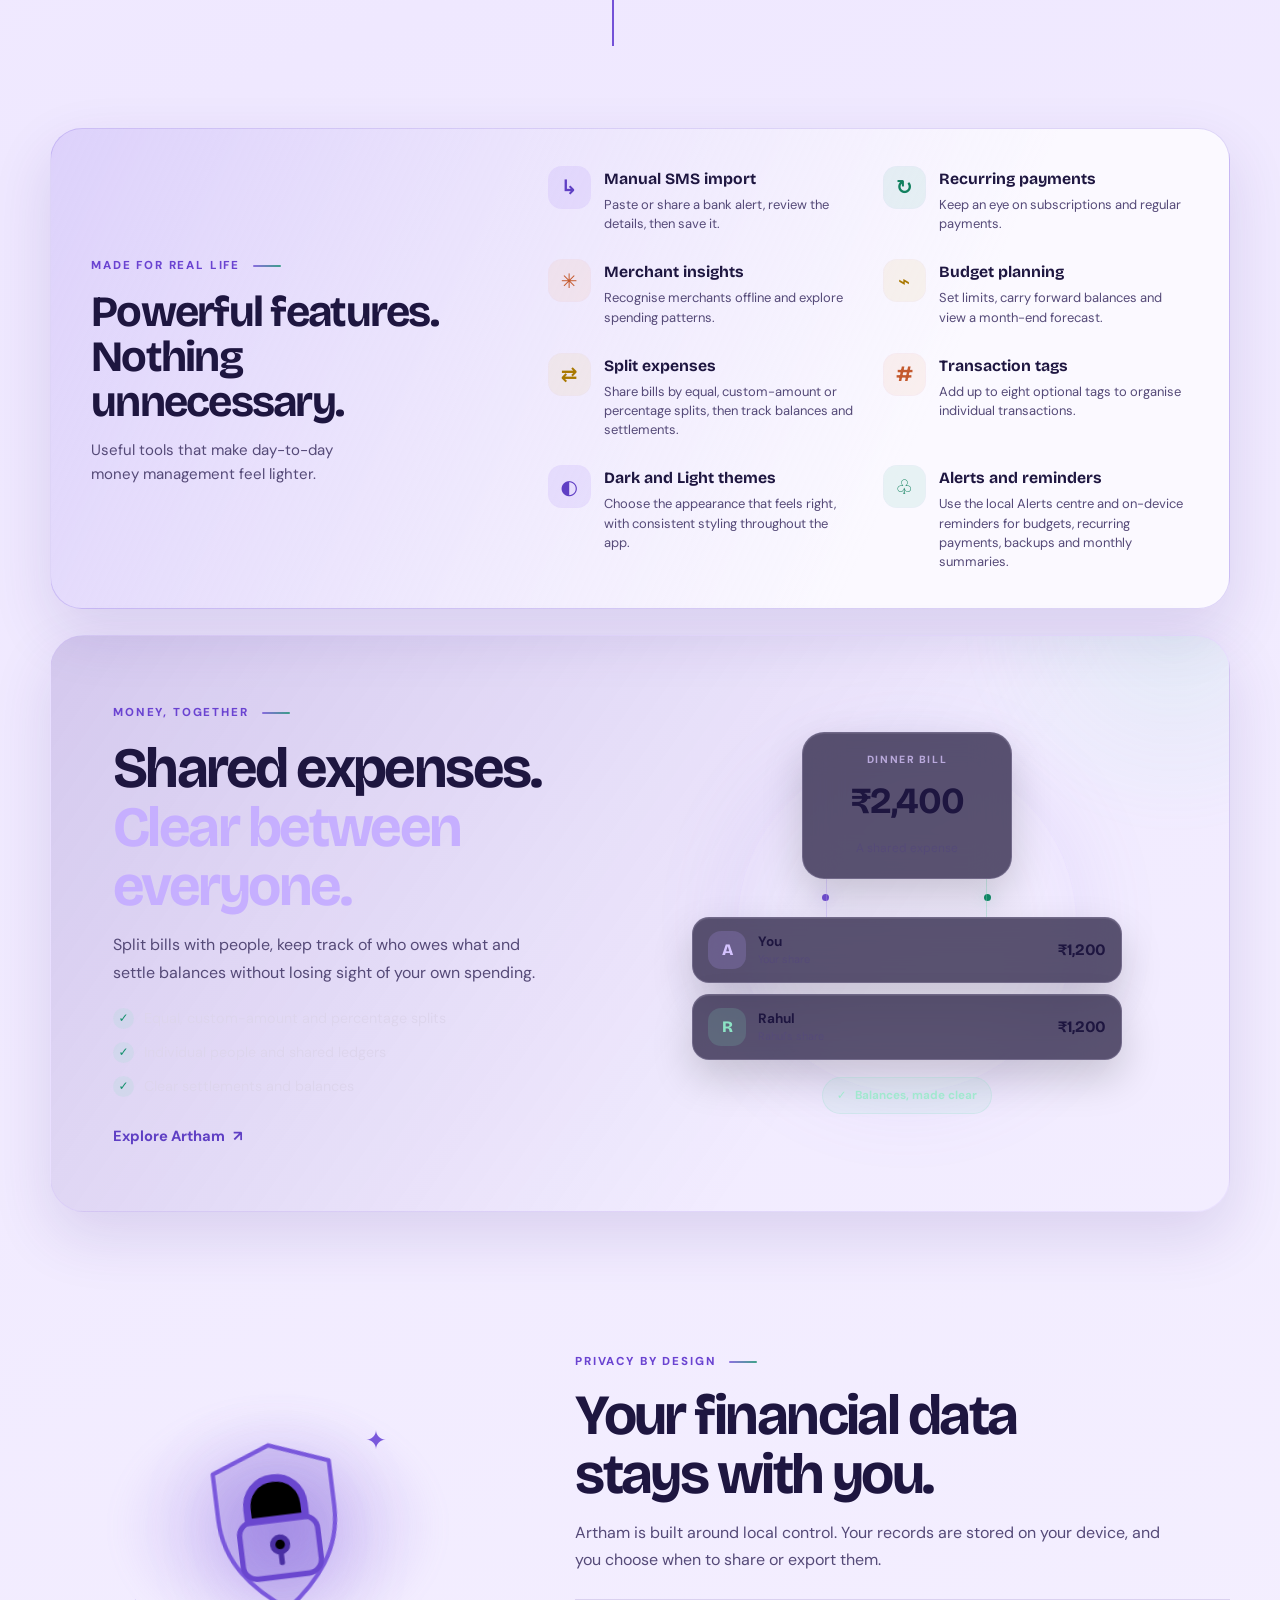
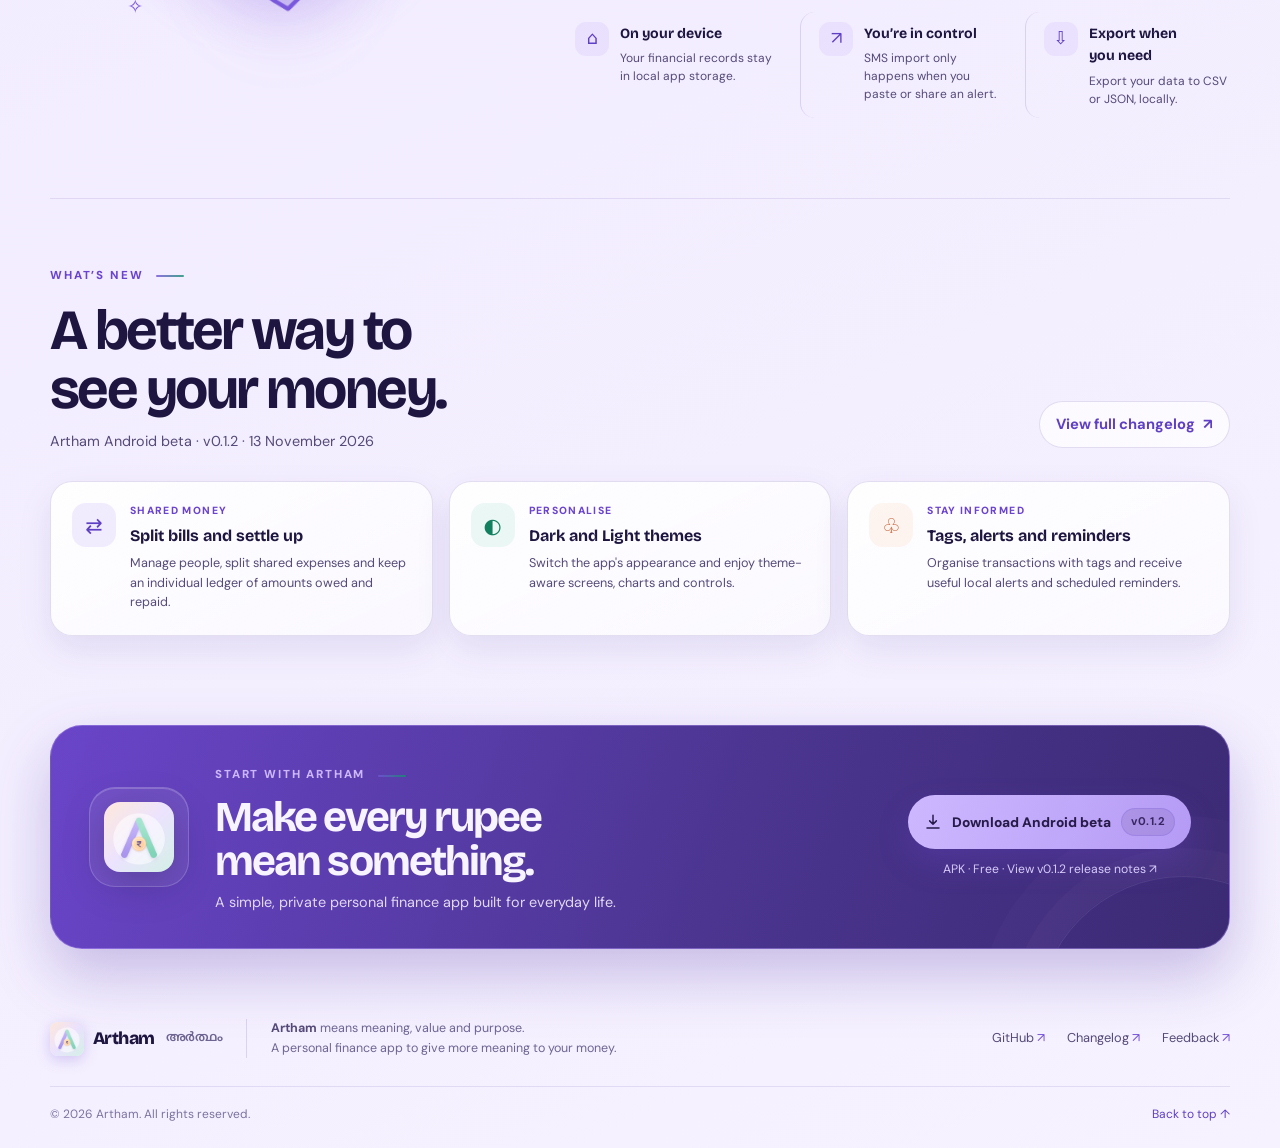
==== commit 7ea794a5: "feat: pinned phone tour, theme circle reveal, headline word reveal, confetti, cursor orb, grain Co-A" ====
--- a/index.html
+++ b/index.html
@@ -29,6 +29,7 @@
   <link rel="preconnect" href="https://fonts.gstatic.com" crossorigin>
   <link href="https://fonts.googleapis.com/css2?family=Bricolage+Grotesque:opsz,wght@12..96,500;12..96,600;12..96,700;12..96,800&family=DM+Sans:wght@400;500;600;700&family=Noto+Sans+Malayalam:wght@500;700&display=swap" rel="stylesheet">
   <link rel="stylesheet" href="assets/css/styles.css?v=20261114-theme">
+  <link rel="stylesheet" href="assets/css/motion.css?v=20261119">
 </head>
 <body>
   <a class="skip-link" href="#main">Skip to content</a>
@@ -113,6 +114,23 @@
             <div class="product-caption"><span class="product-icon icon-budgets">◎</span><div><h3>Budgets</h3><p>Set monthly limits and plan with confidence.</p></div><span class="card-arrow" aria-hidden="true">↗</span></div>
           </article>
         </div>
+        <div class="tour" data-tour data-active="0">
+          <div class="tour-stage" aria-hidden="true">
+            <div class="tour-glow"></div>
+            <div class="tour-phone">
+              <img class="is-active" src="img/home.webp" alt="" loading="lazy">
+              <img src="img/activity.webp" alt="" loading="lazy">
+              <img src="img/insights.webp" alt="" loading="lazy">
+              <img src="img/budgets.webp" alt="" loading="lazy">
+            </div>
+          </div>
+          <div class="tour-steps">
+            <article class="tour-step is-active"><h3>Home</h3><p>Your accounts and balances, at a glance.</p></article>
+            <article class="tour-step"><h3>Activity</h3><p>Every transaction, easy to search and review.</p></article>
+            <article class="tour-step"><h3>Insights</h3><p>Understand patterns across categories and time.</p></article>
+            <article class="tour-step"><h3>Budgets</h3><p>Set monthly limits and plan with confidence.</p></article>
+          </div>
+        </div>
       </section>
 
       <section class="feature-band section-wrap reveal" aria-labelledby="power-title">
@@ -228,5 +246,6 @@
     <p class="lightbox-caption"></p>
   </div>
   <script src="assets/js/main.js" defer></script>
+  <script src="assets/js/motion.js" defer></script>
 </body>
 </html>
--- a/assets/css/motion.css
+++ b/assets/css/motion.css
@@ -0,0 +1,50 @@
+/* Motion layer: headline words, pinned phone tour, theme reveal, confetti, cursor orb, grain.
+   Every effect is skipped under prefers-reduced-motion. */
+
+/* Headline: first line arrives word by word, blur to sharp ------------------ */
+.h1-word{display:inline-block;animation:word-in .8s cubic-bezier(.2,.75,.2,1) backwards;animation-delay:calc(.28s + var(--i) * .09s)}
+@keyframes word-in{from{opacity:0;transform:translateY(.32em);filter:blur(9px)}to{opacity:1;transform:none;filter:blur(0)}}
+
+/* Pinned phone tour (desktop). The card grid stays for phones and reduced motion. */
+.tour{display:none}
+@media (min-width:900px) and (prefers-reduced-motion:no-preference){
+  .product-grid{display:none}
+  .tour{display:grid;grid-template-columns:minmax(0,.9fr) minmax(0,1.1fr);gap:56px;align-items:start;margin-top:8px}
+  .tour-stage{position:sticky;top:104px;height:calc(100vh - 140px);min-height:520px;max-height:700px;display:grid;place-items:center}
+  .tour-glow{position:absolute;width:420px;height:420px;border-radius:50%;background:radial-gradient(circle,rgba(136,101,224,.34),transparent 68%);transition:transform .8s cubic-bezier(.2,.75,.2,1),background .8s ease}
+  .tour[data-active="1"] .tour-glow{transform:translate(-30px,20px) scale(1.06);background:radial-gradient(circle,rgba(86,190,160,.28),transparent 68%)}
+  .tour[data-active="2"] .tour-glow{transform:translate(30px,-10px) scale(1.1);background:radial-gradient(circle,rgba(245,170,130,.26),transparent 68%)}
+  .tour[data-active="3"] .tour-glow{transform:translate(-10px,30px) scale(1.04);background:radial-gradient(circle,rgba(160,138,246,.34),transparent 68%)}
+  .tour-phone{position:relative;height:min(100%,640px);aspect-ratio:640/1422;padding:7px;border-radius:38px;background:linear-gradient(145deg,rgba(245,237,255,.75),rgba(112,93,151,.5) 28%,rgba(255,255,255,.2));box-shadow:0 34px 70px rgba(0,0,0,.36),inset 0 0 0 1px rgba(255,255,255,.3)}
+  .tour-phone img{position:absolute;inset:7px;width:calc(100% - 14px);height:calc(100% - 14px);object-fit:cover;object-position:top;border-radius:31px;background:#201a39;opacity:0;transform:scale(1.04) translateY(14px);transition:opacity .55s ease,transform .75s cubic-bezier(.2,.75,.2,1)}
+  .tour-phone img.is-active{opacity:1;transform:none}
+  .tour-steps{display:flex;flex-direction:column}
+  .tour-step{min-height:62vh;display:flex;flex-direction:column;justify-content:center;padding:0 0 0 28px;border-left:2px solid var(--line);opacity:.38;transition:opacity .45s ease,border-color .45s ease}
+  .tour-step:last-child{min-height:56vh}
+  .tour-step.is-active{opacity:1;border-left-color:var(--purple)}
+  .tour-step h3{font-size:clamp(2rem,3.4vw,2.8rem);line-height:1.04;letter-spacing:-.04em;margin:0 0 12px}
+  .tour-step p{max-width:420px;color:var(--muted);font-size:1.05rem;line-height:1.7;margin:0}
+}
+
+/* Theme switch: circle grows from the toggle ------------------------------- */
+::view-transition-old(root),::view-transition-new(root){animation:none;mix-blend-mode:normal}
+::view-transition-old(root){z-index:1}
+::view-transition-new(root){z-index:2}
+
+/* Confetti on download ------------------------------------------------------ */
+.confetti{position:fixed;z-index:200;left:0;top:0;width:8px;height:12px;border-radius:2px;pointer-events:none;will-change:transform,opacity}
+
+/* Cursor orb (fine pointers only) ------------------------------------------- */
+.cursor-orb{position:fixed;z-index:150;left:0;top:0;width:18px;height:18px;margin:-9px 0 0 -9px;border-radius:50%;border:1.5px solid var(--purple);background:rgba(182,154,248,.14);pointer-events:none;opacity:0;transition:opacity .25s ease,width .3s cubic-bezier(.2,.8,.2,1),height .3s cubic-bezier(.2,.8,.2,1),margin .3s cubic-bezier(.2,.8,.2,1),background .25s ease;will-change:transform}
+.cursor-orb.is-on{opacity:1}
+.cursor-orb.is-link{width:44px;height:44px;margin:-22px 0 0 -22px;background:rgba(182,154,248,.2)}
+
+/* Film grain over the aurora ------------------------------------------------ */
+.ambient-layer::after{content:"";position:absolute;inset:0;opacity:.06;background-image:url("data:image/svg+xml,%3Csvg xmlns='http://www.w3.org/2000/svg' width='160' height='160'%3E%3Cfilter id='n'%3E%3CfeTurbulence type='fractalNoise' baseFrequency='.9' numOctaves='2' stitchTiles='stitch'/%3E%3C/filter%3E%3Crect width='100%25' height='100%25' filter='url(%23n)'/%3E%3C/svg%3E")}
+[data-theme="light"] .ambient-layer::after{opacity:.04}
+
+@media (prefers-reduced-motion:reduce){
+  .h1-word{animation:none}
+  .cursor-orb,.confetti{display:none}
+  ::view-transition-group(*),::view-transition-old(*),::view-transition-new(*){animation:none!important}
+}
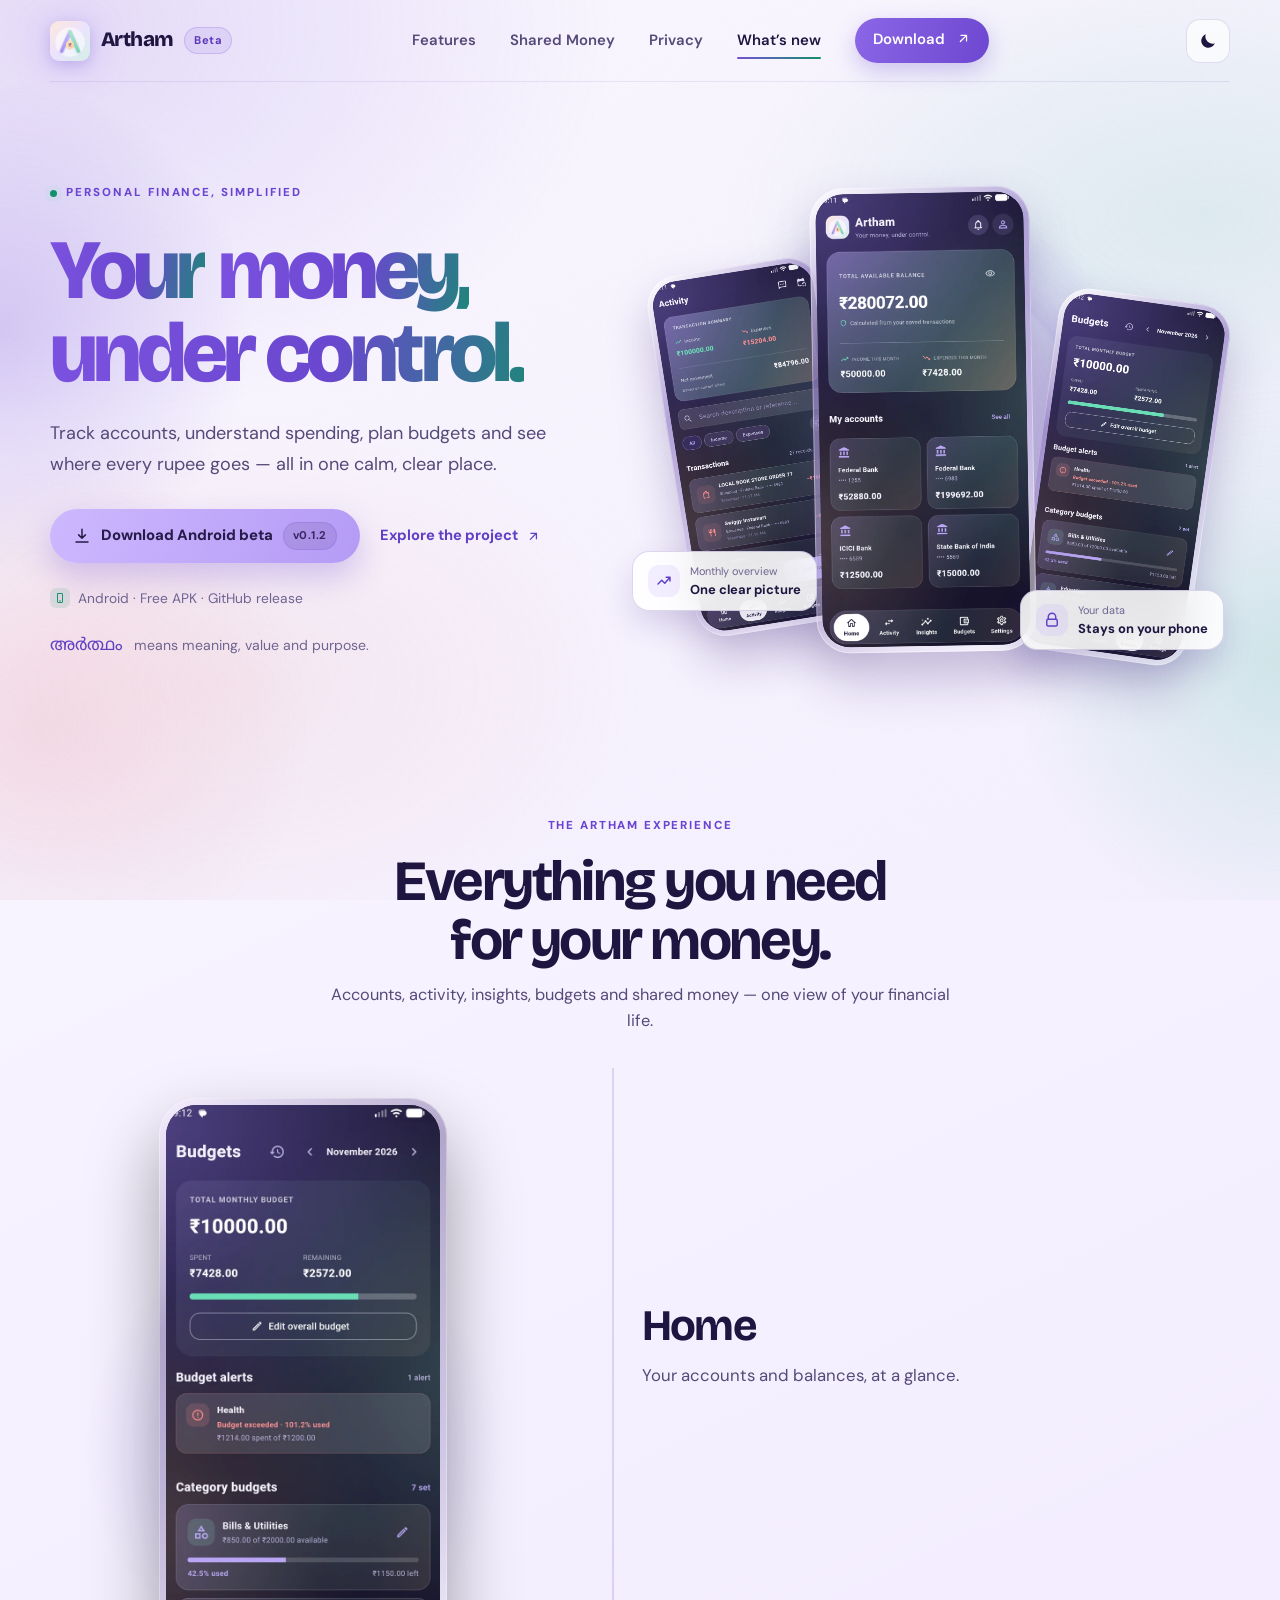
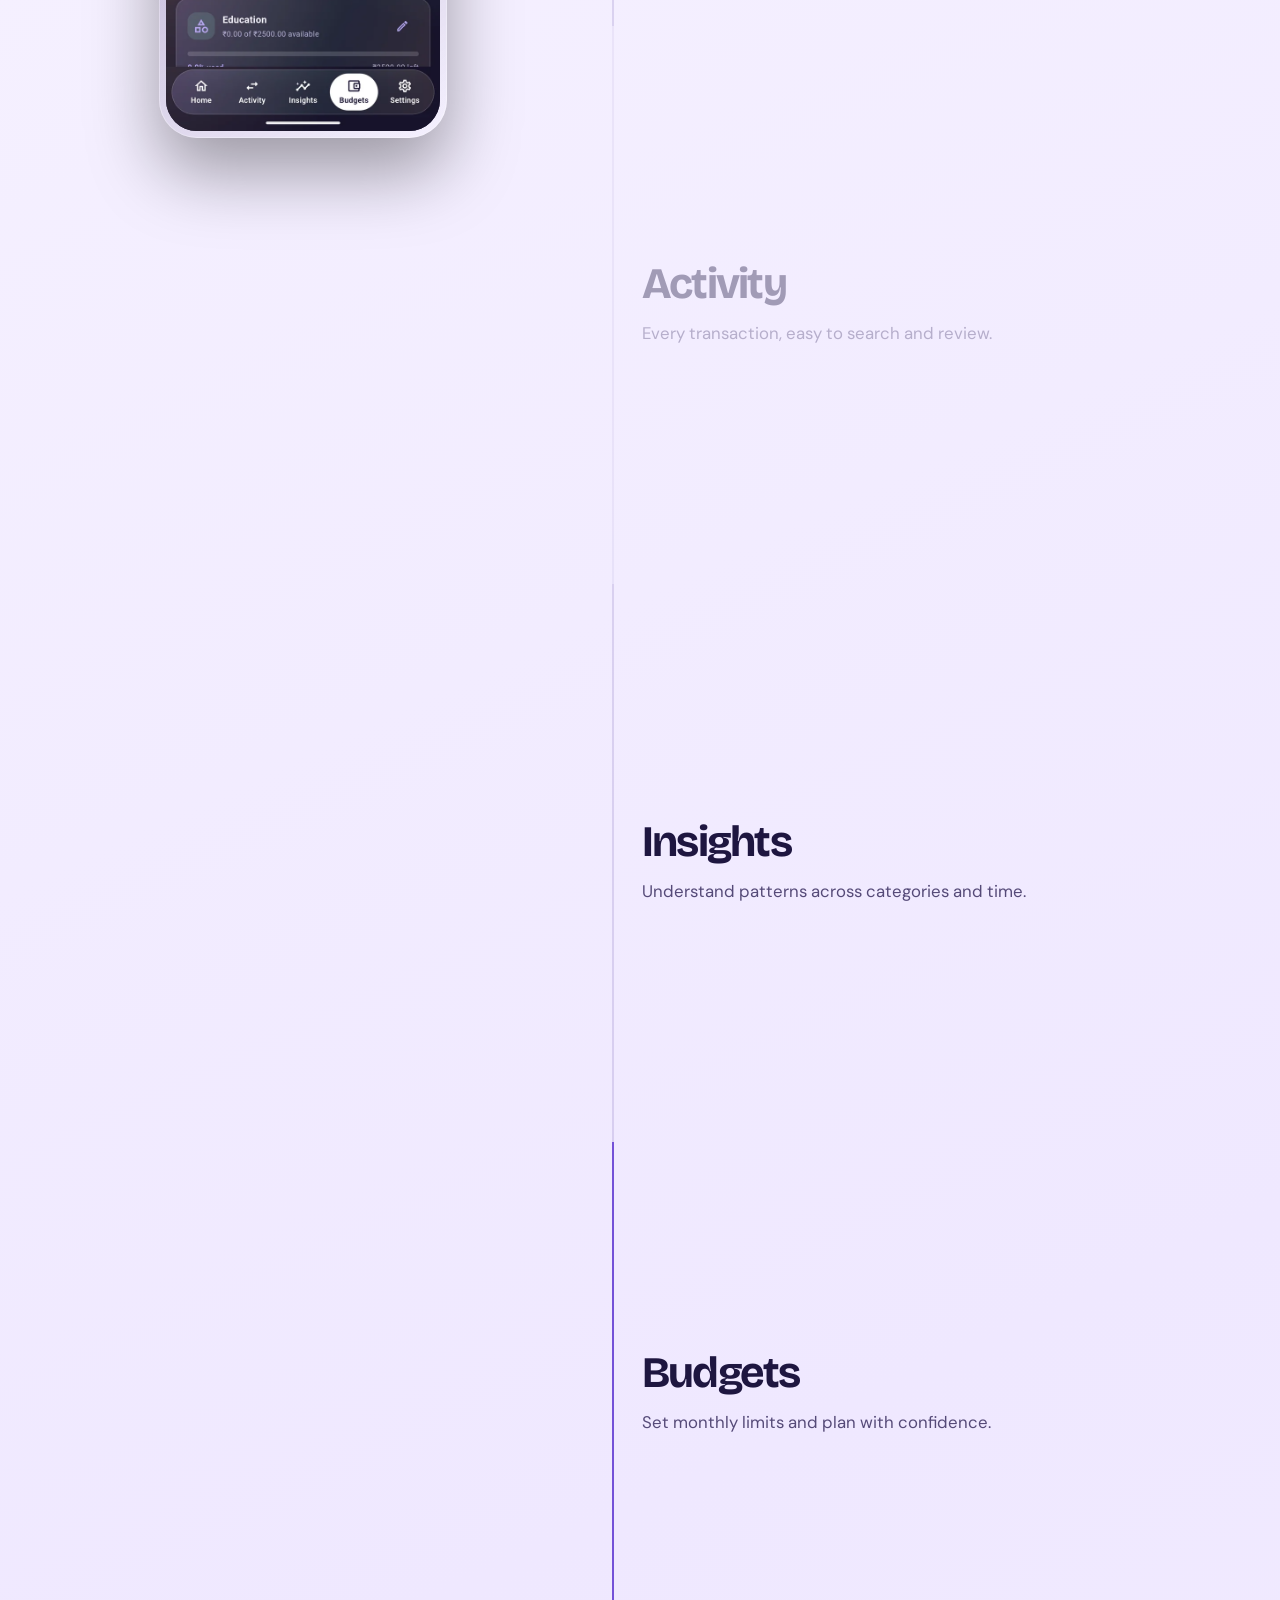
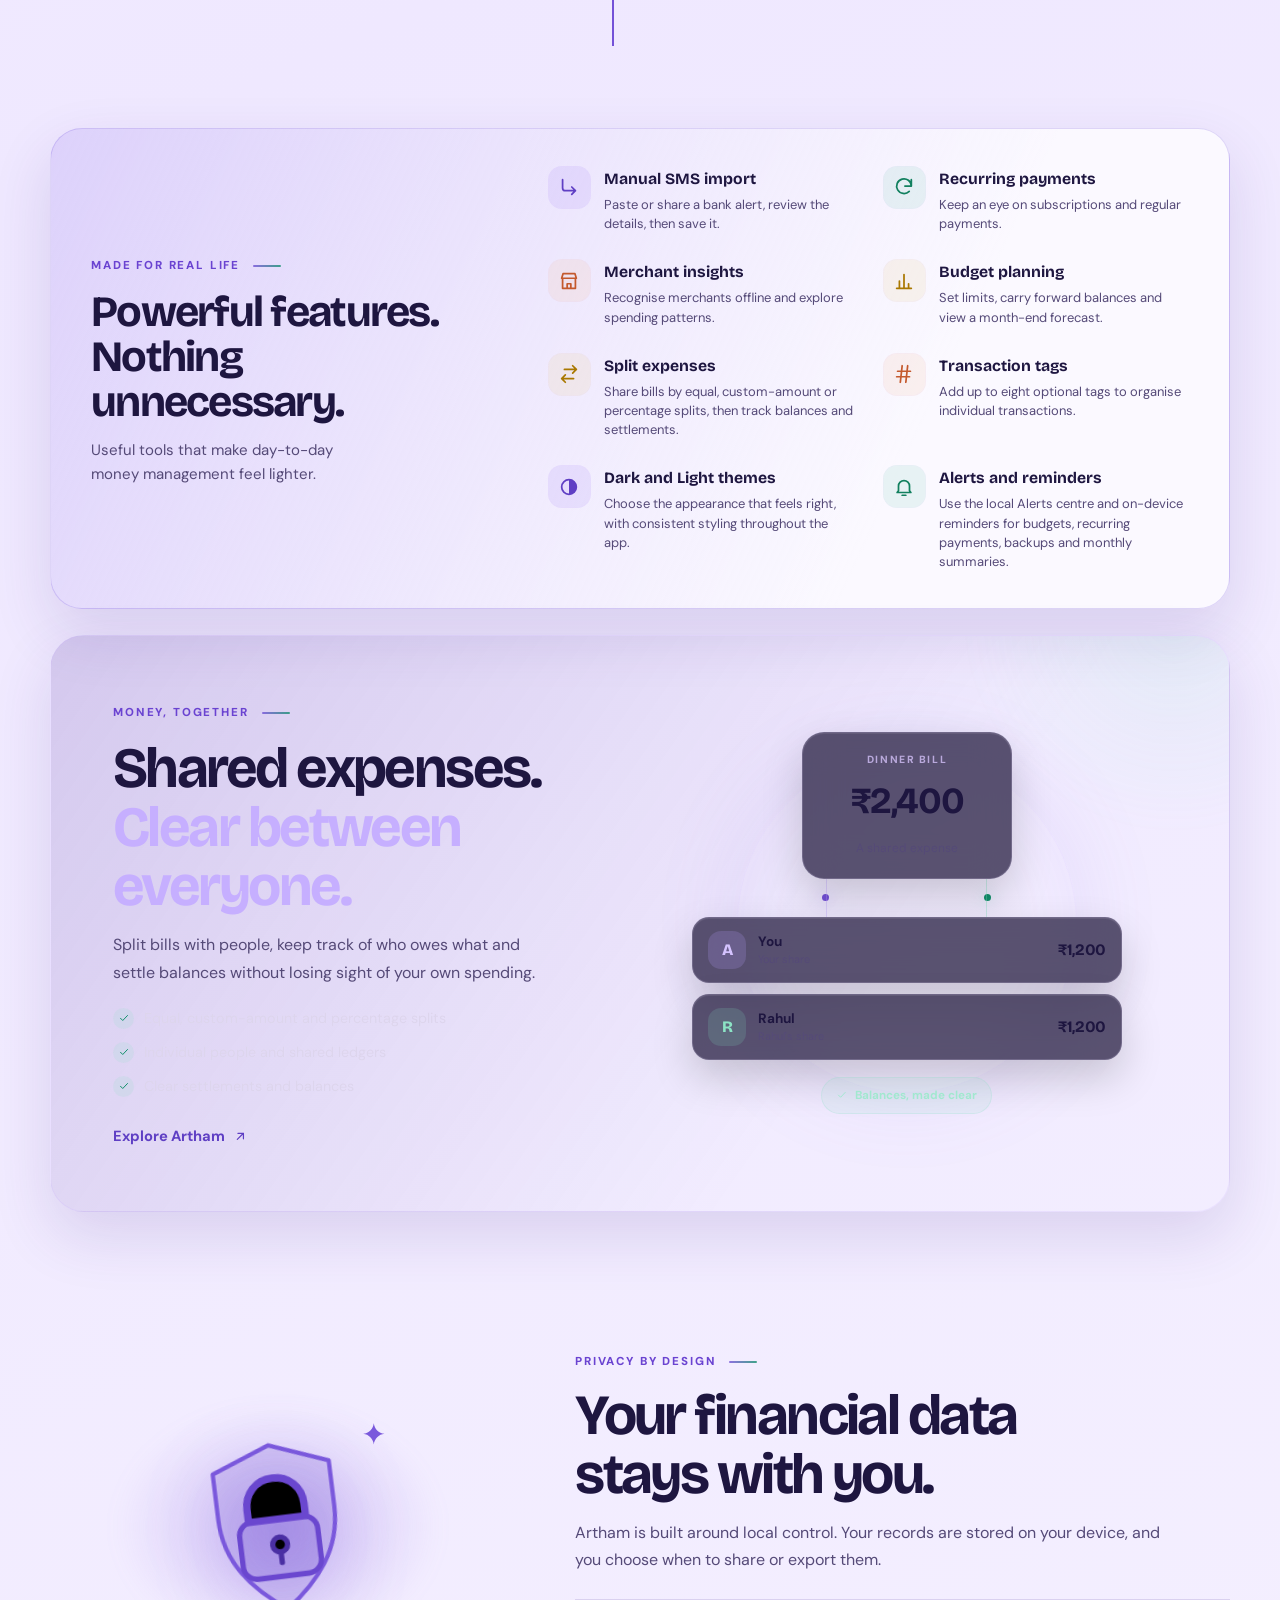
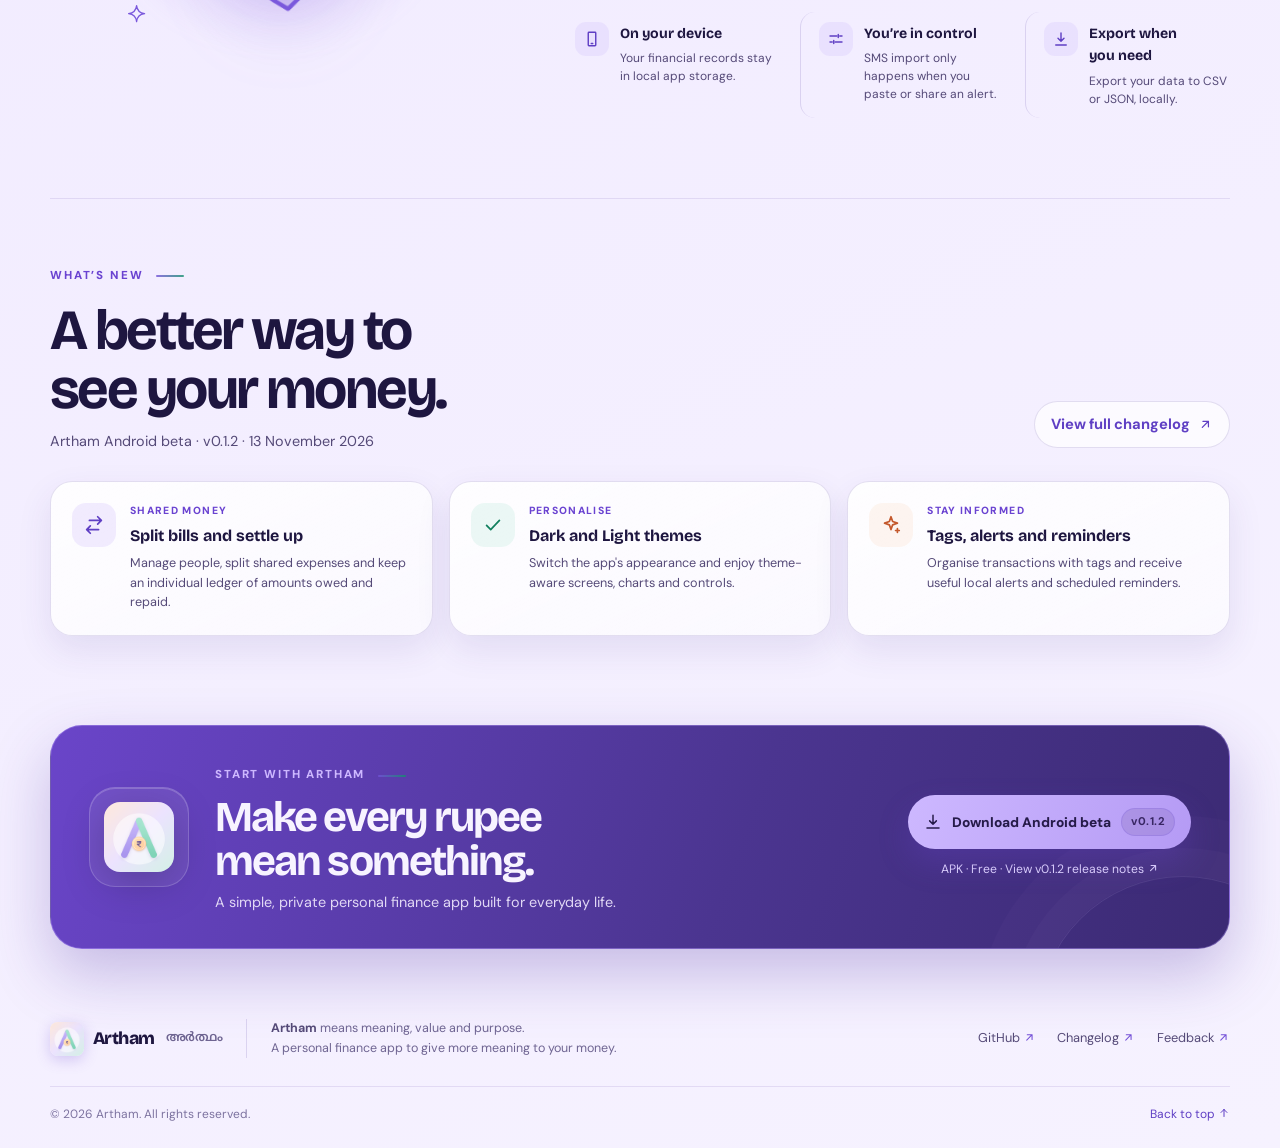
==== commit 665b5d7d: "fix: replace text-glyph icons with inline SVG (iOS drew some as colour emoji) Co-Authored-By: Claude" ====
--- a/index.html
+++ b/index.html
@@ -59,7 +59,7 @@
         <a href="#shared-money">Shared Money</a>
         <a href="#privacy">Privacy</a>
         <a href="#updates">What’s new</a>
-        <a class="nav-download" href="#download">Download <span aria-hidden="true">↗</span></a>
+        <a class="nav-download" href="#download">Download <span class="arr" aria-hidden="true"><svg viewBox="0 0 24 24" aria-hidden="true"><path d="M7 17 17 7m0 0H8m9 0v9"/></svg></span></a>
       </nav>
     </header>
 
@@ -74,9 +74,9 @@
               <svg viewBox="0 0 24 24" aria-hidden="true"><path d="M12 3v12m0 0 4.5-4.5M12 15l-4.5-4.5M4 20h16"/></svg>
               Download Android beta <span class="version-chip">v0.1.2</span>
             </a>
-            <a class="text-link" href="https://github.com/vishnuwiz/artham" target="_blank" rel="noopener noreferrer">Explore the project <span aria-hidden="true">↗</span></a>
-          </div>
-          <div class="hero-footnote"><span class="android-mark">▣</span> Android · Free APK · GitHub release</div>
+            <a class="text-link" href="https://github.com/vishnuwiz/artham" target="_blank" rel="noopener noreferrer">Explore the project <span class="arr" aria-hidden="true"><svg viewBox="0 0 24 24" aria-hidden="true"><path d="M7 17 17 7m0 0H8m9 0v9"/></svg></span></a>
+          </div>
+          <div class="hero-footnote"><span class="android-mark"><svg viewBox="0 0 24 24" aria-hidden="true"><path d="M8 3h8a1 1 0 0 1 1 1v16a1 1 0 0 1-1 1H8a1 1 0 0 1-1-1V4a1 1 0 0 1 1-1zM11 18h2"/></svg></span> Android · Free APK · GitHub release</div>
           <div class="hero-language"><span lang="ml">അർത്ഥം</span> means meaning, value and purpose.</div>
         </div>
 
@@ -85,8 +85,8 @@
           <div class="hero-phone phone-left"><img src="img/activity.webp" alt="Artham Activity screen showing transaction history" loading="eager"></div>
           <div class="hero-phone phone-right"><img src="img/budgets.webp" alt="Artham Budgets screen preview" loading="eager"></div>
           <div class="hero-phone phone-main"><img src="img/home.webp" alt="Artham Home screen showing balances and recent transactions" loading="eager"></div>
-          <div class="floating-note note-balance"><span class="note-icon">↗</span><span><small>Monthly overview</small><strong>One clear picture</strong></span></div>
-          <div class="floating-note note-privacy"><span class="note-icon">⌑</span><span><small>Your data</small><strong>Stays on your phone</strong></span></div>
+          <div class="floating-note note-balance"><span class="note-icon"><svg viewBox="0 0 24 24" aria-hidden="true"><path d="M4 16l5-5 4 4 7-8m0 0h-5m5 0v5"/></svg></span><span><small>Monthly overview</small><strong>One clear picture</strong></span></div>
+          <div class="floating-note note-privacy"><span class="note-icon"><svg viewBox="0 0 24 24" aria-hidden="true"><path d="M7 11V8a5 5 0 0 1 10 0v3"/><rect x="5" y="11" width="14" height="9" rx="2"/></svg></span><span><small>Your data</small><strong>Stays on your phone</strong></span></div>
         </div>
       </section>
 
@@ -99,19 +99,19 @@
         <div class="product-grid">
           <article class="product-card reveal">
             <div class="product-visual"><img src="img/home.webp" alt="Artham Home screen preview" loading="lazy"></div>
-            <div class="product-caption"><span class="product-icon icon-home">⌂</span><div><h3>Home</h3><p>Your accounts and balances, at a glance.</p></div><span class="card-arrow" aria-hidden="true">↗</span></div>
+            <div class="product-caption"><span class="product-icon icon-home"><svg viewBox="0 0 24 24" aria-hidden="true"><path d="M4 11l8-7 8 7v9h-5v-6H9v6H4z"/></svg></span><div><h3>Home</h3><p>Your accounts and balances, at a glance.</p></div><span class="card-arrow" aria-hidden="true"><svg viewBox="0 0 24 24" aria-hidden="true"><path d="M7 17 17 7m0 0H8m9 0v9"/></svg></span></div>
           </article>
           <article class="product-card reveal">
             <div class="product-visual"><img src="img/activity.webp" alt="Artham Activity screen preview" loading="lazy"></div>
-            <div class="product-caption"><span class="product-icon icon-activity">≋</span><div><h3>Activity</h3><p>Every transaction, easy to search and review.</p></div><span class="card-arrow" aria-hidden="true">↗</span></div>
+            <div class="product-caption"><span class="product-icon icon-activity"><svg viewBox="0 0 24 24" aria-hidden="true"><path d="M7 20V4m0 0L4 7m3-3 3 3M17 4v16m0 0-3-3m3 3 3-3"/></svg></span><div><h3>Activity</h3><p>Every transaction, easy to search and review.</p></div><span class="card-arrow" aria-hidden="true"><svg viewBox="0 0 24 24" aria-hidden="true"><path d="M7 17 17 7m0 0H8m9 0v9"/></svg></span></div>
           </article>
           <article class="product-card reveal">
             <div class="product-visual"><img src="img/insights.webp" alt="Artham Insights screen preview" loading="lazy"></div>
-            <div class="product-caption"><span class="product-icon icon-insights">◔</span><div><h3>Insights</h3><p>Understand patterns across categories and time.</p></div><span class="card-arrow" aria-hidden="true">↗</span></div>
+            <div class="product-caption"><span class="product-icon icon-insights"><svg viewBox="0 0 24 24" aria-hidden="true"><path d="M12 3v9h9"/><circle cx="12" cy="12" r="9"/></svg></span><div><h3>Insights</h3><p>Understand patterns across categories and time.</p></div><span class="card-arrow" aria-hidden="true"><svg viewBox="0 0 24 24" aria-hidden="true"><path d="M7 17 17 7m0 0H8m9 0v9"/></svg></span></div>
           </article>
           <article class="product-card reveal">
             <div class="product-visual"><img src="img/budgets.webp" alt="Artham Budgets screen preview" loading="lazy"></div>
-            <div class="product-caption"><span class="product-icon icon-budgets">◎</span><div><h3>Budgets</h3><p>Set monthly limits and plan with confidence.</p></div><span class="card-arrow" aria-hidden="true">↗</span></div>
+            <div class="product-caption"><span class="product-icon icon-budgets"><svg viewBox="0 0 24 24" aria-hidden="true"><path d="M4 8h14a2 2 0 0 1 2 2v8a2 2 0 0 1-2 2H6a2 2 0 0 1-2-2zM4 8V6a2 2 0 0 1 2-2h10M16 14h2"/></svg></span><div><h3>Budgets</h3><p>Set monthly limits and plan with confidence.</p></div><span class="card-arrow" aria-hidden="true"><svg viewBox="0 0 24 24" aria-hidden="true"><path d="M7 17 17 7m0 0H8m9 0v9"/></svg></span></div>
           </article>
         </div>
         <div class="tour" data-tour data-active="0">
@@ -140,14 +140,14 @@
           <p>Useful tools that make day-to-day money management feel lighter.</p>
         </div>
         <div class="feature-items">
-          <article class="feature-item"><span class="feature-glyph glyph-import">↳</span><div><h3>Manual SMS import</h3><p>Paste or share a bank alert, review the details, then save it.</p></div></article>
-          <article class="feature-item"><span class="feature-glyph glyph-repeat">↻</span><div><h3>Recurring payments</h3><p>Keep an eye on subscriptions and regular payments.</p></div></article>
-          <article class="feature-item"><span class="feature-glyph glyph-merchant">✳</span><div><h3>Merchant insights</h3><p>Recognise merchants offline and explore spending patterns.</p></div></article>
-          <article class="feature-item"><span class="feature-glyph glyph-plan">⌁</span><div><h3>Budget planning</h3><p>Set limits, carry forward balances and view a month-end forecast.</p></div></article>
-          <article class="feature-item"><span class="feature-glyph glyph-plan">⇄</span><div><h3>Split expenses</h3><p>Share bills by equal, custom-amount or percentage splits, then track balances and settlements.</p></div></article>
-          <article class="feature-item"><span class="feature-glyph glyph-merchant">#</span><div><h3>Transaction tags</h3><p>Add up to eight optional tags to organise individual transactions.</p></div></article>
-          <article class="feature-item"><span class="feature-glyph glyph-import">◐</span><div><h3>Dark and Light themes</h3><p>Choose the appearance that feels right, with consistent styling throughout the app.</p></div></article>
-          <article class="feature-item"><span class="feature-glyph glyph-repeat">♧</span><div><h3>Alerts and reminders</h3><p>Use the local Alerts centre and on-device reminders for budgets, recurring payments, backups and monthly summaries.</p></div></article>
+          <article class="feature-item"><span class="feature-glyph glyph-import"><svg viewBox="0 0 24 24" aria-hidden="true"><path d="M5 4v9a3 3 0 0 0 3 3h11m0 0-4-4m4 4-4 4"/></svg></span><div><h3>Manual SMS import</h3><p>Paste or share a bank alert, review the details, then save it.</p></div></article>
+          <article class="feature-item"><span class="feature-glyph glyph-repeat"><svg viewBox="0 0 24 24" aria-hidden="true"><path d="M20 11a8 8 0 1 0-2.3 5.7M20 4v7h-7"/></svg></span><div><h3>Recurring payments</h3><p>Keep an eye on subscriptions and regular payments.</p></div></article>
+          <article class="feature-item"><span class="feature-glyph glyph-merchant"><svg viewBox="0 0 24 24" aria-hidden="true"><path d="M4 9l1.5-5h13L20 9M4 9h16M5 9v11h14V9M10 20v-5h4v5"/></svg></span><div><h3>Merchant insights</h3><p>Recognise merchants offline and explore spending patterns.</p></div></article>
+          <article class="feature-item"><span class="feature-glyph glyph-plan"><svg viewBox="0 0 24 24" aria-hidden="true"><path d="M4 20h16M7 20v-8M12 20V5M17 20v-5"/></svg></span><div><h3>Budget planning</h3><p>Set limits, carry forward balances and view a month-end forecast.</p></div></article>
+          <article class="feature-item"><span class="feature-glyph glyph-plan"><svg viewBox="0 0 24 24" aria-hidden="true"><path d="M7 7h13m0 0-4-4m4 4-4 4M17 17H4m0 0 4-4m-4 4 4 4"/></svg></span><div><h3>Split expenses</h3><p>Share bills by equal, custom-amount or percentage splits, then track balances and settlements.</p></div></article>
+          <article class="feature-item"><span class="feature-glyph glyph-merchant"><svg viewBox="0 0 24 24" aria-hidden="true"><path d="M5 9h14M4 15h14M10 3 8 21M16 3l-2 18"/></svg></span><div><h3>Transaction tags</h3><p>Add up to eight optional tags to organise individual transactions.</p></div></article>
+          <article class="feature-item"><span class="feature-glyph glyph-import"><svg viewBox="0 0 24 24" aria-hidden="true"><circle cx="12" cy="12" r="8"/><path class="fill" d="M12 4a8 8 0 0 1 0 16z"/></svg></span><div><h3>Dark and Light themes</h3><p>Choose the appearance that feels right, with consistent styling throughout the app.</p></div></article>
+          <article class="feature-item"><span class="feature-glyph glyph-repeat"><svg viewBox="0 0 24 24" aria-hidden="true"><path d="M6 16v-5a6 6 0 0 1 12 0v5l1.5 2h-15zM10 21h4"/></svg></span><div><h3>Alerts and reminders</h3><p>Use the local Alerts centre and on-device reminders for budgets, recurring payments, backups and monthly summaries.</p></div></article>
         </div>
       </section>
 
@@ -158,11 +158,11 @@
           <h2 id="shared-title">Shared expenses.<br><span>Clear between everyone.</span></h2>
           <p>Split bills with people, keep track of who owes what and settle balances without losing sight of your own spending.</p>
           <ul class="shared-points">
-            <li><span aria-hidden="true">✓</span> Equal, custom-amount and percentage splits</li>
-            <li><span aria-hidden="true">✓</span> Individual people and shared ledgers</li>
-            <li><span aria-hidden="true">✓</span> Clear settlements and balances</li>
+            <li><span class="arr" aria-hidden="true"><svg viewBox="0 0 24 24"><path d="M5 12.5l4.5 4.5L19 7"/></svg></span> Equal, custom-amount and percentage splits</li>
+            <li><span class="arr" aria-hidden="true"><svg viewBox="0 0 24 24"><path d="M5 12.5l4.5 4.5L19 7"/></svg></span> Individual people and shared ledgers</li>
+            <li><span class="arr" aria-hidden="true"><svg viewBox="0 0 24 24"><path d="M5 12.5l4.5 4.5L19 7"/></svg></span> Clear settlements and balances</li>
           </ul>
-          <a class="text-link" href="#download">Explore Artham <span aria-hidden="true">↗</span></a>
+          <a class="text-link" href="#download">Explore Artham <span class="arr" aria-hidden="true"><svg viewBox="0 0 24 24" aria-hidden="true"><path d="M7 17 17 7m0 0H8m9 0v9"/></svg></span></a>
         </div>
         <div class="shared-visual reveal" aria-label="Illustration of a shared expense split">
           <div class="shared-orbit" aria-hidden="true"></div>
@@ -184,7 +184,7 @@
               <strong class="person-amount">₹1,200</strong>
             </article>
           </div>
-          <div class="shared-settled"><span aria-hidden="true">✓</span> Balances, made clear</div>
+          <div class="shared-settled"><span class="arr" aria-hidden="true"><svg viewBox="0 0 24 24"><path d="M5 12.5l4.5 4.5L19 7"/></svg></span> Balances, made clear</div>
         </div>
       </section>
 
@@ -192,16 +192,16 @@
         <div class="privacy-art reveal" aria-hidden="true">
           <div class="privacy-halo"></div>
           <div class="shield-card"><svg viewBox="0 0 160 180"><path d="M80 12 135 33v43c0 41-24 69-55 91C49 145 25 117 25 76V33L80 12Z"/><path d="M80 43c-16 0-27 12-27 27v12h54V70c0-15-11-27-27-27Z"/><rect x="43" y="82" width="74" height="54" rx="13"/><circle cx="80" cy="106" r="7"/><path d="M80 113v10"/></svg></div>
-          <span class="privacy-spark spark-one">✦</span><span class="privacy-spark spark-two">✧</span>
+          <span class="privacy-spark spark-one"><svg viewBox="0 0 24 24" aria-hidden="true"><path d="M12 2c.6 5.4 4.6 9.4 10 10-5.4.6-9.4 4.6-10 10-.6-5.4-4.6-9.4-10-10 5.4-.6 9.4-4.6 10-10z"/></svg></span><span class="privacy-spark spark-two"><svg viewBox="0 0 24 24" aria-hidden="true"><path d="M12 2c.6 5.4 4.6 9.4 10 10-5.4.6-9.4 4.6-10 10-.6-5.4-4.6-9.4-10-10 5.4-.6 9.4-4.6 10-10z"/></svg></span>
         </div>
         <div class="privacy-copy reveal">
           <span class="eyebrow">PRIVACY BY DESIGN</span>
           <h2 id="privacy-title">Your financial data<br>stays with you.</h2>
           <p class="privacy-lede">Artham is built around local control. Your records are stored on your device, and you choose when to share or export them.</p>
           <div class="privacy-points">
-            <article><span class="privacy-point-icon">⌂</span><div><h3>On your device</h3><p>Your financial records stay in local app storage.</p></div></article>
-            <article><span class="privacy-point-icon">↗</span><div><h3>You’re in control</h3><p>SMS import only happens when you paste or share an alert.</p></div></article>
-            <article><span class="privacy-point-icon">⇩</span><div><h3>Export when you need</h3><p>Export your data to CSV or JSON, locally.</p></div></article>
+            <article><span class="privacy-point-icon"><svg viewBox="0 0 24 24" aria-hidden="true"><path d="M8 3h8a1 1 0 0 1 1 1v16a1 1 0 0 1-1 1H8a1 1 0 0 1-1-1V4a1 1 0 0 1 1-1zM11 18h2"/></svg></span><div><h3>On your device</h3><p>Your financial records stay in local app storage.</p></div></article>
+            <article><span class="privacy-point-icon"><svg viewBox="0 0 24 24" aria-hidden="true"><path d="M4 8h9m4 0h3M4 16h3m4 0h9M15 6v4M9 14v4"/></svg></span><div><h3>You’re in control</h3><p>SMS import only happens when you paste or share an alert.</p></div></article>
+            <article><span class="privacy-point-icon"><svg viewBox="0 0 24 24" aria-hidden="true"><path d="M12 4v11m0 0 4-4m-4 4-4-4M5 20h14"/></svg></span><div><h3>Export when you need</h3><p>Export your data to CSV or JSON, locally.</p></div></article>
           </div>
         </div>
       </section>
@@ -209,12 +209,12 @@
       <section class="updates-section section-wrap" id="updates" aria-labelledby="updates-title">
         <div class="updates-heading reveal">
           <div><span class="eyebrow">WHAT’S NEW</span><h2 id="updates-title">A better way to<br>see your money.</h2><p>Artham Android beta · v0.1.2 · 13 November 2026</p></div>
-          <a class="text-link changelog-link" href="https://github.com/vishnuwiz/artham/blob/master/CHANGELOG.md" target="_blank" rel="noopener noreferrer">View full changelog <span aria-hidden="true">↗</span></a>
+          <a class="text-link changelog-link" href="https://github.com/vishnuwiz/artham/blob/master/CHANGELOG.md" target="_blank" rel="noopener noreferrer">View full changelog <span class="arr" aria-hidden="true"><svg viewBox="0 0 24 24" aria-hidden="true"><path d="M7 17 17 7m0 0H8m9 0v9"/></svg></span></a>
         </div>
         <div class="update-grid">
-          <article class="update-card reveal"><span class="update-icon update-chart">⇄</span><div><span class="update-label">SHARED MONEY</span><h3>Split bills and settle up</h3><p>Manage people, split shared expenses and keep an individual ledger of amounts owed and repaid.</p></div></article>
-          <article class="update-card reveal"><span class="update-icon update-budget">◐</span><div><span class="update-label">PERSONALISE</span><h3>Dark and Light themes</h3><p>Switch the app's appearance and enjoy theme-aware screens, charts and controls.</p></div></article>
-          <article class="update-card reveal"><span class="update-icon update-polish">♧</span><div><span class="update-label">STAY INFORMED</span><h3>Tags, alerts and reminders</h3><p>Organise transactions with tags and receive useful local alerts and scheduled reminders.</p></div></article>
+          <article class="update-card reveal"><span class="update-icon update-chart"><svg viewBox="0 0 24 24" aria-hidden="true"><path d="M7 7h13m0 0-4-4m4 4-4 4M17 17H4m0 0 4-4m-4 4 4 4"/></svg></span><div><span class="update-label">SHARED MONEY</span><h3>Split bills and settle up</h3><p>Manage people, split shared expenses and keep an individual ledger of amounts owed and repaid.</p></div></article>
+          <article class="update-card reveal"><span class="update-icon update-budget"><svg viewBox="0 0 24 24" aria-hidden="true"><path d="M5 12.5l4.5 4.5L19 7"/></svg></span><div><span class="update-label">PERSONALISE</span><h3>Dark and Light themes</h3><p>Switch the app's appearance and enjoy theme-aware screens, charts and controls.</p></div></article>
+          <article class="update-card reveal"><span class="update-icon update-polish"><svg viewBox="0 0 24 24" aria-hidden="true"><path d="M12 3l1.8 5.2L19 10l-5.2 1.8L12 17l-1.8-5.2L5 10l5.2-1.8zM19 16v4m-2-2h4"/></svg></span><div><span class="update-label">STAY INFORMED</span><h3>Tags, alerts and reminders</h3><p>Organise transactions with tags and receive useful local alerts and scheduled reminders.</p></div></article>
         </div>
       </section>
 
@@ -223,7 +223,7 @@
         <div class="download-copy"><span class="eyebrow">START WITH ARTHAM</span><h2 id="download-title">Make every rupee<br>mean something.</h2><p>A simple, private personal finance app built for everyday life.</p></div>
         <div class="download-actions">
           <a class="button button-download" href="https://github.com/vishnuwiz/artham/releases/download/v0.1.2/app-release.apk" target="_blank" rel="noopener noreferrer"><svg viewBox="0 0 24 24" aria-hidden="true"><path d="M12 3v12m0 0 4.5-4.5M12 15l-4.5-4.5M4 20h16"/></svg>Download Android beta <span class="version-chip">v0.1.2</span></a>
-          <a class="release-link" href="https://github.com/vishnuwiz/artham/releases/tag/v0.1.2" target="_blank" rel="noopener noreferrer">APK · Free · View v0.1.2 release notes ↗</a>
+          <a class="release-link" href="https://github.com/vishnuwiz/artham/releases/tag/v0.1.2" target="_blank" rel="noopener noreferrer">APK · Free · View v0.1.2 release notes <span class="arr" aria-hidden="true"><svg viewBox="0 0 24 24" aria-hidden="true"><path d="M7 17 17 7m0 0H8m9 0v9"/></svg></span></a>
         </div>
       </section>
     </main>
@@ -232,11 +232,11 @@
       <a class="footer-brand" href="#top"><img src="img/icon-180.png" alt="" width="34" height="34"><span>Artham</span><small lang="ml">അർത്ഥം</small></a>
       <p class="footer-meaning"><strong>Artham</strong> means meaning, value and purpose.<br>A personal finance app to give more meaning to your money.</p>
       <nav class="footer-links" aria-label="Footer links">
-        <a href="https://github.com/vishnuwiz/artham" target="_blank" rel="noopener noreferrer">GitHub <span>↗</span></a>
-        <a href="https://github.com/vishnuwiz/artham/blob/master/CHANGELOG.md" target="_blank" rel="noopener noreferrer">Changelog <span>↗</span></a>
-        <a href="https://github.com/vishnuwiz/artham/issues" target="_blank" rel="noopener noreferrer">Feedback <span>↗</span></a>
+        <a href="https://github.com/vishnuwiz/artham" target="_blank" rel="noopener noreferrer">GitHub <span class="arr" aria-hidden="true"><svg viewBox="0 0 24 24" aria-hidden="true"><path d="M7 17 17 7m0 0H8m9 0v9"/></svg></span></a>
+        <a href="https://github.com/vishnuwiz/artham/blob/master/CHANGELOG.md" target="_blank" rel="noopener noreferrer">Changelog <span class="arr" aria-hidden="true"><svg viewBox="0 0 24 24" aria-hidden="true"><path d="M7 17 17 7m0 0H8m9 0v9"/></svg></span></a>
+        <a href="https://github.com/vishnuwiz/artham/issues" target="_blank" rel="noopener noreferrer">Feedback <span class="arr" aria-hidden="true"><svg viewBox="0 0 24 24" aria-hidden="true"><path d="M7 17 17 7m0 0H8m9 0v9"/></svg></span></a>
       </nav>
-      <div class="footer-bottom"><span>© <span id="year">2026</span> Artham. All rights reserved.</span><a href="#top" class="back-to-top">Back to top ↑</a></div>
+      <div class="footer-bottom"><span>© <span id="year">2026</span> Artham. All rights reserved.</span><a href="#top" class="back-to-top">Back to top <span class="arr" aria-hidden="true"><svg viewBox="0 0 24 24"><path d="M12 19V5m0 0-6 6m6-6 6 6"/></svg></span></a></div>
     </footer>
   </div>
 
--- a/assets/css/motion.css
+++ b/assets/css/motion.css
@@ -48,3 +48,17 @@
   .cursor-orb,.confetti{display:none}
   ::view-transition-group(*),::view-transition-old(*),::view-transition-new(*){animation:none!important}
 }
+
+/* Icons are inline SVG, never text glyphs (iOS draws some glyphs as colour emoji) */
+.note-icon svg,.product-icon svg,.feature-glyph svg,.update-icon svg,.privacy-point-icon svg,.android-mark svg,.card-arrow svg,.back-top svg{display:block;fill:none;stroke:currentColor;stroke-width:1.9;stroke-linecap:round;stroke-linejoin:round}
+.note-icon svg,.privacy-point-icon svg{width:18px;height:18px}
+.product-icon svg,.feature-glyph svg,.update-icon svg{width:22px;height:22px}
+.android-mark svg{width:12px;height:12px}
+.card-arrow svg{width:16px;height:16px}
+.back-top{display:grid;place-items:center}
+.back-top svg{width:20px;height:20px}
+svg .fill{fill:currentColor;stroke:none}
+.arr{display:inline-flex;vertical-align:-.12em}
+.arr svg{width:1em;height:1em;fill:none;stroke:currentColor;stroke-width:2;stroke-linecap:round;stroke-linejoin:round}
+.privacy-spark svg{display:block;width:1em;height:1em;fill:currentColor}
+.spark-two svg{fill:none;stroke:currentColor;stroke-width:1.6;stroke-linejoin:round}
